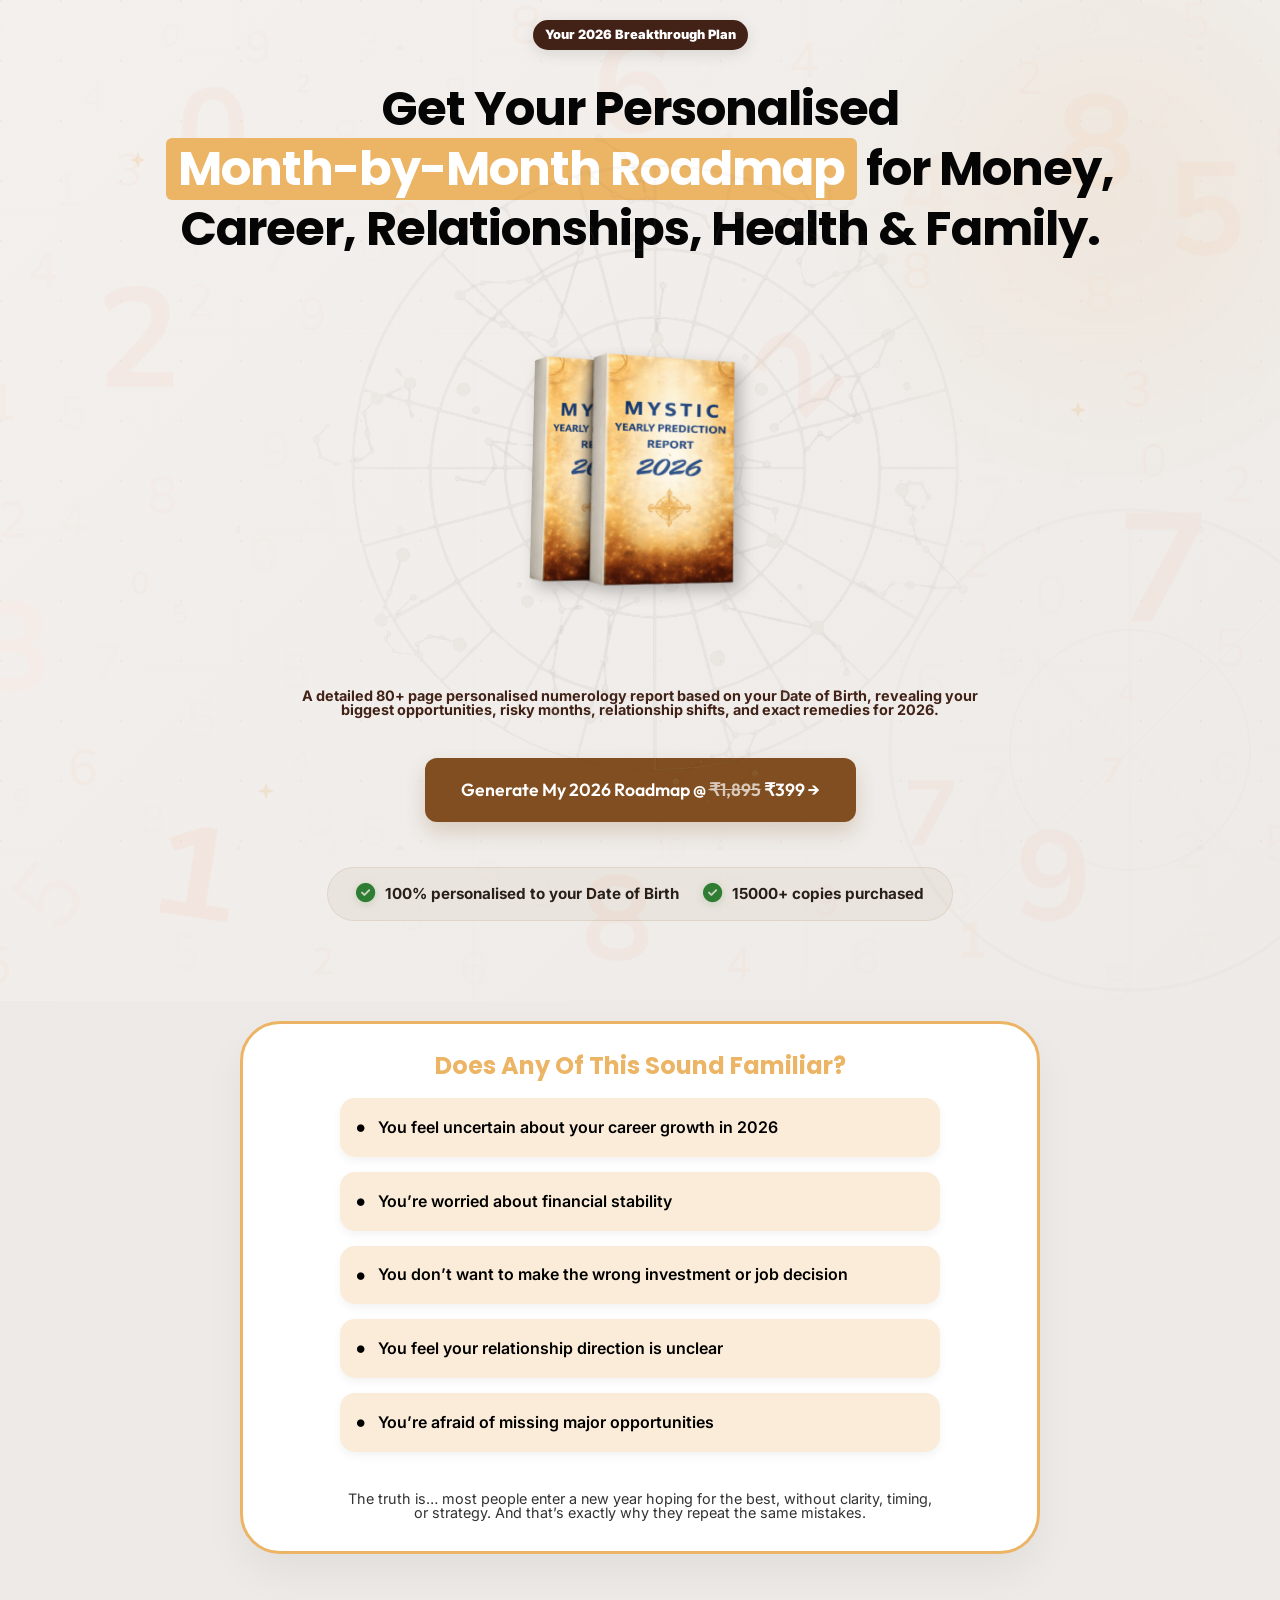
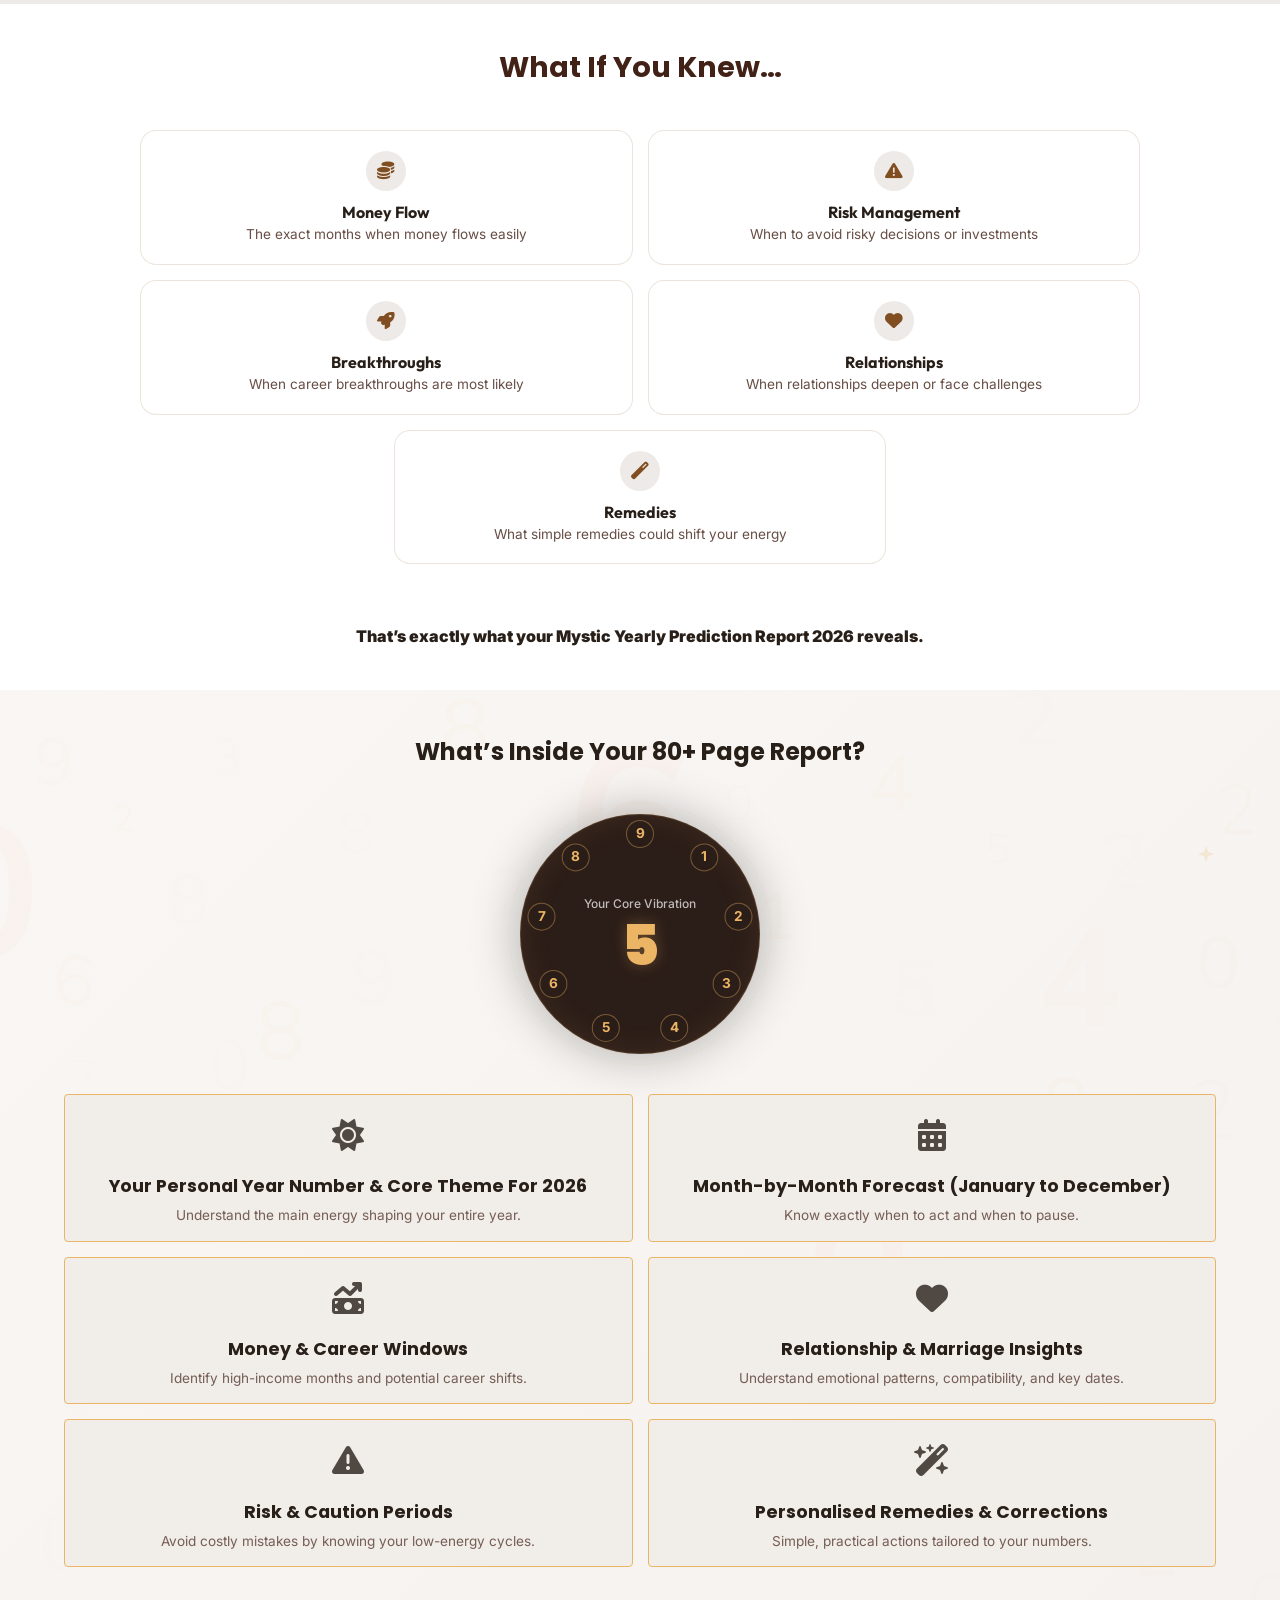
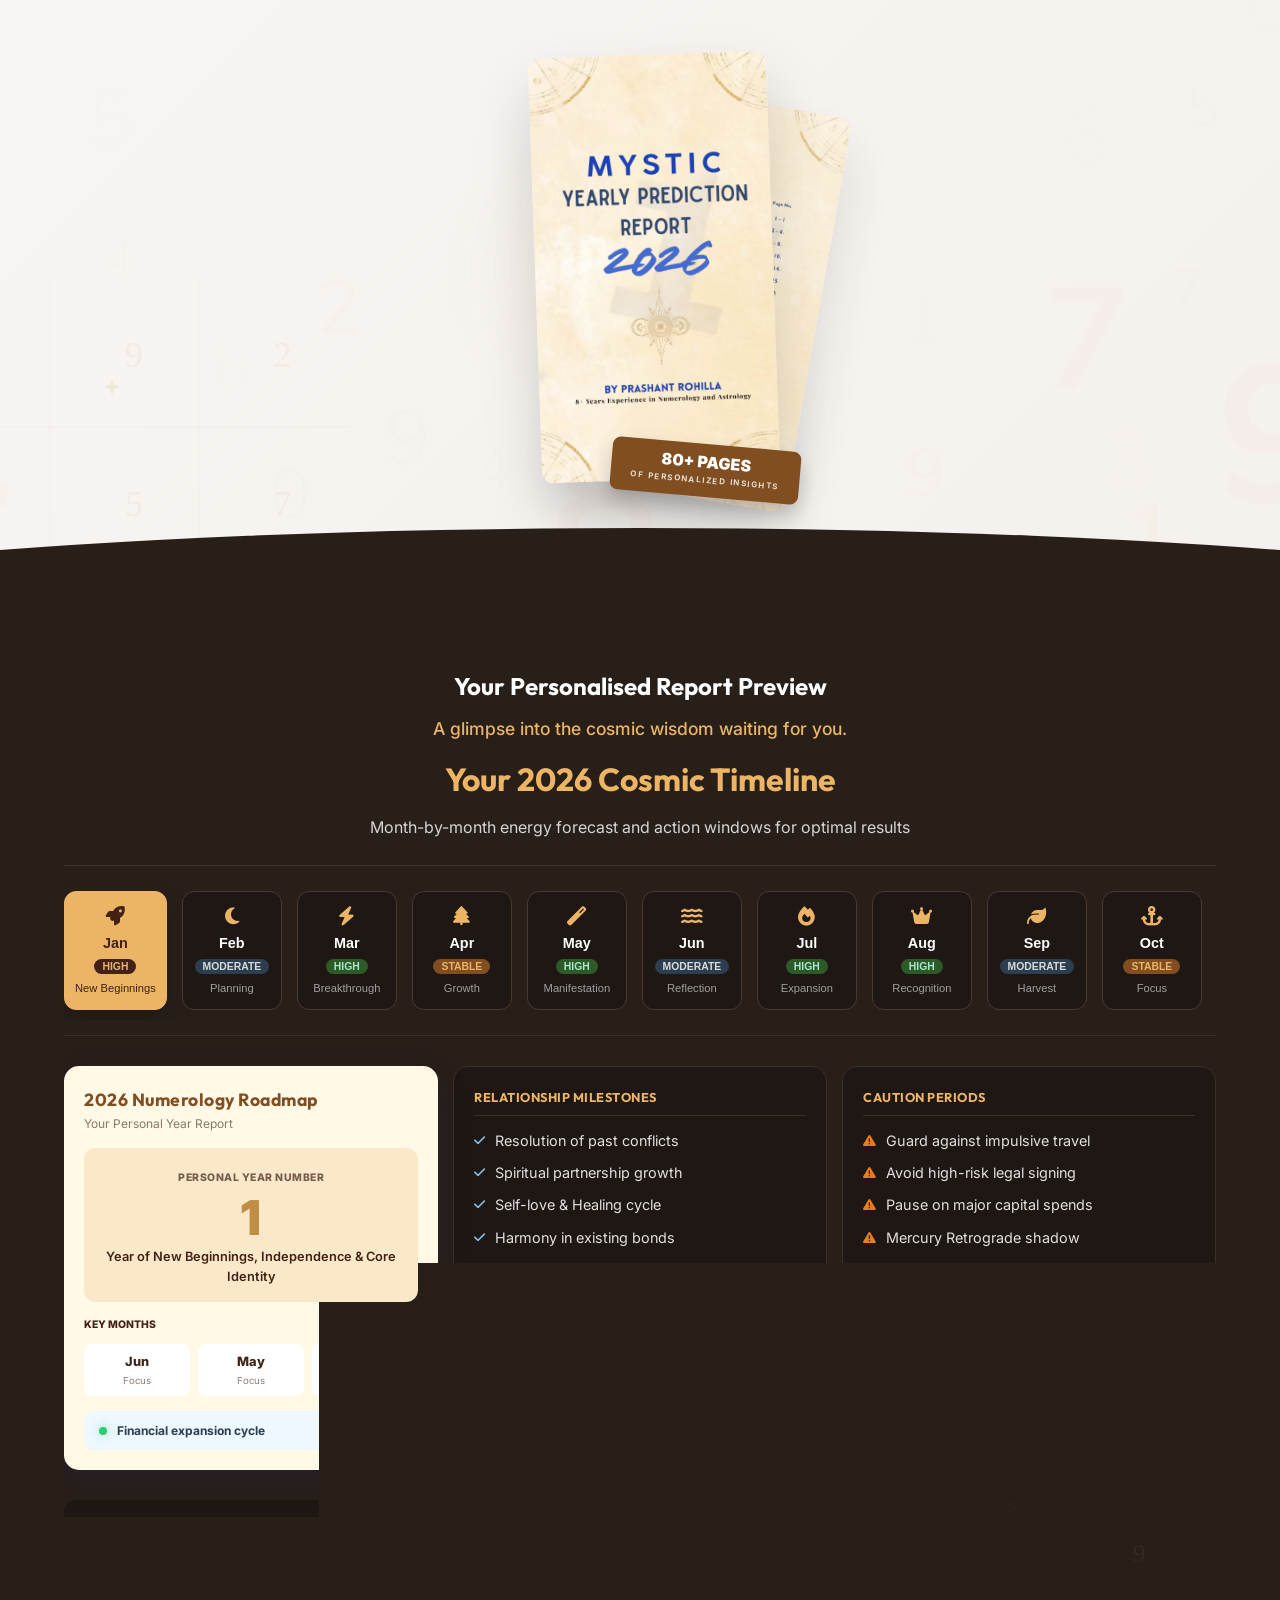
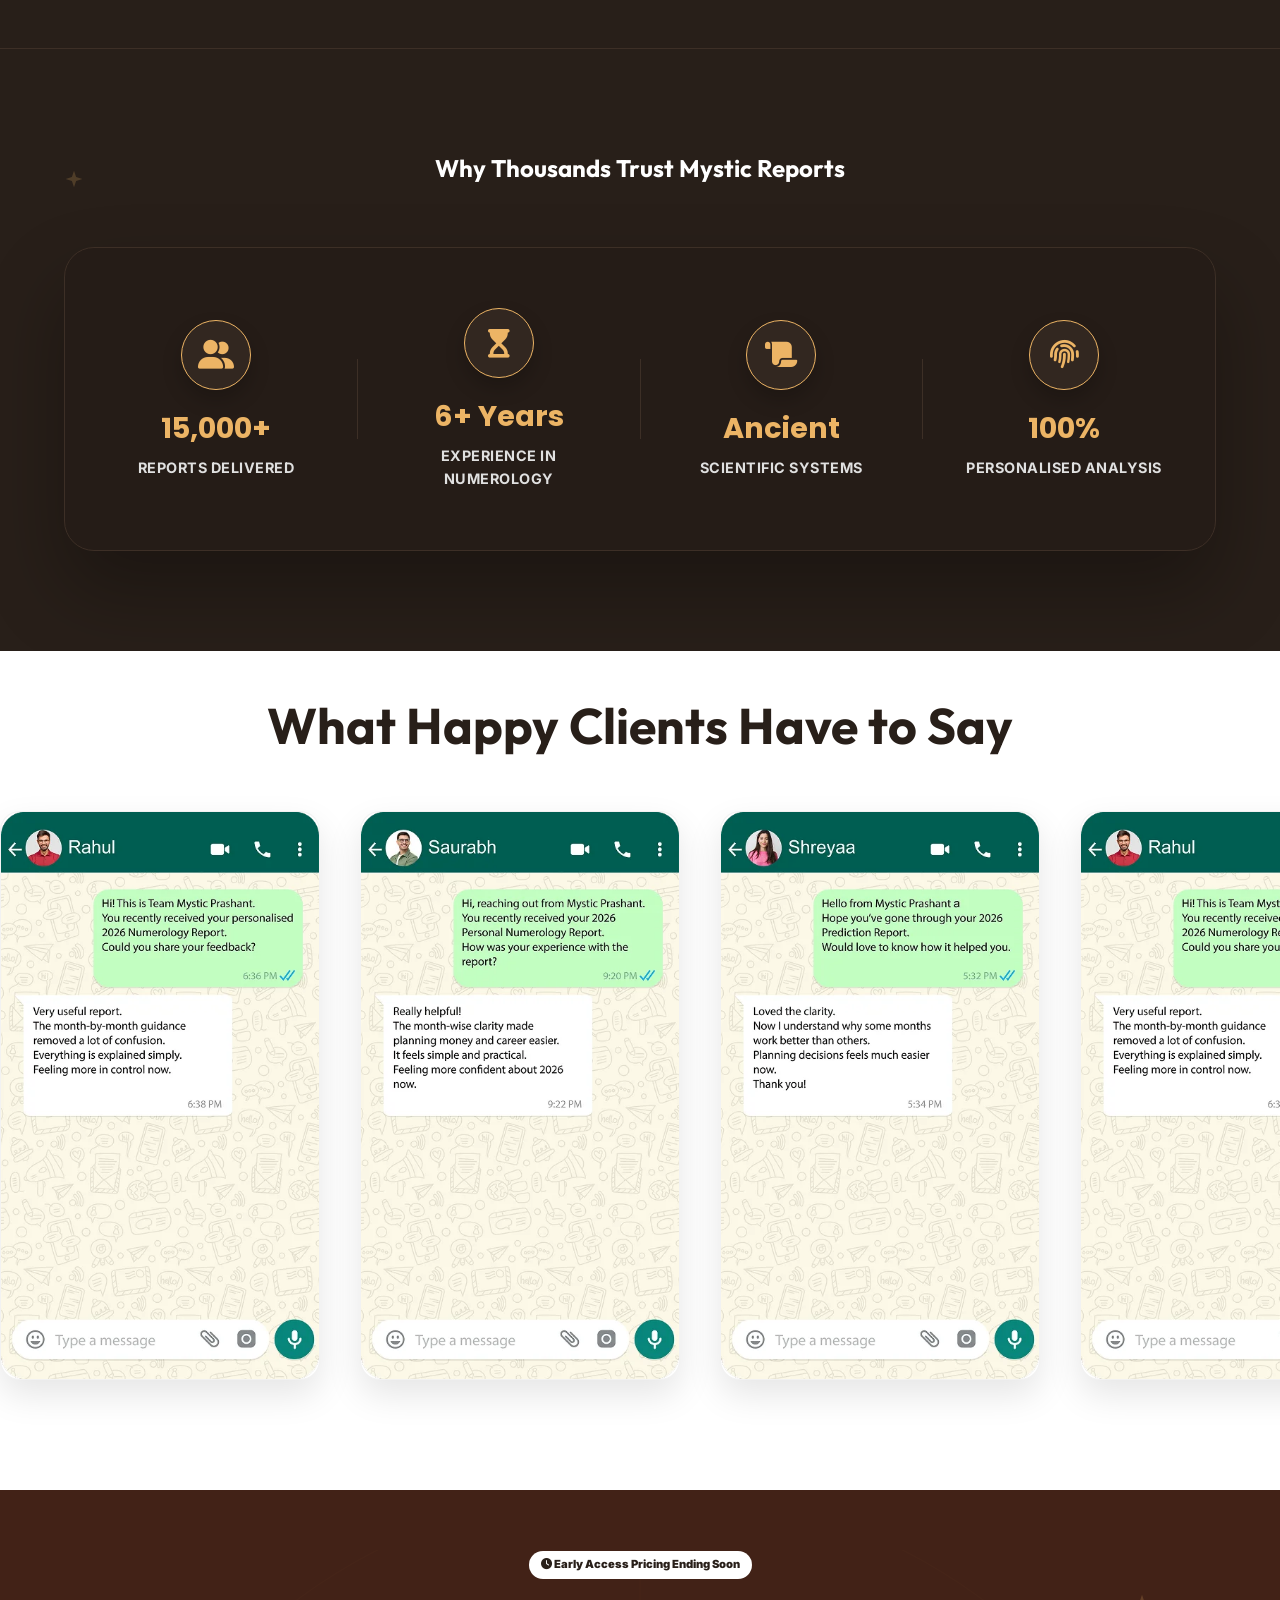
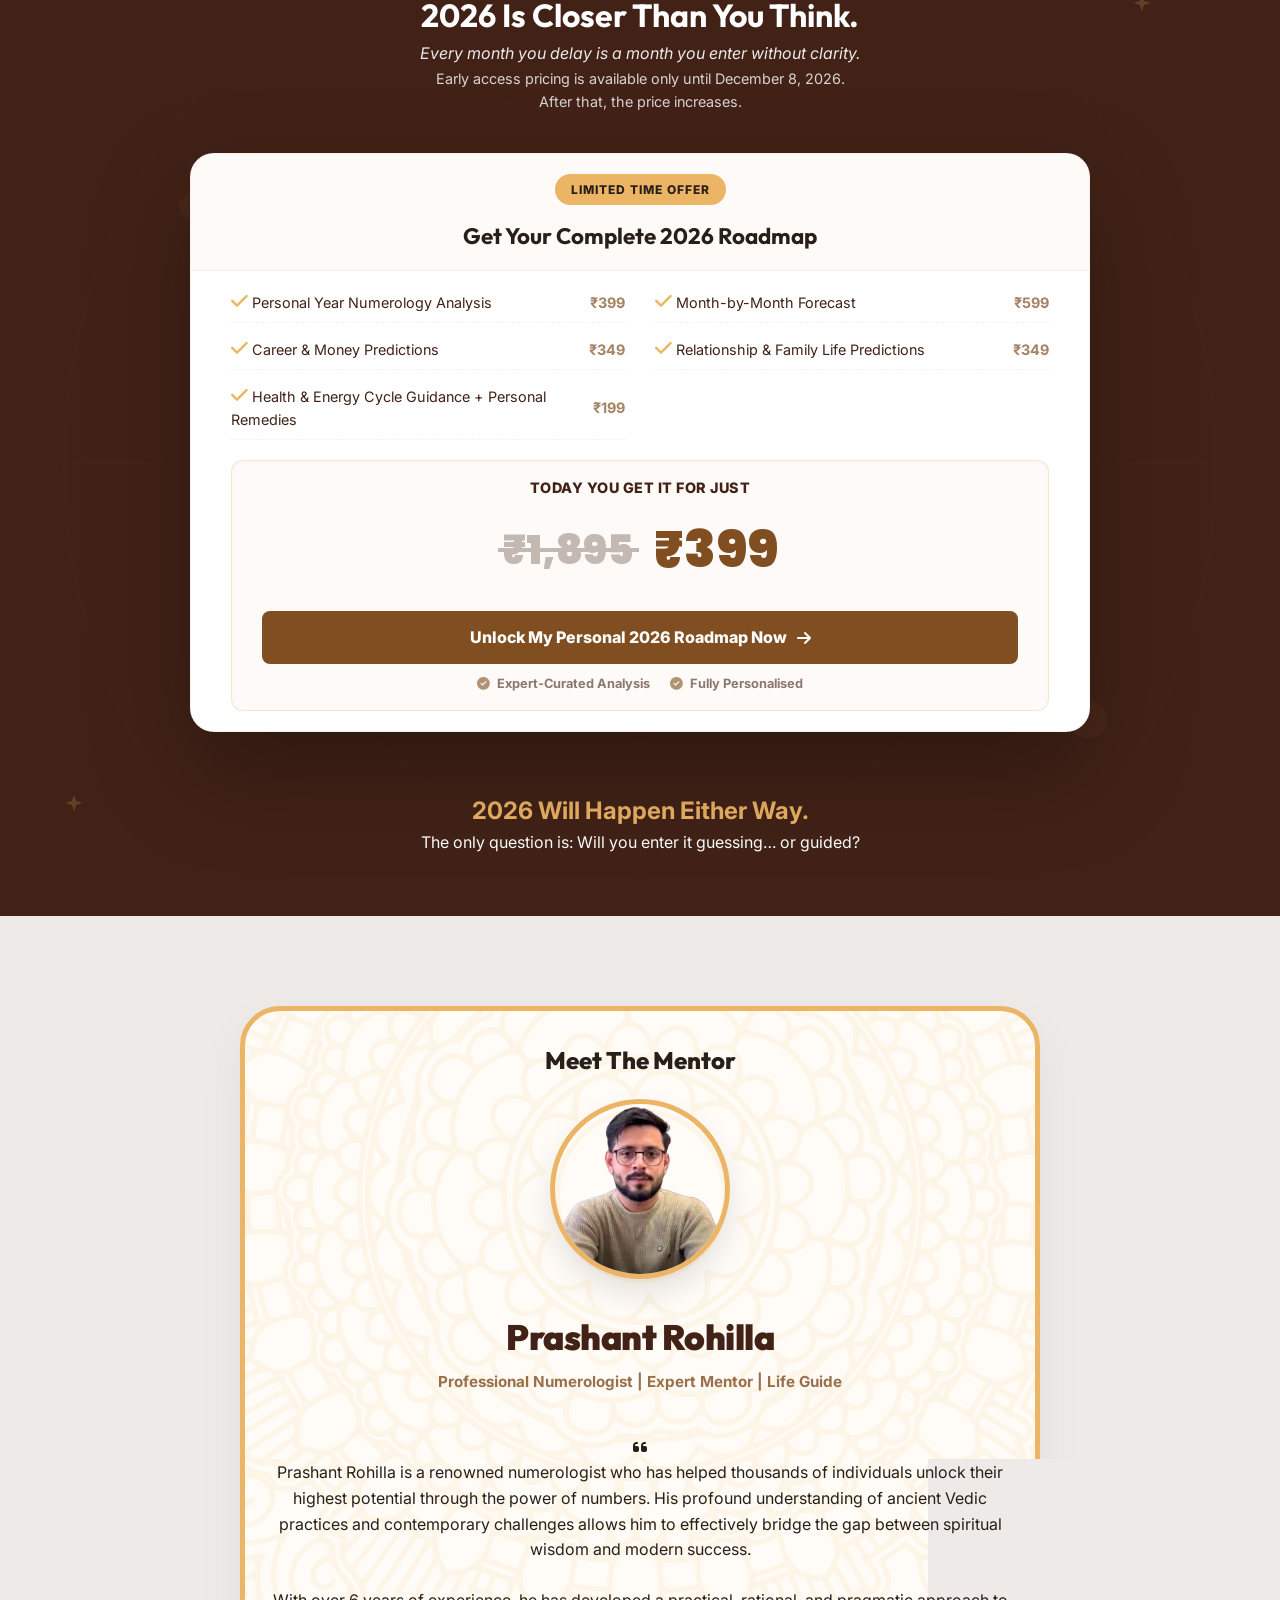
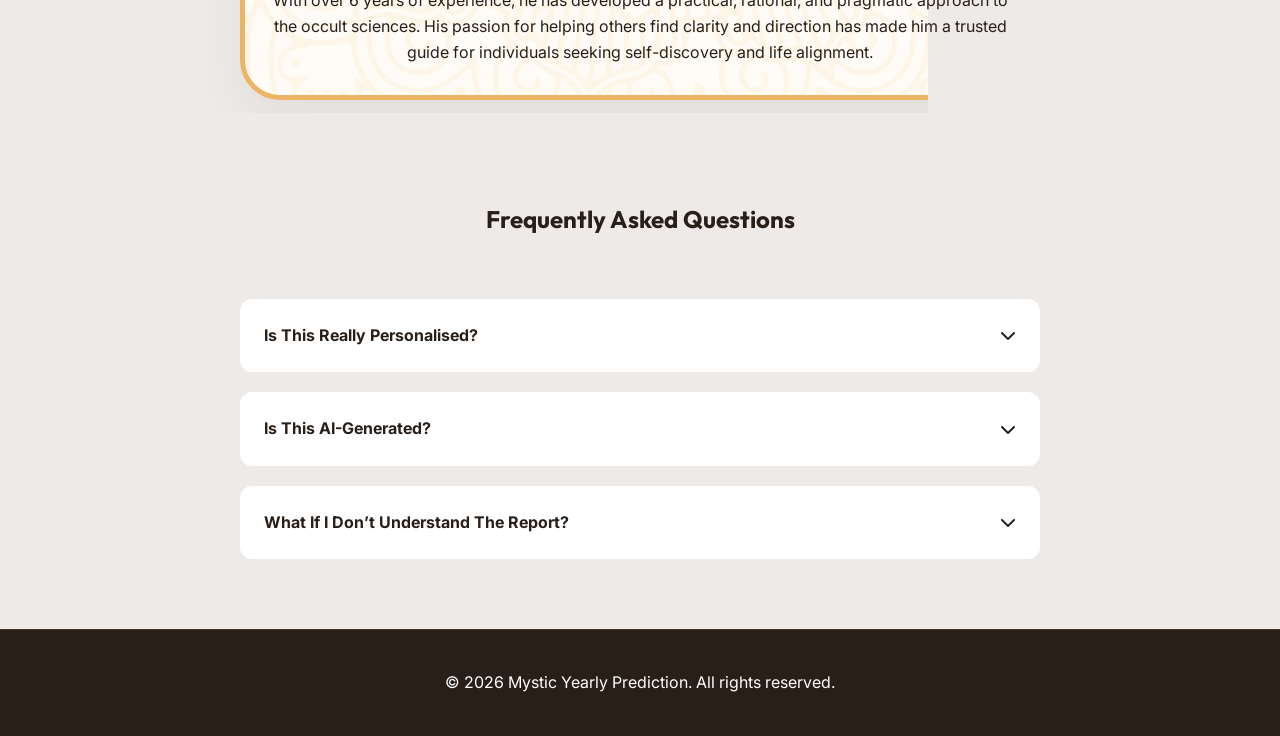
==== index.html @ 789a58c8 "init2" ====
<!DOCTYPE html>
<html lang="en">
<head>
    <meta charset="UTF-8">
    <meta name="viewport" content="width=device-width, initial-scale=1.0">
    <title>2026 Numerology Roadmap | Personalised Breakthrough Plan</title>
    <meta name="description" content="Get your personalized 80+ page 2026 Numerology Roadmap based on your Date of Birth. Discover your biggest opportunities, lucky months, and remedies.">
    
    <!-- Google Fonts -->
    <link rel="preconnect" href="https://fonts.googleapis.com">
    <link rel="preconnect" href="https://fonts.gstatic.com" crossorigin>
    <link href="https://fonts.googleapis.com/css2?family=Inter:wght@400;500;600&family=Outfit:wght@600;700;800&family=Poppins:wght@700&display=swap" rel="stylesheet">
    
    <link rel="stylesheet" href="style.css">
    
    <!-- Font Awesome for icons -->
    <link rel="stylesheet" href="https://cdnjs.cloudflare.com/ajax/libs/font-awesome/6.4.0/css/all.min.css">
    
    <!-- Swiper CSS -->
    <link rel="stylesheet" href="https://cdn.jsdelivr.net/npm/swiper@11/swiper-bundle.min.css" />
</head>
<body>
    <div class="mystic-overlay"></div>
    <div class="cosmic-dust"></div>

    <section class="hero">
        <div class="numerology-grid" style="position: absolute; top: 50%; left: 50%; width: min(1000px, 150vw); aspect-ratio: 1/1; transform: translate(-50%, -50%); opacity: 0.05; z-index: 0; pointer-events: none;"></div>
        <div class="star-sparkle" style="top: 15%; left: 10%;"></div>
        <div class="star-sparkle" style="top: 40%; right: 15%;"></div>
        <div class="star-sparkle" style="bottom: 20%; left: 20%;"></div>
        <img src="assets/celestial-left.png" alt="" class="celestial-bg celestial-left">
        <img src="assets/celestial-right.png" alt="" class="celestial-bg celestial-right">
        <div class="container">
            <span class="tag">Your 2026 Breakthrough Plan</span>
            
            <h1>Get Your Personalised<br><span class="highlight">Month-by-Month Roadmap</span> for Money, Career, Relationships, Health & Family.</h1>
            
            <div class="hero-image reveal">
                <div class="hero-cosmos-bg"></div>
                <img src="assets/hero-report.png" alt="2026 Numerology Roadmap Report Mockup" class="report-mockup">
            </div>

            <p class="subheadline reveal">A detailed 80+ page personalised numerology report based on your Date of Birth, revealing your biggest opportunities, risky months, relationship shifts, and exact remedies for 2026.</p>
            
            <div class="cta-section reveal">
                <a href="#pricing" class="btn">Generate My 2026 Roadmap @ <span style="text-decoration: line-through; opacity: 0.7;">₹1,895</span> ₹399 →</a>
                <div class="cta-checkmarks">
                    <span><i class="fas fa-check-circle"></i> 100% personalised to your Date of Birth</span>
                    <span><i class="fas fa-check-circle"></i> 15000+ copies purchased</span>
                </div>
            </div>
        </div>
    </section>

    <!-- Problem Section -->
    <section class="problem" id="familiar">
        <div class="sacred-geometry-texture" style="top: -100px; left: -100px; opacity: 0.3;"></div>
        <div class="number-drift"></div>
        <div class="container">
            <div class="problem-container reveal">
                <h2>Does Any Of This Sound Familiar?</h2>
                <div class="problem-list">
                    <div class="problem-item">You feel uncertain about your career growth in 2026</div>
                    <div class="problem-item">You’re worried about financial stability</div>
                    <div class="problem-item">You don’t want to make the wrong investment or job decision</div>
                    <div class="problem-item">You feel your relationship direction is unclear</div>
                    <div class="problem-item">You’re afraid of missing major opportunities</div>
                </div>
                <div class="problem-truth">
                    The truth is… most people enter a new year hoping for the best, without clarity, timing, or strategy. And that’s exactly why they repeat the same mistakes.
                </div>
            </div>
        </div>
    </section>

    <!-- Solution Section -->
    <section class="solution">
        <div class="sacred-geometry-texture" style="bottom: -150px; right: -150px; transform: rotate(45deg); opacity: 0.2;"></div>
        <div class="container">
            <h2>What If You Knew…</h2>
            <div class="solution-list">
                <div class="solution-item reveal">
                    <div class="icon"><i class="fas fa-coins"></i></div>
                    <div>
                        <h3>Money Flow</h3>
                        <p>The exact months when money flows easily</p>
                    </div>
                </div>
                <div class="solution-item reveal" style="animation-delay: 0.1s;">
                    <div class="icon"><i class="fas fa-exclamation-triangle"></i></div>
                    <div>
                        <h3>Risk Management</h3>
                        <p>When to avoid risky decisions or investments</p>
                    </div>
                </div>
                <div class="solution-item reveal" style="animation-delay: 0.2s;">
                    <div class="icon"><i class="fas fa-rocket"></i></div>
                    <div>
                        <h3>Breakthroughs</h3>
                        <p>When career breakthroughs are most likely</p>
                    </div>
                </div>
                <div class="solution-item reveal" style="animation-delay: 0.3s;">
                    <div class="icon"><i class="fas fa-heart"></i></div>
                    <div>
                        <h3>Relationships</h3>
                        <p>When relationships deepen or face challenges</p>
                    </div>
                </div>
                <div class="solution-item reveal" style="animation-delay: 0.4s;">
                    <div class="icon"><i class="fas fa-magic"></i></div>
                    <div>
                        <h3>Remedies</h3>
                        <p>What simple remedies could shift your energy</p>
                    </div>
                </div>
            </div>
            <div style="text-align: center; margin-top: 60px;">
                <p style="font-size: 1rem; font-weight: 900;">That’s exactly what your Mystic Yearly Prediction Report 2026 reveals.</p>
            </div>
        </div>
    </section>

    <!-- Inside Section -->
    <section class="inside" id="inside" style="position: relative; overflow: hidden;">
        <div class="numerology-grid" style="bottom: -100px; left: -100px; width: 450px; height: 450px; opacity: 0.5;"></div>
        <div class="star-sparkle" style="top: 10%; right: 5%;"></div>
        <div class="star-sparkle" style="bottom: 15%; left: 8%;"></div>
        <div class="container">
            <h2 class="section-title">What’s Inside Your 80+ Page Report?</h2>
            
            <div class="inside-layout">
                <!-- Vibration Wheel Showcase -->
                <div class="vibration-showcase reveal">
                    <div class="vibration-wheel">
                        <div class="wheel-center">
                            <span class="vibration-label">Your Core Vibration</span>
                            <span class="vibration-number">7</span>
                        </div>
                        <div class="orbit-numbers">
                            <div class="orbit-item" style="--i:1"><span>1</span></div>
                            <div class="orbit-item" style="--i:2"><span>2</span></div>
                            <div class="orbit-item" style="--i:3"><span>3</span></div>
                            <div class="orbit-item" style="--i:4"><span>4</span></div>
                            <div class="orbit-item" style="--i:5"><span>5</span></div>
                            <div class="orbit-item" style="--i:6"><span>6</span></div>
                            <div class="orbit-item" style="--i:7"><span>7</span></div>
                            <div class="orbit-item" style="--i:8"><span>8</span></div>
                            <div class="orbit-item" style="--i:9"><span>9</span></div>
                        </div>
                        <div class="wheel-halo"></div>
                    </div>
                </div>

                <!-- Strategic Content List - Original Content in New UI -->
                <div class="inside-details">
                    <div class="inside-details-grid">
                        <div class="inside-detail-item reveal">
                            <div class="detail-icon"><i class="fas fa-sun"></i></div>
                            <div class="detail-info">
                                <h3>Your Personal Year Number & Core Theme For 2026</h3>
                                <p>Understand the main energy shaping your entire year.</p>
                            </div>
                        </div>
                        <div class="inside-detail-item reveal" style="animation-delay: 0.1s;">
                            <div class="detail-icon"><i class="fas fa-calendar-days"></i></div>
                            <div class="detail-info">
                                <h3>Month-by-Month Forecast (January to December)</h3>
                                <p>Know exactly when to act and when to pause.</p>
                            </div>
                        </div>
                        <div class="inside-detail-item reveal" style="animation-delay: 0.2s;">
                            <div class="detail-icon"><i class="fas fa-money-bill-trend-up"></i></div>
                            <div class="detail-info">
                                <h3>Money & Career Windows</h3>
                                <p>Identify high-income months and potential career shifts.</p>
                            </div>
                        </div>
                        <div class="inside-detail-item reveal" style="animation-delay: 0.3s;">
                            <div class="detail-icon"><i class="fas fa-heart"></i></div>
                            <div class="detail-info">
                                <h3>Relationship & Marriage Insights</h3>
                                <p>Understand emotional patterns, compatibility, and key dates.</p>
                            </div>
                        </div>
                        <div class="inside-detail-item reveal" style="animation-delay: 0.4s;">
                            <div class="detail-icon"><i class="fas fa-triangle-exclamation"></i></div>
                            <div class="detail-info">
                                <h3>Risk & Caution Periods</h3>
                                <p>Avoid costly mistakes by knowing your low-energy cycles.</p>
                            </div>
                        </div>
                        <div class="inside-detail-item reveal" style="animation-delay: 0.4s;">
                            <div class="detail-icon"><i class="fas fa-wand-magic-sparkles"></i></div>
                            <div class="detail-info">
                                <h3>Personalised Remedies & Corrections</h3>
                                <p>Simple, practical actions tailored to your numbers.</p>
                            </div>
                        </div>
                    </div>
                </div>
            </div>
        </div>

          <!-- 3D Book Viewer -->
                <div class="report-mockup-showcase reveal" style="padding-top: 50px;
    padding-bottom: 100px;">
                    <div class="mockup-layers">
                        <img src="assets/report_mockup_1.png" alt="Report Cover" class="mockup-img main-mockup">
                        <img src="assets/report_mockup_2.png" alt="Report Interior" class="mockup-img interior-mockup">
                        <div class="glamour-glow"></div>
                        <div class="mockup-badge">
                            <span class="badge-text">80+ PAGES</span>
                            <span class="badge-sub">OF PERSONALIZED INSIGHTS</span>
                        </div>
                    </div>
                </div>
    </section>
    
    <!-- Report Preview Section -->
    <section class="report-preview" id="preview">
        <div class="preview-bg-wrapper" style="position: absolute; top: 0; left: 0; width: 100%; height: 100%; overflow: hidden; pointer-events: none; z-index: 0;">
            <div class="number-constellation" style="top: 50%; right: -10%; width: 500px; height: 500px; opacity: 0.4;"></div>
        </div>
        <div class="container">
            <div class="preview-header reveal">
                <h2 class="section-title">Your Personalised Report Preview</h2>
                <p class="section-subtitle">A glimpse into the cosmic wisdom waiting for you.</p>
            </div>

            <div class="timeline-container reveal">
                <div class="timeline-header">
                    <h3>Your 2026 Cosmic Timeline</h3>
                    <p>Month-by-month energy forecast and action windows for optimal results</p>
                </div>

                <div class="month-selector-wrapper">
                    <div class="month-selector" id="monthSelector">
                        <button class="month-btn active" data-month="Jan">
                            <i class="fas fa-rocket"></i>
                            <span class="m-name">Jan</span>
                            <span class="m-status high">High</span>
                            <span class="m-desc">New Beginnings</span>
                        </button>
                        <button class="month-btn" data-month="Feb">
                            <i class="fas fa-moon"></i>
                            <span class="m-name">Feb</span>
                            <span class="m-status moderate">Moderate</span>
                            <span class="m-desc">Planning</span>
                        </button>
                        <button class="month-btn" data-month="Mar">
                            <i class="fas fa-bolt"></i>
                            <span class="m-name">Mar</span>
                            <span class="m-status high">High</span>
                            <span class="m-desc">Breakthrough</span>
                        </button>
                        <button class="month-btn" data-month="Apr">
                            <i class="fas fa-tree"></i>
                            <span class="m-name">Apr</span>
                            <span class="m-status stable">Stable</span>
                            <span class="m-desc">Growth</span>
                        </button>
                        <button class="month-btn" data-month="May">
                            <i class="fas fa-magic"></i>
                            <span class="m-name">May</span>
                            <span class="m-status high">High</span>
                            <span class="m-desc">Manifestation</span>
                        </button>
                        <button class="month-btn" data-month="Jun">
                            <i class="fas fa-water"></i>
                            <span class="m-name">Jun</span>
                            <span class="m-status moderate">Moderate</span>
                            <span class="m-desc">Reflection</span>
                        </button>
                        <button class="month-btn" data-month="Jul">
                            <i class="fas fa-fire"></i>
                            <span class="m-name">Jul</span>
                            <span class="m-status high">High</span>
                            <span class="m-desc">Expansion</span>
                        </button>
                        <button class="month-btn" data-month="Aug">
                            <i class="fas fa-crown"></i>
                            <span class="m-name">Aug</span>
                            <span class="m-status high">High</span>
                            <span class="m-desc">Recognition</span>
                        </button>
                        <button class="month-btn" data-month="Sep">
                            <i class="fas fa-leaf"></i>
                            <span class="m-name">Sep</span>
                            <span class="m-status moderate">Moderate</span>
                            <span class="m-desc">Harvest</span>
                        </button>
                        <button class="month-btn" data-month="Oct">
                            <i class="fas fa-anchor"></i>
                            <span class="m-name">Oct</span>
                            <span class="m-status stable">Stable</span>
                            <span class="m-desc">Focus</span>
                        </button>
                        <button class="month-btn" data-month="Nov">
                            <i class="fas fa-star"></i>
                            <span class="m-name">Nov</span>
                            <span class="m-status high">High</span>
                            <span class="m-desc">Connection</span>
                        </button>
                        <button class="month-btn" data-month="Dec">
                            <i class="fas fa-gift"></i>
                            <span class="m-name">Dec</span>
                            <span class="m-status moderate">Moderate</span>
                            <span class="m-desc">Fulfillment</span>
                        </button>
                    </div>
                </div>

                <div class="forecast-content">
                    <div class="forecast-grid">
                        <div class="forecast-card roadmap" id="roadmapCard">
                            <div class="roadmap-header">
                                <h4>2026 Numerology Roadmap</h4>
                                <p>Your Personal Year Report</p>
                            </div>
                            
                            <div class="personal-year-box">
                                <span class="py-label">PERSONAL YEAR NUMBER</span>
                                <div class="py-number" id="pyNumber">9</div>
                                <p class="py-desc" id="pyDesc">Year of Completion, Wisdom & Transformation</p>
                            </div>
                            
                            <div class="key-months-section">
                                <span class="key-label">KEY MONTHS</span>
                                <div class="key-months-grid" id="keyMonthsGrid">
                                    <div class="key-month-pill">
                                        <span class="km-name">Jan</span>
                                        <span class="km-type">Breakthrough</span>
                                    </div>
                                    <div class="key-month-pill">
                                        <span class="km-name">May</span>
                                        <span class="km-type">Growth</span>
                                    </div>
                                    <div class="key-month-pill">
                                        <span class="km-name">Sep</span>
                                        <span class="km-type">Harvest</span>
                                    </div>
                                </div>
                            </div>
                            
                            <div class="energy-status-bar">
                                <span class="status-dot"></span>
                                <span id="energyStatusText">High manifestation energy</span>
                            </div>
                        </div>
                        <div class="forecast-card relationship" id="relationshipCard">
                            <h4>RELATIONSHIP MILESTONES</h4>
                            <ul id="relationshipList">
                                <li><i class="fas fa-check"></i> February (Communication peak)</li>
                                <li><i class="fas fa-check"></i> May-June (Harmony period)</li>
                                <li><i class="fas fa-check"></i> November (Connection deepens)</li>
                                <li><i class="fas fa-check"></i> December (Commitment ready)</li>
                            </ul>
                        </div>
                        <div class="forecast-card caution" id="cautionCard">
                            <h4>CAUTION PERIODS</h4>
                            <ul id="cautionList">
                                <li><i class="fas fa-triangle-exclamation"></i> April (Avoid major risks)</li>
                                <li><i class="fas fa-triangle-exclamation"></i> June (Pause & reflect)</li>
                                <li><i class="fas fa-triangle-exclamation"></i> October (Energy low)</li>
                                <li><i class="fas fa-triangle-exclamation"></i> Mercury Retrogrades (3x in 2026)</li>
                            </ul>
                        </div>
                    </div>

                    <div class="forecast-legend">
                        <p class="legend-title">Understanding Your Energy Forecast</p>
                        <div class="legend-items">
                            <div class="legend-item"><span class="dot high"></span><strong>High Energy:</strong> Take action, launch projects</div>
                            <div class="legend-item"><span class="dot moderate"></span><strong>Moderate Energy:</strong> Plan, prepare, reflect</div>
                            <div class="legend-item"><span class="dot stable"></span><strong>Stable Energy:</strong> Build foundations, consolidate</div>
                            <div class="legend-item"><span class="dot caution"></span><strong>Caution Energy:</strong> Rest, review, avoid risks</div>
                        </div>
                    </div>
                </div>
            </div>
        </div>
    </section>

    <!-- Trust Section -->
    <section class="trust" id="trust" style="position: relative; overflow: hidden;">
        <div class="star-sparkle" style="top: 20%; left: 5%;"></div>
        <div class="star-sparkle" style="bottom: 25%; right: 5%;"></div>
        <div class="container">
            <h2 class="section-title">Why Thousands Trust Mystic Reports</h2>
            
            <div class="trust-grid">
                <div class="trust-item reveal">
                    <div class="trust-icon"><i class="fas fa-user-group"></i></div>
                    <div class="trust-info">
                        <h3>15,000+</h3>
                        <p>Reports Delivered</p>
                    </div>
                </div>
                <div class="stat-divider"></div>
                <div class="trust-item reveal" style="animation-delay: 0.1s;">
                    <div class="trust-icon"><i class="fas fa-hourglass-start"></i></div>
                    <div class="trust-info">
                        <h3>6+ Years</h3>
                        <p>Experience in Numerology</p>
                    </div>
                </div>
                <div class="stat-divider"></div>
                <div class="trust-item reveal" style="animation-delay: 0.2s;">
                    <div class="trust-icon"><i class="fas fa-scroll"></i></div>
                    <div class="trust-info">
                        <h3>Ancient</h3>
                        <p>Scientific Systems</p>
                    </div>
                </div>
                <div class="stat-divider"></div>
                <div class="trust-item reveal" style="animation-delay: 0.3s;">
                    <div class="trust-icon"><i class="fas fa-fingerprint"></i></div>
                    <div class="trust-info">
                        <h3>100%</h3>
                        <p>Personalised Analysis</p>
                    </div>
                </div>
            </div>
        </div>
    </section>

    <!-- Testimonials -->
    <section class="testimonials">
        <div class="number-drift" style="opacity: 0.5;"></div>
        <div class="sacred-geometry-texture" style="top: 50%; left: 50%; transform: translate(-50%, -50%); width: 1000px; height: 1000px; opacity: 0.05;"></div>
        <div class="container">
            <h2 style="text-align: center; margin-bottom: 40px; font-size: 50px;line-height: 1;">What Happy Clients Have to Say</h2>
        </div>
        
        <div class="whatsapp-carousel">
            <div class="whatsapp-track">
                <div class="whatsapp-card">
                    <img src="assets/rahul_testi.webp" alt="Rahul Testimonial">
                </div>
                <div class="whatsapp-card">
                    <img src="assets/saurabh_test.webp" alt="Saurabh Testimonial">
                </div>
                <div class="whatsapp-card">
                    <img src="assets/shreya_tesi.webp" alt="Shreya Testimonial">
                </div>
                <!-- Duplicate for seamless scroll -->
                <div class="whatsapp-card">
                    <img src="assets/rahul_testi.webp" alt="Rahul Testimonial">
                </div>
                <div class="whatsapp-card">
                    <img src="assets/saurabh_test.webp" alt="Saurabh Testimonial">
                </div>
                <div class="whatsapp-card">
                    <img src="assets/shreya_tesi.webp" alt="Shreya Testimonial">
                </div>
                <!-- One more set for wider screens -->
                <div class="whatsapp-card">
                    <img src="assets/rahul_testi.webp" alt="Rahul Testimonial">
                </div>
                <div class="whatsapp-card">
                    <img src="assets/saurabh_test.webp" alt="Saurabh Testimonial">
                </div>
                <div class="whatsapp-card">
                    <img src="assets/shreya_tesi.webp" alt="Shreya Testimonial">
                </div>
            </div>
        </div>
    </section>

    <!-- Pricing Section -->
    <section class="pricing" id="pricing">
        <div class="celestial-map" style="opacity: 0.4;"></div>
        <div class="star-sparkle" style="top: 10%; right: 10%;"></div>
        <div class="star-sparkle" style="bottom: 10%; left: 5%;"></div>
        <div class="container">
            <div style="text-align: center; margin-bottom: 30px;">
                <span class="tag" style="background: white;"><i class="fas fa-clock"></i> Early Access Pricing Ending Soon</span>
                <h2 style="color: white; font-size: 2rem; line-height: 1;padding-top: 20px;">2026 Is Closer Than You Think.</h2>
                <p style="font-size: 1rem; font-style: italic; opacity: 0.9; margin-top: 10px;">Every month you delay is a month you enter without clarity.</p>
                <p style="font-size: 0.9rem; opacity: 0.8;">Early access pricing is available only until <span class="real-date"></span>.<br>After that, the price increases.</p>
            </div>
            
            <div class="pricing-card reveal">
                <div class="pricing-header">
                    <span class="best-value">LIMITED TIME OFFER</span>
                    <h3>Get Your Complete 2026 Roadmap</h3>
                </div>
                
                <div class="pricing-content">
                    <ul class="benefit-list">
                        <li>
                            <span class="benefit-text"><i class="fas fa-check"></i> Personal Year Numerology Analysis</span>
                            <span class="benefit-price">₹399</span>
                        </li>
                        <li>
                            <span class="benefit-text"><i class="fas fa-check"></i> Month-by-Month Forecast</span>
                            <span class="benefit-price">₹599</span>
                        </li>
                        <li>
                            <span class="benefit-text"><i class="fas fa-check"></i> Career & Money Predictions </span>
                            <span class="benefit-price">₹349</span>
                        </li>
                        <li>
                            <span class="benefit-text"><i class="fas fa-check"></i> Relationship & Family Life Predictions</span>
                            <span class="benefit-price">₹349</span>
                        </li>
                        <li>
                            <span class="benefit-text"><i class="fas fa-check"></i> Health & Energy Cycle Guidance + Personal Remedies</span>
                            <span class="benefit-price">₹199</span>
                        </li>
                    
                    </ul>
                    
                    <div class="price-cta-block">
                        <div class="final-offer-badge">
                            <p class="offer-title">Today You Get It For Just</p>
                            <div class="price-comparison">
                                <span class="old-price">₹1,895</span>
                                <span class="new-price">₹399</span>
                            </div>
                        </div>
                        <a href="#" class="cta-btn pulse">Unlock My Personal 2026 Roadmap Now <i class="fas fa-arrow-right"></i></a>
                        <div class="pricing-trust-badges">
                            <span><i class="fas fa-check-circle"></i> Expert-Curated Analysis</span>
                            <span><i class="fas fa-check-circle"></i> Fully Personalised</span>
                        </div>
                    </div>
                </div>
            </div>
            
            <div style="text-align: center; margin-top: 60px;">
                <p style="font-size: 1.5rem; color: var(--sunlit-clay); font-weight: 700;">2026 Will Happen Either Way.</p>
                <p>The only question is: Will you enter it guessing… or guided?</p>
            </div>
        </div>
    </section>

    <!-- About Section -->
    <section class="about" id="about">
        <div class="container">
            <div class="mentor-card-container reveal">
                <div class="mentor-card-inner">
                    <h2 class="mentor-tagline">Meet The Mentor</h2>
                    
                    <div class="mentor-glamour-aura">
                        <img src="assets/isolation.png" alt="" class="isolation-bg">
                        <div class="mentor-main-portrait">
                            <img src="assets/prashant-portrait.png" alt="Prashant Rohilla">
                        </div>
                    </div>

                    <div class="mentor-details-centered">
                        <h3 class="mentor-name-lg">Prashant Rohilla</h3>
                        <p class="mentor-subs">Professional Numerologist | Expert Mentor | Life Guide</p>
                        <!-- Keeping the Bio Card below for context as requested in previous turn design -->
            <div class="mentor-bio-wrapper reveal" style="margin-top: 40px;">
                <div class="mentor-bio-card">
                    <div class="quote-icon"><i class="fas fa-quote-left"></i></div>
                    <p>Prashant Rohilla is a renowned numerologist who has helped thousands of individuals unlock their highest potential through the power of numbers. His profound understanding of ancient Vedic practices and contemporary challenges allows him to effectively bridge the gap between spiritual wisdom and modern success.</p>
                    <br><p>With over 6 years of experience, he has developed a practical, rational, and pragmatic approach to the occult sciences. His passion for helping others find clarity and direction has made him a trusted guide for individuals seeking self-discovery and life alignment.</p>
                </div>
            </div>
                    </div>
                </div>
            </div>

            
        </div>
    </section>

    <!-- FAQ Section -->
    <section class="faq">
        <div class="container">
            <h2 style="text-align: center; margin-bottom: 60px;">Frequently Asked Questions</h2>
            <div class="faq-list">
                <div class="faq-item reveal">
                    <div class="faq-question">
                        Is This Really Personalised?
                        <i class="fas fa-chevron-down"></i>
                    </div>
                    <div class="faq-answer">
                        Yes. Your entire report is calculated strictly based on your Date of Birth — not on generic horoscope content. Every calculation is unique to you.
                    </div>
                </div>
                <div class="faq-item reveal" style="animation-delay: 0.1s;">
                    <div class="faq-question">
                        Is This AI-Generated?
                        <i class="fas fa-chevron-down"></i>
                    </div>
                    <div class="faq-answer">
                        No. The system uses structured numerology calculations combined with expert interpretation frameworks refined over years of practice by Prashant Rohilla.
                    </div>
                </div>
                <div class="faq-item reveal" style="animation-delay: 0.2s;">
                    <div class="faq-question">
                        What If I Don’t Understand The Report?
                        <i class="fas fa-chevron-down"></i>
                    </div>
                    <div class="faq-answer">
                        The report is written in simple, practical language with clear explanations and remedies. You don't need any prior knowledge of numerology to benefit from it.
                    </div>
                </div>
            </div>
        </div>
    </section>

    <footer style="background: var(--coffee-bean); color: white; padding: 40px 0; text-align: center; border-top: 1px solid rgba(255,255,255,0.1);">
        <div class="container">
            <p>&copy; 2026 Mystic Yearly Prediction. All rights reserved.</p>
        </div>
    </footer>

    <!-- Sticky Mobile CTA -->
    <div class="sticky-mobile-cta">
        <a href="#pricing" class="mobile-cta-btn">Unlock My Personal 2026 Roadmap Now <i class="fas fa-arrow-right"></i></a>
    </div>

    <!-- Libraries -->
    <script src="https://cdnjs.cloudflare.com/ajax/libs/pdf.js/2.16.105/pdf.min.js"></script>
    
    <script src="script.js"></script>
</body>
</html>
---- style.css ----
:root {
    --parchment: #EDEAE7;
    --saddle-brown: #804E20;
    --espresso: #422217;
    --coffee-bean: #281F19;
    --sunlit-clay: #ECB465;
    --pitch-black: #0B0402;
    
    --text-primary: var(--coffee-bean);
    --text-secondary: var(--espresso);
    --accent: var(--sunlit-clay);
    
    --font-heading: 'Outfit', sans-serif;
    --font-body: 'Inter', sans-serif;
    
    --section-spacing: 100px;
    --container-width: 1200px;
}

* {
    margin: 0;
    padding: 0;
    box-sizing: border-box;
    -webkit-font-smoothing: antialiased;
}

body {
    background-color: var(--parchment);
    color: var(--text-primary);
    font-family: var(--font-body);
    line-height: 1.6;
    overflow-x: hidden;
}

h1, h2, h3, h4 {
    font-family: var(--font-heading);
    color: var(--coffee-bean);
    font-weight: 700;
}

.container {
    max-width: var(--container-width);
    margin: 0 auto;
    padding: 0 24px;
    position: relative;
    z-index: 2;
}

/* Base Styles */
section {
    padding: var(--section-spacing) 0;
}

.btn {
    display: inline-block;
    padding: 18px 36px;
    background: var(--saddle-brown);
    color: white;
    text-decoration: none;
    border-radius: 12px;
    font-family: var(--font-heading);
    font-weight: 600;
    font-size: 1.1rem;
    transition: all 0.3s cubic-bezier(0.4, 0, 0.2, 1);
    border: none;
    cursor: pointer;
    text-align: center;
    box-shadow: 0 10px 20px rgba(128, 78, 32, 0.2);
}

.btn:hover {
    transform: translateY(-3px);
    background: var(--espresso);
    box-shadow: 0 15px 30px rgba(66, 34, 23, 0.3);
}

.tag {
    display: inline-block;
    padding: 5px 12px;
    background: var(--sunlit-clay);
    color: var(--coffee-bean);
    border-radius: 50px;
    font-size: 0.7rem;
    font-weight: 900;
}

/* Animations */
@keyframes pulse {
    0% { transform: scale(1); box-shadow: 0 0 0 0 rgba(128, 78, 32, 0.4); }
    70% { transform: scale(1.02); box-shadow: 0 0 0 15px rgba(128, 78, 32, 0); }
    100% { transform: scale(1); box-shadow: 0 0 0 0 rgba(128, 78, 32, 0); }
}

.pulse {
    animation: pulse 2s infinite;
}

@keyframes fadeInUp {
    from {
        opacity: 0;
        transform: translateY(20px);
    }
    to {
        opacity: 1;
        transform: translateY(0);
    }
}

.reveal {
    animation: fadeInUp 0.8s ease forwards;
}

/* Cosmic Decorative Elements */
:root {
    --cosmic-size-lg: 800px;
    --cosmic-size-md: 500px;
    --cosmic-size-sm: 300px;
}

.celestial-wheel, .numerology-grid, .number-constellation, .mandala-pattern {
    position: absolute;
    pointer-events: none;
    z-index: 0;
    background-size: contain;
    background-repeat: no-repeat;
    background-position: center;
}


.star-sparkle {
    position: absolute;
    width: 20px;
    height: 20px;
    background-image: url("data:image/svg+xml,%3Csvg xmlns='http://www.w3.org/2000/svg' viewBox='0 0 24 24'%3E%3Cpath fill='%23ECB465' d='M12 2L14.5 9.5L22 12L14.5 14.5L12 22L9.5 14.5L2 12L9.5 9.5L12 2Z' /%3E%3C/svg%3E");
    background-size: contain;
    background-repeat: no-repeat;
    pointer-events: none;
    z-index: 0;
    opacity: 0.2;
    animation: twinkle 4s ease-in-out infinite;
}

/* Numerology Grid (Lo Shu Style) */
.numerology-grid {
    width: min(var(--cosmic-size-md), 60vw);
    aspect-ratio: 1/1;
    background-image: url("data:image/svg+xml,%3Csvg xmlns='http://www.w3.org/2000/svg' viewBox='0 0 100 100'%3E%3Cpath d='M33.3 0 L33.3 100 M66.6 0 L66.6 100 M0 33.3 L100 33.3 M0 66.6 L100 66.6' stroke='%23804E20' stroke-opacity='0.08' stroke-width='0.2'/%3E%3Ctext x='16' y='20' font-family='serif' font-size='8' fill='%23804E20' fill-opacity='0.1'%3E4%3C/text%3E%3Ctext x='50' y='20' font-family='serif' font-size='8' fill='%23804E20' fill-opacity='0.1'%3E9%3C/text%3E%3Ctext x='83' y='20' font-family='serif' font-size='8' fill='%23804E20' fill-opacity='0.1'%3E2%3C/text%3E%3Ctext x='16' y='53' font-family='serif' font-size='8' fill='%23804E20' fill-opacity='0.1'%3E3%3C/text%3E%3Ctext x='50' y='53' font-family='serif' font-size='8' fill='%23804E20' fill-opacity='0.1'%3E5%3C/text%3E%3Ctext x='83' y='53' font-family='serif' font-size='8' fill='%23804E20' fill-opacity='0.1'%3E7%3C/text%3E%3Ctext x='16' y='86' font-family='serif' font-size='8' fill='%23804E20' fill-opacity='0.1'%3E8%3C/text%3E%3Ctext x='50' y='86' font-family='serif' font-size='8' fill='%23804E20' fill-opacity='0.1'%3E1%3C/text%3E%3Ctext x='83' y='86' font-family='serif' font-size='8' fill='%23804E20' fill-opacity='0.1'%3E6%3C/text%3E%3C/svg%3E");
}

/* Number Constellation */
.number-constellation {
    width: min(var(--cosmic-size-md), 70vw);
    aspect-ratio: 1/1;
    background-image: url("data:image/svg+xml,%3Csvg xmlns='http://www.w3.org/2000/svg' viewBox='0 0 100 100'%3E%3Ctext x='10' y='20' font-size='4' fill='%23ECB465' fill-opacity='0.15'%3E1%3C/text%3E%3Ctext x='80' y='15' font-size='3' fill='%23ECB465' fill-opacity='0.12'%3E7%3C/text%3E%3Ctext x='45' y='85' font-size='5' fill='%23ECB465' fill-opacity='0.18'%3E9%3C/text%3E%3Ctext x='70' y='60' font-size='2' fill='%23ECB465' fill-opacity='0.1'%3E3%3C/text%3E%3Ctext x='20' y='75' font-size='3' fill='%23ECB465' fill-opacity='0.12'%3E5%3C/text%3E%3Ccircle cx='11' cy='18' r='0.5' fill='%23ECB465' fill-opacity='0.1'/%3E%3Ccircle cx='81' cy='13' r='0.5' fill='%23ECB465' fill-opacity='0.1'/%3E%3Cpath d='M11 18 L45 85 M45 85 L81 13' stroke='%23ECB465' stroke-opacity='0.05' stroke-width='0.1'/%3E%3C/svg%3E");
    animation: float 20s ease-in-out infinite;
}


/* Celestial Map (Planetary lines) */
.celestial-map {
    position: absolute;
    width: 100%;
    height: 100%;
    background-image: url("data:image/svg+xml,%3Csvg xmlns='http://www.w3.org/2000/svg' viewBox='0 0 100 100'%3E%3Ccircle cx='50' cy='50' r='45' stroke='%23ECB465' stroke-opacity='0.05' stroke-width='0.1' fill='none'/%3E%3Ccircle cx='50' cy='50' r='30' stroke='%23ECB465' stroke-opacity='0.03' stroke-width='0.1' fill='none'/%3E%3Cpath d='M50 5 L50 95 M5 50 L95 50' stroke='%23ECB465' stroke-opacity='0.05' stroke-width='0.1'/%3E%3Ccircle cx='15' cy='30' r='1' fill='%23ECB465' fill-opacity='0.1'/%3E%3Ccircle cx='85' cy='70' r='1.5' fill='%23ECB465' fill-opacity='0.1'/%3E%3C/svg%3E");
    background-size: cover;
    background-position: center;
    pointer-events: none;
    z-index: 0;
}

/* Cosmic Dust Particles */
.cosmic-dust {
    position: fixed;
    inset: 0;
    background-image: radial-gradient(circle at 1px 1px, rgba(128, 78, 32, 0.08) 1px, transparent 0);
    background-size: 60px 60px;
    pointer-events: none;
    z-index: 1;
    opacity: 0.5;
}

/* New: Sacred Geometry Texture */
.sacred-geometry-texture {
    position: absolute;
    width: 600px;
    height: 600px;
    background-image: url("data:image/svg+xml,%3Csvg xmlns='http://www.w3.org/2000/svg' viewBox='0 0 100 100'%3E%3Cpath d='M50 10 A40 40 0 1 0 90 50 A40 40 0 1 0 50 10' fill='none' stroke='%23804E20' stroke-opacity='0.4' stroke-width='0.5'/%3E%3Ccircle cx='50' cy='50' r='20' stroke='%23804E20' stroke-opacity='0.3' stroke-width='0.3' fill='none'/%3E%3Cpath d='M50 10 L50 90 M10 50 L90 50 M21.7 21.7 L78.3 78.3 M78.3 21.7 L21.7 78.3' stroke='%23804E20' stroke-opacity='0.2' stroke-width='0.2'/%3E%3C/svg%3E");
    background-size: contain;
    background-repeat: no-repeat;
    pointer-events: none;
    z-index: -1;
    display: block;
}

/* New: Floating Number Pattern */
.number-drift {
    position: absolute;
    inset: 0;
    min-height: 100%;
    background-image: url("data:image/svg+xml,%3Csvg xmlns='http://www.w3.org/2000/svg' width='200' height='200' viewBox='0 0 200 200'%3E%3Ctext x='20' y='30' font-family='serif' font-size='16' fill='%23804E20' fill-opacity='0.15'%3E3%3C/text%3E%3Ctext x='150' y='40' font-family='serif' font-size='14' fill='%23804E20' fill-opacity='0.1'%3E7%3C/text%3E%3Ctext x='80' y='120' font-family='serif' font-size='18' fill='%23804E20' fill-opacity='0.2'%3E1%3C/text%3E%3Ctext x='40' y='170' font-family='serif' font-size='12' fill='%23804E20' fill-opacity='0.1'%3E9%3C/text%3E%3Ctext x='170' y='160' font-family='serif' font-size='14' fill='%23804E20' fill-opacity='0.15'%3E5%3C/text%3E%3C/svg%3E");
    pointer-events: none;
    z-index: -1;
    display: block;
}

@keyframes rotateSlow {
    from { transform: rotate(0deg); }
    to { transform: rotate(360deg); }
}

@keyframes rotateSlowCenter {
    from { transform: translate(-50%, -50%) rotate(0deg); }
    to { transform: translate(-50%, -50%) rotate(360deg); }
}

@keyframes rotateBack {
    from { transform: rotate(360deg); }
    to { transform: rotate(0deg); }
}

@keyframes twinkle {
    0%, 100% { transform: scale(1); opacity: 0.1; }
    50% { transform: scale(1.1); opacity: 0.25; }
}

@keyframes float {
    0%, 100% { transform: translateY(0) translateX(0); }
    50% { transform: translateY(-20px) translateX(10px); }
}

@media (max-width: 768px) {
    .hero-cosmos-bg {
        width: 160%;
        opacity: 0.1;
    }
}

/* Hero Section */
.hero {
    min-height: 100vh;
    padding: 20px 0 80px;
    background: linear-gradient(135deg, rgba(245, 242, 239, 0.7) 0%, rgba(237, 234, 231, 0.7) 100%), url('assets/numer.png') no-repeat center center;
    background-size: cover;
    position: relative;
    overflow: hidden;
}

.celestial-bg {
    position: absolute;
    top: 50%;
    transform: translateY(-50%);
    width: 400px;
    height: auto;
    opacity: 0.3;
    z-index: 0;
    pointer-events: none;
}

.celestial-left {
    left: -50px;
}

.celestial-right {
    right: -50px;
}

.hero::before {
    content: '';
    position: absolute;
    top: -10%;
    right: -10%;
    width: 600px;
    height: 600px;
    background: radial-gradient(circle, rgba(236, 180, 101, 0.1) 0%, transparent 70%);
    z-index: 0;
}

.hero .container {
    display: flex;
    flex-direction: column;
    align-items: center;
    text-align: center;
    position: relative;
    z-index: 1;
}

.hero .tag {
    background: var(--espresso);
    color: white;
    border-radius: 50px;
    font-weight: 900;
    font-size: 0.8rem;
    margin-bottom: 30px;
    box-shadow: 0 4px 15px rgba(0, 0, 0, 0.1);
}

.hero h1 {
    font-family: 'Poppins', sans-serif;
    font-style: normal;
    font-weight: 700;
    font-size: 48px;
    line-height: 58px; /* ~120% */
    text-align: center;
    color: #050505;
    margin-bottom: 30px;
    max-width: 950px;
    letter-spacing: -0.02em;
}

.highlight {
    background: var(--sunlit-clay);
    color: white;
    padding: 2px 12px;
    border-radius: 6px;
    display: inline-block;
}

.hero-image {
    perspective: 1000px;
    margin-bottom: 40px;
    width: 100%;
    max-width: 650px;
    z-index: 1;
    position: relative;
    display: flex;
    justify-content: center;
    align-items: center;
}

.hero-cosmos-bg {
    position: absolute;
    width: 170%; /* Slightly larger for better framing of the stack */
    aspect-ratio: 1/1;
    background-image: url('assets/cosmos.svg');
    background-size: contain;
    background-repeat: no-repeat;
    background-position: center;
    opacity: 0.1; /* Very subtle watermark */
    z-index: -1;
    animation: rotateSlowCenter 300s linear infinite;
    top: 50%;
    left: 50%;
    transform: translate(-50%, -50%);
    pointer-events: none;
    -webkit-mask-image: radial-gradient(circle at center, black 35%, transparent 80%);
    mask-image: radial-gradient(circle at center, black 35%, transparent 80%);
    filter: sepia(1) saturate(0.5) brightness(0.8); /* Warm, engraved feel */
}

.hero-image {
    perspective: 1000px;
    margin-bottom: 40px;
    width: 100%;
    max-width: 650px;
    z-index: 1;
    position: relative;
    display: flex;
    justify-content: center;
    align-items: center;
}

.hero-cosmos-bg {
    position: absolute;
    width: 140%; /* Adjusted for single image framing */
    aspect-ratio: 1/1;
    background-image: url('assets/cosmos.svg');
    background-size: contain;
    background-repeat: no-repeat;
    background-position: center;
    opacity: 0.12; 
    z-index: -1;
    animation: rotateSlowCenter 300s linear infinite;
    top: 50%;
    left: 50%;
    transform: translate(-50%, -50%);
    pointer-events: none;
    -webkit-mask-image: radial-gradient(circle at center, black 35%, transparent 80%);
    mask-image: radial-gradient(circle at center, black 35%, transparent 80%);
    filter: sepia(1) saturate(0.5) brightness(0.8);
}

.report-mockup {
    width: 100%;
    height: auto;
    position: relative;
    z-index: 2;
    transition: transform 0.5s ease;
}

.hero .subheadline {
    font-size: 0.9rem;
    color: var(--espresso);
    margin-bottom: 40px;
    max-width: 700px;
    font-weight: bold;
    line-height: 1;
}

.cta-section {
    display: flex;
    flex-direction: column;
    align-items: center;
    gap: 20px;
}

.cta-checkmarks {
    display: flex;
    justify-content: center;
    flex-wrap: wrap;
    gap: 24px;
    margin-top: 25px;
    padding: 14px 28px;
    background: rgba(128, 78, 32, 0.05);
    border-radius: 50px;
    border: 1px solid rgba(128, 78, 32, 0.1);
    transition: all 0.3s ease;
}

.cta-checkmarks:hover {
    transform: translateY(-2px);
}

.cta-checkmarks span {
    display: flex;
    align-items: center;
    gap: 10px;
    font-size: 0.95rem;
    color: var(--coffee-bean);
    font-weight: 700;
}

.cta-checkmarks i {
    color: #2e7d32;
    font-size: 1.2rem;
    filter: drop-shadow(0 2px 4px rgba(46, 125, 50, 0.2));
}

@media (max-width: 768px) {
    .cta-checkmarks {
        flex-direction: column;
        align-items: center;
        gap: 12px;
        background: transparent;
        border: none;
        padding: 0;
    }
    
    .cta-checkmarks span {
        font-size: 0.85rem;
    }
}

.report-mockup {
    width: 100%;
    max-width: 300px;
    transform: rotateY(-10deg) rotateX(5deg);
    transition: transform 0.5s ease;
}

.report-mockup:hover {
    transform: rotateY(0deg) rotateX(0deg);
}

.cta-group {
    margin-bottom: 24px;
}

.cta-meta {
    margin-top: 16px;
    display: flex;
    flex-direction: column;
    gap: 8px;
    font-size: 0.95rem;
    color: var(--espresso);
}

.cta-meta span {
    display: flex;
    align-items: center;
    gap: 8px;
}

.cta-meta span::before {
    content: '✔';
    color: var(--saddle-brown);
}

.scarcity {
    color: #d32f2f;
    font-weight: 700;
    margin-top: 12px;
    font-size: 0.9rem;
}

/* Problem Section */
.problem {
    background-color: var(--parchment);
    color: var(--coffee-bean);
    padding-top: 20px;
    padding-bottom: 50px;
    position: relative;
    overflow: hidden;
}

.problem-container {
    max-width: 800px;
    margin: 0 auto;
    background: white;
    border: 3px solid var(--sunlit-clay);
    border-radius: 40px;
    padding: 30px 20px;
    box-shadow: 0 20px 40px rgba(0,0,0,0.05);
}

.problem h2 {
    color: var(--sunlit-clay);
    text-align: center;
    font-size: 1.5rem;
    line-height: 1;
    margin-bottom: 20px;
    font-family: 'Poppins', sans-serif;
}

.problem-list {
    display: flex;
    flex-direction: column;
    gap: 15px;
    margin-bottom: 40px;
    max-width: 600px;
    margin-left: auto;
    margin-right: auto;
}

.problem-item {
    line-height: 1.2;
    background: rgba(236, 180, 101, 0.25);
    padding: 15px 15px;
    border-radius: 15px;
    display: flex;
    align-items: center;
    gap: 12px;
    font-weight: 600;
    color: #000;
    box-shadow: 0 4px 10px rgba(0, 0, 0, 0.05);
    transition: transform 0.3s ease;
    text-align: left;
}

.problem-item::before {
    content: '•';
    color: #000;
    font-size: 1.5rem;
}

.problem-item:hover {
    transform: translateX(10px);
    background: rgba(236, 180, 101, 0.35);
}

.problem-truth {
    text-align: center;
    max-width: 600px;
    margin: 0 auto;
    line-height: 1;
    font-size: 0.9rem;
    color: #333;
}

/* Solution Section */
.solution {
    background-color: white;
    padding-top: 50px;
}

.solution {
    background-color: #fff;
    padding: 40px 0;
}

.solution h2 {
    text-align: center;
    font-size: 1.8rem;
    margin-bottom: 40px;
    font-family: 'Poppins', sans-serif;
    color: var(--espresso);
}

.solution-list {
    display: grid;
    grid-template-columns: repeat(2, 1fr);
    gap: 15px;
    max-width: 1000px;
    margin: 0 auto;
}

.solution-item {
    display: flex;
    flex-direction: column;
    align-items: center;
    text-align: center;
    gap: 12px;
    padding: 20px 15px;
    background: white;
    border: 1px solid rgba(128, 78, 32, 0.15);
    border-radius: 16px;
    transition: all 0.3s ease;
}

.solution-item:last-child:nth-child(odd) {
    grid-column: 1 / span 2;
    justify-self: center;
    width: calc(50% - 7.5px); /* Match the width of a single column item minus half the gap */
}

@media (max-width: 640px) {
    .solution-item:last-child:nth-child(odd) {
        width: 100%;
    }
}

.solution-item:hover {
    border-color: var(--sunlit-clay);
    transform: translateY(-5px);
    box-shadow: 0 10px 20px rgba(0,0,0,0.05);
}

.icon {
    flex-shrink: 0;
    width: 40px;
    height: 40px;
    background: var(--parchment);
    border-radius: 50%;
    display: flex;
    align-items: center;
    justify-content: center;
    color: var(--saddle-brown);
    font-size: 1.1rem;
}

.solution-item h3 {
    font-size: 1rem;
    margin-bottom: 4px;
    color: var(--coffee-bean);
    font-weight: 700;
    line-height: 1.2;
}

.solution-item p {
    font-size: 0.85rem;
    color: var(--espresso);
    line-height: 1.3;
    opacity: 0.8;
}

@media (max-width: 480px) {
    .solution-list {
        gap: 10px;
    }
    
    .solution-item {
        padding: 15px 10px;
    }
    
    .solution-item h3 {
        font-size: 0.9rem;
    }
    
    .solution-item p {
        font-size: 0.75rem;
    }
}


/* Inside Section */
.inside {
    background: linear-gradient(135deg, rgba(251, 249, 247, 0.8) 0%, rgba(245, 242, 239, 0.8) 100%), url('assets/numer.png') no-repeat center center;
    background-size: cover;
    position: relative;
    overflow: hidden;
    padding-top: 50px;
    padding-bottom: 10px;
}

.inside h2.section-title {
    text-align: center;
    font-size: 1.5rem;
    line-height: 1;
    font-family: 'Poppins', sans-serif;
    color: var(--coffee-bean);
}

.inside-layout {
    display: grid;
    gap: 40px; /* Reduced from 80px */
    align-items: center; /* Centered for better vertical balance */
        padding-top: 50px;

}

/* Vibration Wheel Styles */
.vibration-showcase {
    display: flex;
    justify-content: center;
    align-items: center;
}

.vibration-wheel {
    position: relative;
    width: 240px; /* Reduced from 320px */
    height: 240px; /* Reduced from 320px */
    background: #2b1d18; /* Deep espresso variant */
    border-radius: 50%;
    display: flex;
    justify-content: center;
    align-items: center;
    box-shadow: 0 0 50px rgba(0,0,0,0.3), inset 0 0 30px rgba(236, 180, 101, 0.1);
    border: 1px solid rgba(236, 180, 101, 0.2);
}

.wheel-center {
    position: relative;
    z-index: 10;
    text-align: center;
}

.vibration-label {
    display: block;
    font-size: 0.75rem; /* Scaled down */
    color: #fff;
    opacity: 0.7;
    margin-bottom: 5px;
    font-weight: 500;
}

.vibration-number {
    display: block;
    font-size: 3.5rem; /* Reduced from 4.5rem */
    font-weight: 900;
    color: var(--sunlit-clay);
    line-height: 1;
    font-family: 'Poppins', sans-serif;
    text-shadow: 0 0 15px rgba(236, 180, 101, 0.3);
}

.orbit-numbers {
    position: absolute;
    width: 100%;
    height: 100%;
    animation: rotateWheel 40s linear infinite;
}

.orbit-item {
    position: absolute;
    top: 50%;
    left: 50%;
    width: 30px; /* Reduced from 40px */
    height: 30px;
    margin-top: -15px; /* Half of width */
    margin-left: -15px;
    display: flex;
    justify-content: center;
    align-items: center;
    /* Formula: R * cos/sin(angle) */
    /* Angle = (index - 1) * 360 / 9 */
    transform: rotate(calc(var(--i) * 40deg)) translateY(-100px) rotate(calc(var(--i) * -40deg));
}

.orbit-item span {
    width: 28px; /* Reduced from 34px */
    height: 28px;
    border-radius: 50%;
    border: 1px solid rgba(236, 180, 101, 0.4);
    display: flex;
    justify-content: center;
    align-items: center;
    color: var(--sunlit-clay);
    font-weight: 700;
    font-size: 0.85rem;
    background: rgba(43, 29, 24, 0.8);
    transition: all 0.3s ease;
}

.orbit-item:hover span {
    background: var(--sunlit-clay);
    color: #fff;
    transform: scale(1.1);
}

.wheel-halo {
    position: absolute;
    width: 110%;
    height: 110%;
    border: 1px dashed rgba(236, 180, 101, 0.15);
    border-radius: 50%;
    animation: pulseHalo 4s ease-in-out infinite;
}

@keyframes rotateWheel {
    from { transform: rotate(0deg); }
    to { transform: rotate(360deg); }
}

@keyframes pulseHalo {
    0%, 100% { transform: scale(1); opacity: 0.2; }
    50% { transform: scale(1.05); opacity: 0.5; }
}

@media (max-width: 640px) {
    .vibration-wheel {
        width: 280px;
        height: 280px;
    }
    .vibration-number {
        font-size: 3.8rem;
    }
    .orbit-item {
        transform: rotate(calc(var(--i) * 40deg)) translateY(-115px) rotate(calc(var(--i) * -40deg));
    }
    .orbit-item span {
        width: 30px;
        height: 30px;
        font-size: 0.9rem;
    }
}

@media (max-width: 480px) {
    .vibration-wheel {
        width: 240px;
        height: 240px;
    }
    .vibration-number {
        font-size: 3.2rem;
    }
    .orbit-item {
        transform: rotate(calc(var(--i) * 40deg)) translateY(-95px) rotate(calc(var(--i) * -40deg));
    }
    .orbit-item span {
        width: 26px;
        height: 26px;
        font-size: 0.8rem;
    }
}

/* Detail Items Styles Redux */
.book-container {
    display: flex;
    flex-direction: column;
    align-items: center;
    gap: 30px;
}

/* Premium Mockup Showcase Redesign */
.report-mockup-showcase {
    width: 100%;
    position: relative;
    display: flex;
    justify-content: center;
    align-items: center;
}

.mockup-layers {
    position: relative;
    width: 100%;
    max-width: 280px; /* Scaled down for height reduction */
    height: 500px; /* Reduced from 620px */
}

.mockup-img {
    position: absolute;
    width: 100%;
    height: 100%;
    object-fit: cover; /* Ensures 9:16 images fill the frame */
    border-radius: 12px;
    box-shadow: 0 30px 60px rgba(0,0,0,0.15);
    transition: transform 0.6s cubic-bezier(0.2, 1, 0.3, 1);
}

.main-mockup {
    width: 85%;
    height: 85%;
    z-index: 3;
    top: 50%;
    left: 55%;
    transform: translate(-50%, -50%) rotate(-2deg);
}

.interior-mockup {
    width: 80%;
    height: 80%;
    z-index: 2;
    top: 48%;
    left: 42%;
    transform: translate(-10%, -40%) rotate(10deg);
    opacity: 0.8;
}

.report-mockup-showcase:hover .main-mockup {
    transform: translate(-50%, -55%) rotate(-1deg);
}

.report-mockup-showcase:hover .interior-mockup {
    transform: translate(-25%, -45%) rotate(8deg);
}

.glamour-glow {
    position: absolute;
    top: 50%;
    left: 50%;
    transform: translate(-50%, -50%);
    width: 300px;
    height: 300px;
    background: radial-gradient(circle, rgba(236, 180, 101, 0.15) 0%, transparent 70%);
    z-index: 1;
    filter: blur(40px);
}

.mockup-badge {
    position: absolute;
    bottom: 20px;
    right: -20px;
    background: var(--saddle-brown);
    color: white;
    padding: 10px 20px;
    border-radius: 8px;
    display: flex;
    flex-direction: column;
    align-items: center;
    z-index: 10;
    transform: rotate(5deg);
    box-shadow: 0 10px 20px rgba(0,0,0,0.2);
}

.badge-text {
    font-size: 1rem;
    font-weight: 900;
    line-height: 1;
}

.badge-sub {
    font-size: 0.5rem;
    letter-spacing: 1.5px;
    font-weight: 700;
    margin-top: 4px;
    opacity: 0.8;
}

@media (max-width: 640px) {
    .mockup-layers {
        height: 380px; /* Reduced from 450px */
        max-width: 215px;
    }
    
    .mockup-badge {
        right: -10px;
        bottom: 20px;
        transform: rotate(0) scale(0.85);
    }
}


/* Detail Items Redesigned as Cards */
.inside-details-grid {
    display: grid;
    grid-template-columns: repeat(2, 1fr);
    gap: 15px;
}

.inside-detail-item {
    display: flex;
    flex-direction: column;
    align-items: center;
    justify-content: flex-start;
    text-align: center;
    padding: 15px 15px; /* Reduced padding */
    background: #f1ede9; /* Light parchment/cream */
    border: 1px solid var(--sunlit-clay); /* Gold/Brown border */
    border-radius: 4px;
    transition: all 0.3s ease;
}




.detail-icon {
    font-size: 2rem;
    color: var(--coffee-bean);
    margin-bottom: 15px;
    opacity: 0.8;
}

.detail-info h3 {
    font-size: 1.1rem;
    color: var(--coffee-bean);
    margin-bottom: 8px;
    font-weight: 700;
    line-height: 1.2;
    font-family: 'Poppins', sans-serif;
}

.detail-info p {
    font-size: 0.85rem;
    color: var(--espresso);
    opacity: 0.7;
    line-height: 1.5;
    margin: 0;
}

@media (max-width: 1024px) {
    .inside-layout {
        grid-template-columns: 1fr;
        gap: 60px;
    }
    
    .vibration-showcase {
        order: -1;
    }
}

@media (max-width: 640px) {
    .inside-details-grid {
        grid-template-columns: repeat(2, 1fr);
        gap: 10px;
    }



    .inside-detail-item {
        padding: 15px 10px;
        align-items: center;
        text-align: center;
    }

    .detail-icon {
        font-size: 1.5rem;
        margin-bottom: 10px;
    }

    .detail-info h3 {
        font-size: 0.85rem;
        line-height: 1.3;
    }

    .detail-info p {
        font-size: 0.75rem;
        line-height: 1.2;
        margin-top: 5px;
        opacity: 0.6;
    }
}

/* Report Preview Section */
.report-preview {
    position: relative;
    background-color: var(--coffee-bean);
    padding-top: 40px;
    padding-bottom: 10px;
    color: white;
    z-index: 5;
}

/* Celestial Curve Divider - The 'Premium' Transition */
.report-preview::before {
    content: '';
    position: absolute;
    top: -99px; /* Seamless fit */
    left: 0;
    width: 100%;
    height: 100px;
    background-color: var(--coffee-bean);
    clip-path: ellipse(80% 100% at 50% 100%);
    pointer-events: none;
}

.preview-header {
    text-align: center;
    margin-bottom: 10px;
}

.preview-header .section-title {
    color: white;
}

.preview-header .section-subtitle {
    color: var(--sunlit-clay); /* Switched to sunlit-clay for visibility */
    font-size: 1.1rem;
    margin-top: 10px;
    font-weight: 500;
}

.timeline-container {
    padding: 0;
    position: relative;
    overflow: hidden;
}

.timeline-header {
    text-align: center;
    margin-bottom: 25px;
}

.timeline-header h3 {
    color: var(--sunlit-clay);
    font-size: 2rem;
    margin-bottom: 10px;
}

.timeline-header p {
    color: #d5d5d5; /* Solid light grey instead of opacity */
    font-size: 1rem;
}

/* Month Selector */
.month-selector-wrapper {
    position: relative;
    margin-bottom: 30px;
    border-top: 1px solid #3d2f26;
    border-bottom: 1px solid #3d2f26;
    padding: 15px 0;
}

.month-selector {
    display: flex;
    gap: 15px;
    overflow-x: auto;
    padding: 10px 0;
    white-space: nowrap;
    -webkit-overflow-scrolling: touch;
    scrollbar-width: none; /* Firefox */
    -ms-overflow-style: none; /* IE 10+ */
    cursor: grab;
    user-select: none;
}

.month-selector.dragging {
    cursor: grabbing;
}

.month-selector::-webkit-scrollbar {
    display: none; /* Chrome/Safari */
}

.month-btn {
    flex: 0 0 100px;
    background: #1e1713; /* Solid dark brown */
    border: 1px solid #4a3a30;
    border-radius: 12px;
    padding: 15px 10px;
    display: flex;
    flex-direction: column;
    align-items: center;
    gap: 8px;
    cursor: pointer;
    transition: all 0.3s cubic-bezier(0.4, 0, 0.2, 1);
    color: white;
}

.month-btn i {
    font-size: 1.2rem;
    color: var(--sunlit-clay);
}

.month-btn .m-name {
    font-weight: 700;
    font-size: 0.9rem;
}

.month-btn .m-status {
    font-size: 0.65rem;
    text-transform: uppercase;
    font-weight: 800;
    padding: 2px 8px;
    border-radius: 20px;
}

.month-btn .m-status.high { background: #2d5a27; color: #a8e6cf; }
.month-btn .m-status.moderate { background: #2c3e50; color: #d5dbdb; }
.month-btn .m-status.stable { background: var(--saddle-brown); color: var(--sunlit-clay); }

.month-btn .m-desc {
    font-size: 0.7rem;
    color: #a0a0a0; /* Solid grey */
    white-space: nowrap;
}

.month-btn:hover {
    background: #3d2f26; /* Solid lighter brown */
    transform: translateY(-5px);
}

.month-btn.active {
    background: var(--sunlit-clay);
    border-color: var(--sunlit-clay);
    box-shadow: 0 10px 25px rgba(0, 0, 0, 0.2); /* Shadow is fine, but color is solid */
}

.month-btn.active i, 
.month-btn.active .m-name,
.month-btn.active .m-desc {
    color: var(--espresso);
}

.month-btn.active .m-status {
    background: var(--espresso);
    color: var(--sunlit-clay);
}

/* Forecast content */
.forecast-grid {
    display: grid;
    grid-template-columns: repeat(3, 1fr);
    gap: 15px;
    margin-bottom: 30px;
}

.forecast-card {
    background: #1e1713;
    border: 1px solid #3d2f26;
    border-radius: 15px;
    padding: 20px;
    transition: all 0.5s ease;
}

.forecast-card h4 {
    color: var(--sunlit-clay);
    font-size: 0.8rem;
    letter-spacing: 0.5px;
    margin-bottom: 15px;
    border-bottom: 1px solid #3d2f26;
    padding-bottom: 8px;
}

.forecast-card ul {
    list-style: none;
    padding: 0;
}

.forecast-card ul li {
    font-size: 0.9rem;
    margin-bottom: 12px;
    display: flex;
    gap: 10px;
    line-height: 1.4;
    color: #e0e0e0; /* Solid light grey */
}

.forecast-card ul li i {
    font-size: 0.8rem;
    margin-top: 4px;
}

.forecast-card.roadmap {
    background: #fff9e6;
    border: none;
    color: #422217;
    display: flex;
    flex-direction: column;
    gap: 15px;
    box-shadow: 0 10px 30px rgba(26, 35, 126, 0.15); /* Blue-ish glow */
    position: relative;
    overflow: hidden;
}

.roadmap-header h4 {
    margin: 0;
    color: #804e20;
    font-size: 1.1rem;
    border: none;
    padding-bottom: 0;
}

.roadmap-header p {
    font-size: 0.75rem;
    opacity: 0.6;
    margin: 0;
}

.personal-year-box {
    background: #fae8c8;
    padding: 15px;
    border-radius: 12px;
    text-align: center;
}

.py-label {
    font-size: 0.65rem;
    font-weight: 800;
    letter-spacing: 0.5px;
    opacity: 0.7;
}

.py-number {
    font-size: 3rem;
    font-weight: 900;
    color: #c18d45;
    line-height: 1;
    margin: 5px 0;
}

.py-desc {
    font-size: 0.8rem;
    font-weight: 600;
    margin: 0;
}

.key-label {
    font-size: 0.65rem;
    font-weight: 800;
    margin-bottom: 10px;
    display: block;
}

.key-months-grid {
    display: flex;
    gap: 8px;
}

.key-month-pill {
    flex: 1;
    background: white;
    padding: 8px;
    border-radius: 8px;
    text-align: center;
}

.km-name {
    display: block;
    font-weight: 800;
    font-size: 0.8rem;
}

.km-type {
    display: block;
    font-size: 0.6rem;
    opacity: 0.6;
}

.energy-status-bar {
    background: #eef8ff;
    padding: 10px 15px;
    border-radius: 10px;
    display: flex;
    align-items: center;
    gap: 10px;
    font-size: 0.75rem;
    font-weight: 700;
    color: #2c3e50;
    margin-top: auto;
}

.status-dot {
    width: 8px;
    height: 8px;
    background: #2ecc71;
    border-radius: 50%;
    box-shadow: 0 0 10px rgba(46, 204, 113, 0.5);
}

.forecast-card.opportunity ul li i { color: #82e0aa; }
.forecast-card.relationship ul li i { color: #85c1e9; }
.forecast-card.caution ul li i { color: #e67e22; }

/* Legend */
.forecast-legend {
    background: #1e1713;
    border-radius: 12px;
    padding: 15px 25px;
}

.legend-title {
    font-weight: 700;
    font-size: 0.95rem;
    margin-bottom: 15px;
    color: var(--sunlit-clay);
}

.legend-items {
    display: flex;
    flex-wrap: wrap;
    gap: 25px;
}

.legend-item {
    display: flex;
    align-items: center;
    gap: 10px;
    font-size: 0.85rem;
}

.legend-item .dot {
    width: 10px;
    height: 10px;
    border-radius: 50%;
}

.legend-item .dot.high { background: #2d5a27; }
.legend-item .dot.moderate { background: #2c3e50; }
.legend-item .dot.stable { background: var(--saddle-brown); }
.legend-item .dot.caution { background: #943126; }

@media (max-width: 1024px) {
    .forecast-grid {
        grid-template-columns: repeat(3, 1fr);
        gap: 15px;
    }
}

@media (max-width: 640px) {
    .timeline-container {
        padding: 40px 0;
        border-radius: 0;
    }
    
    .timeline-header h3 {
        font-size: 1.5rem;
    }
    
    .month-selector-wrapper {
        margin-bottom: 30px;
    }
    
    .forecast-grid {
        display: flex;
        overflow-x: auto;
        gap: 15px;
        scrollbar-width: none;
        -webkit-overflow-scrolling: touch;
        margin: 0 -20px;
        padding: 0 20px 20px;
        cursor: grab;
        user-select: none;
    }

    .forecast-grid.dragging {
        cursor: grabbing;
    }

    .forecast-grid::-webkit-scrollbar {
        display: none;
    }

    .forecast-card {
        flex: 0 0 280px;
    }

    .legend-items {
        flex-direction: column;
        gap: 10px;
    }
}

/* Trust Section */
.trust {
    padding: 100px 0;
    background: var(--coffee-bean);
    position: relative;
    border-top: 1px solid #3d2f26; /* Subtle divider from preview section */
}

.trust .section-title {
    margin-bottom: 60px;
    text-align: center;
    color: white; /* Ensure visibility on dark background */
}

.trust-grid {
    display: flex;
    justify-content: space-between;
    align-items: center;
    gap: 30px;
    background: #251c17; /* Solid nearly black brown to match preview */
    padding: 60px 40px;
    border-radius: 30px;
    box-shadow: 0 40px 80px rgba(0,0,0,0.3);
    border: 1px solid #3d2f26;
}

.trust-item {
    flex: 1;
    display: flex;
    flex-direction: column;
    align-items: center;
    text-align: center;
    gap: 15px;
}

.trust-icon {
    width: 70px;
    height: 70px;
    background: #322720; /* Solid button background from preview */
    border-radius: 50%;
    display: flex;
    align-items: center;
    justify-content: center;
    font-size: 1.8rem;
    color: var(--sunlit-clay);
    box-shadow: 0 10px 20px rgba(0,0,0,0.2);
    border: 1px solid var(--sunlit-clay);
    transition: all 0.3s ease;
}

.trust-item:hover .trust-icon {
    background: var(--saddle-brown);
    color: white;
    transform: translateY(-5px);
}

.trust-info h3 {
    font-size: 1.8rem;
    color: var(--sunlit-clay); /* Solid gold */
    margin-bottom: 5px;
    font-family: 'Poppins', sans-serif;
}

.trust-info p {
    font-size: 0.9rem;
    color: #e0e0e0; /* Solid light grey */
    letter-spacing: 0.5px;
    text-transform: uppercase;
    font-weight: 700;
}

.stat-divider {
    width: 1px;
    height: 80px;
    background: #3d2f26; /* Solid dark brown divider */
}

@media (max-width: 1024px) {
    .trust-grid {
        flex-wrap: wrap;
        padding: 30px;
    }
    .stat-divider {
        display: none;
    }
    .trust-item {
        flex: 1 1 40%;
    }
}

@media (max-width: 640px) {
    .trust {
        padding: 60px 0;
    }
    .trust-grid {
        gap: 20px;
        padding: 20px;
    }
    .trust-item {
        flex: 1 1 100%; /* Change to 100% or keep 2 per row? Let's try 2 per row for attraction */
        flex: 1 1 45%;
    }
    .trust-info h3 {
        font-size: 1.4rem;
    }
    .trust-info p {
        font-size: 0.75rem;
    }
}

/* Testimonials */
.testimonials {
    background: white;
    padding-top: 50px;
    padding-bottom: 50px;
    position: relative;
    overflow: hidden;
}

.testimonial-grid {
    display: grid;
    grid-template-columns: repeat(auto-fit, minmax(280px, 1fr));
    gap: 30px;
}

.testimonial-card {
    background: var(--parchment);
    padding: 30px;
    border-radius: 20px;
    position: relative;
}

.testimonial-card p {
    font-style: italic;
    margin-bottom: 20px;
}

.testimonial-author {
    font-weight: 700;
    color: var(--saddle-brown);
}

/* Pricing Section */
.pricing {
    background: var(--espresso);
    color: white;
    padding: 60px 0;
    position: relative;
    overflow: hidden;
}

.sun-cosmos-bg {
    display: none;
}

.mystic-overlay {
    position: fixed;
    inset: 0;
    pointer-events: none;
    z-index: 0;
    opacity: 0.15;
    background-image: url("data:image/svg+xml,%3Csvg xmlns='http://www.w3.org/2000/svg' viewBox='0 0 100 100'%3E%3Cdefs%3E%3Cpattern id='grid' width='40' height='40' patternUnits='userSpaceOnUse'%3E%3Ccircle cx='20' cy='20' r='0.5' fill='%23804E20' opacity='0.5'/%3E%3Cpath d='M20 0 L20 40 M0 20 L40 20' stroke='%23804E20' stroke-width='0.1' opacity='0.2'/%3E%3C/pattern%3E%3C/defs%3E%3Crect width='100%25' height='100%25' fill='url(%23grid)'/%3E%3Cpath d='M50 50 m-40 0 a40 40 0 1 0 80 0 a40 40 0 1 0 -80 0' stroke='%23804E20' stroke-width='0.05' fill='none' opacity='0.1'/%3E%3Cpath d='M50 10 L90 50 L50 90 L10 50 Z' stroke='%23804E20' stroke-width='0.05' fill='none' opacity='0.1'/%3E%3C/svg%3E");
    background-size: 800px 800px;
    background-position: center;
}

/* Minimalistic Pricing Card Redesign */
.pricing-card {
    background: #ffffff;
    color: var(--coffee-bean);
    max-width: 900px;
    margin: 40px auto;
    border-radius: 24px;
    overflow: hidden;
    box-shadow: 0 40px 100px rgba(0,0,0,0.3);
    border: 1px solid rgba(0,0,0,0.05);
}

.pricing-header {
    background: #fdfaf7;
    padding: 20px 30px; /* Even tighter */
    text-align: center;
    border-bottom: 1px solid #eee;
}

.best-value {
    display: inline-block;
    background: var(--sunlit-clay);
    color: var(--coffee-bean);
    padding: 6px 16px;
    border-radius: 50px;
    font-size: 0.75rem;
    font-weight: 800;
    letter-spacing: 1px;
    margin-bottom: 20px;
}

.pricing-header h3 {
    font-size: 1.4rem; /* Balanced punch */
    margin-bottom: 2px;
    line-height: 1;
    color: var(--coffee-bean);
}

.strikethrough {
    text-decoration: line-through;
}

.pricing-content {
    display: flex;
    flex-direction: column;
    padding: 20px 40px; /* Tighter padding */
    gap: 20px;
    align-items: center;
}

.benefit-list {
    list-style: none;
    padding: 0;
    display: grid;
    grid-template-columns: repeat(2, 1fr);
    gap: 15px 30px;
}

.benefit-list li {
    font-size: 0.9rem; /* Slightly smaller for density */
    display: flex;
    align-items: center;
    justify-content: space-between; /* Align price to right */
    gap: 15px;
    color: var(--espresso);
    margin-bottom: 0;
    border-bottom: 1px dashed rgba(0,0,0,0.05); /* Subtle row feel */
    padding-bottom: 8px;
}

.benefit-price {
    font-weight: 700;
    color: var(--saddle-brown);
    opacity: 0.7;
}

.benefit-list li i {
    color: var(--sunlit-clay);
    font-size: 1.2rem;
}

.price-cta-block {
    background: #fdfaf7;
    padding: 15px 30px;
    border-radius: 12px;
    text-align: center;
    border: 1px solid rgba(236, 180, 101, 0.3); /* Softer gold border */
    width: 100%;
    box-shadow: inset 0 2px 4px rgba(0,0,0,0.02); /* Internal depth */
}

/* Custom Strikethrough & Price Style */
.final-offer-badge {
    margin-bottom: 20px;
    text-align: center;
}

.offer-title {
    font-size: 0.9rem;
    font-weight: 800;
    color: var(--espresso);
    letter-spacing: 0.5px;
    margin-bottom: 10px;
    text-transform: uppercase;
}

.price-comparison {
    display: flex;
    align-items: center;
    justify-content: center;
    gap: 20px;
    margin-bottom: 15px;
}

.old-price {
    font-size: 2.5rem; /* Large and clear */
    font-weight: 900;
    color: var(--espresso);
    opacity: 0.3;
    position: relative;
    font-family: 'Poppins', sans-serif;
}

/* The custom horizontal cut through */
.old-price::after {
    content: '';
    position: absolute;
    left: -5px;
    right: -5px;
    top: 50%;
    height: 4px; /* Bold cut */
    background: var(--espresso);
    transform: translateY(-50%);
}

.new-price {
    font-size: 3.2rem;
    font-weight: 900;
    color: var(--saddle-brown);
    font-family: 'Poppins', sans-serif;
}

.offer-subline {
    font-size: 0.85rem;
    font-weight: 700;
    color: var(--espresso);
    opacity: 0.6;
}

.cta-btn {
    display: flex;
    align-items: center;
    justify-content: center;
    gap: 10px;
    background: var(--saddle-brown);
    color: white;
    text-decoration: none;
    padding: 14px 25px; /* More compact height */
    border-radius: 8px;
    font-weight: 800;
    font-size: 1rem;
    transition: all 0.3s ease;
    margin-bottom: 8px; /* Reduced from 15px */
}

.cta-btn:hover {
    background: var(--espresso);
    transform: translateY(-3px);
    box-shadow: 0 10px 20px rgba(0,0,0,0.1);
}

.pricing-trust-badges {
    display: flex;
    justify-content: center;
    gap: 20px;
    margin-top: 10px;
    font-size: 0.8rem;
    font-weight: 700;
    color: var(--espresso);
    opacity: 0.6;
}

.pricing-trust-badges i {
    color: var(--saddle-brown);
    margin-right: 4px;
}

@media (max-width: 640px) {
    .pricing-trust-badges {
        flex-direction: column;
        gap: 8px;
    }
}

@media (max-width: 900px) {
    .pricing-content {
        grid-template-columns: 1fr;
        padding: 40px;
    }
    
    .pricing-header h3 {
        font-size: 1.5rem;
    }
}

@media (max-width: 640px) {
    .pricing-content {
        padding: 30px 20px;
    }
    
    .amount {
        font-size: 3.5rem;
    }
    
    .benefit-list {
        grid-template-columns: 1fr;
        gap: 12px;
    }

    .benefit-list li {
        font-size: 1rem;
    }
}

/* Luxury Mentor Card Redesign */
.mentor-card-container {
    background: #fffcf8; /* Soft parchment white */
    border: 5px solid var(--sunlit-clay); /* Outer frame */
    border-radius: 40px;
    padding: 30px 20px;
    max-width: 800px;
    margin: 40px auto;
    box-shadow: 0 20px 50px rgba(0,0,0,0.05);
    text-align: center;
    position: relative;
    overflow: hidden;
}

.mentor-tagline {
    font-size: 1.5rem;
    margin-bottom: 20px;
    font-weight: 800;
    position: relative;
    z-index: 10;
}

.mentor-glamour-aura {
    position: relative;
    margin: 0 auto 30px;
    display: flex;
    align-items: center;
    justify-content: center;
}

.isolation-bg {
    position: absolute;
    width: 240%;
    height: auto;
    top: 58%;
    left: 50%;
    transform: translate(-50%, -50%);
    z-index: 1;
    opacity: 0.4;
    pointer-events: none;
}

.mentor-main-portrait {
    width: 180px;
    height: 180px;
    border-radius: 50%;
    border: 5px solid var(--sunlit-clay);
    overflow: hidden;
    position: relative;
    z-index: 2;
    box-shadow: 0 15px 30px rgba(0,0,0,0.1);
}

.mentor-main-portrait img {
    width: 110%; /* Slightly zoomed */
    height: 110%;
    object-fit: cover;
    margin-left: -5%;
}

.mentor-details-centered {
    position: relative;
    z-index: 3;
}

.mentor-name-lg {
    font-size: 2.2rem;
    color: var(--espresso);
    margin-bottom: 5px;
    font-weight: 900;
    letter-spacing: -0.5px;
}

.about {
    padding: var(--section-spacing) 0;
    position: relative;
    padding-bottom: 10px;
    padding-top: 50px;
}

.mentor-subs {
    font-size: 0.95rem;
    color: var(--saddle-brown);
    font-weight: 700;
    margin-bottom: 20px;
    opacity: 0.8;
}

.mentor-stat-tags {
    display: flex;
    justify-content: center;
    gap: 15px;
    flex-wrap: wrap;
}

.stat-tag-box {
    background: var(--espresso);
    padding: 12px 20px;
    border-radius: 12px;
    min-width: 140px;
    transition: all 0.3s ease;
    box-shadow: 0 10px 20px rgba(0,0,0,0.05);
}

.stat-tag-box:hover {
    transform: translateY(-5px);
    background: var(--coffee-bean);
}

.tag-val {
    display: block;
    color: white;
    font-weight: 800;
    font-size: 1.1rem;
    margin-bottom: 2px;
}

.tag-lbl {
    display: block;
    color: var(--sunlit-clay);
    font-size: 0.7rem;
    text-transform: uppercase;
    font-weight: 700;
    letter-spacing: 0.5px;
}

@media (max-width: 768px) {
    .mentor-card-container {
        padding: 25px 15px;
        margin: 20px auto;
        border-radius: 20px;
    }
    
    .mentor-tagline {
        font-size: 1.25rem;
        margin-bottom: 15px;
    }

    .mentor-name-lg {
        font-size: 1.6rem;
    }
    
    .mentor-main-portrait {
        width: 120px;
        height: 120px;
    }

    .mentor-subs {
        font-size: 0.85rem;
        margin-bottom: 15px;
    }

    .stat-tag-box {
        min-width: 110px;
        padding: 8px 12px;
    }
}

/* FAQ */
.faq {
    background: var(--parchment);
    padding-top: 50px;
    padding-bottom: 50px;
}

.faq-list {
    max-width: 800px;
    margin: 0 auto;
}

.faq-item {
    background: white;
    margin-bottom: 20px;
    border-radius: 12px;
    overflow: hidden;
}

.faq-question {
    padding: 24px;
    cursor: pointer;
    display: flex;
    justify-content: space-between;
    align-items: center;
    font-weight: 700;
}

.faq-answer {
    padding: 0 24px 24px;
    color: var(--espresso);
}

/* Responsive */
@media (max-width: 1024px) {
    .celestial-bg {
        width: 150px;
        opacity: 0.15;
    }
    .celestial-left { left: -30px; }
    .celestial-right { right: -30px; }
    .hero h1 {
        font-size: 22px;
        line-height: 30px;
    }
    .hero .container {
        grid-template-columns: 1fr;
    }
    .inside-content, .about-content {
        grid-template-columns: 1fr;
    }
}

@media (max-width: 768px) {
    .hero-content h1 {
        font-size: 2.5rem;
    }
    .section-spacing {
        padding: 60px 0;
    }
}

/* WhatsApp Testimonials Carousel */
.whatsapp-testimonials {
    padding: 80px 0;
    background: var(--parchment);
    overflow: hidden;
}

.whatsapp-carousel {
    display: flex;
    overflow: hidden;
    padding: 20px 0 60px;
    position: relative;
    width: 100%;
}

.whatsapp-track {
    display: flex;
    gap: 40px;
    animation: marquee 40s linear infinite;
    width: max-content;
}

.whatsapp-track:hover {
    animation-play-state: paused;
}

.whatsapp-card {
    flex: 0 0 320px;
    background: white;
    border-radius: 20px;
    box-shadow: 0 15px 35px rgba(0,0,0,0.1);
    border: 1px solid rgba(0,0,0,0.05);
    overflow: hidden;
    transition: transform 0.3s ease;
}

.whatsapp-card:hover {
    transform: translateY(-10px);
}

.whatsapp-card img {
    width: 100%;
    height: auto;
    display: block;
}

@keyframes marquee {
    0% { transform: translateX(0); }
    100% { transform: translateX(calc(-320px * 3 - 40px * 3)); }
}

@media (max-width: 768px) {
    .whatsapp-card {
        flex: 0 0 280px;
    }
    @keyframes marquee {
        0% { transform: translateX(0); }
        100% { transform: translateX(calc(-280px * 3 - 40px * 3)); }
    }
}

/* Sticky Mobile CTA Styles */
.sticky-mobile-cta {
    display: none;
    position: fixed;
    bottom: 0;
    left: 0;
    width: 100%;
    background: rgba(40, 31, 25, 0.95);
    backdrop-filter: blur(10px);
    padding: 15px 20px;
    z-index: 1000;
    box-shadow: 0 -5px 20px rgba(0,0,0,0.3);
    border-top: 1px solid rgba(236, 180, 101, 0.2);
    transition: all 0.5s cubic-bezier(0.175, 0.885, 0.32, 1.275);
    transform: translateY(100%);
    opacity: 0;
    pointer-events: none;
}

.sticky-mobile-cta.visible {
    transform: translateY(0);
    opacity: 1;
    pointer-events: all;
}

.mobile-cta-btn {
    display: flex;
    justify-content: center;
    align-items: center;
    gap: 10px;
    width: 100%;
    padding: 16px;
    background: var(--saddle-brown);
    color: white;
    text-decoration: none;
    border-radius: 12px;
    font-family: var(--font-heading);
    font-weight: 700;
    font-size: 1rem;
    text-align: center;
    box-shadow: 0 4px 15px rgba(128, 78, 32, 0.3);
    animation: pulse 2s infinite;
}

@media (max-width: 768px) {
    .sticky-mobile-cta {
        display: block;
    }
    
    /* Add padding to body to prevent content from being hidden behind sticky bar */
    body {
        padding-bottom: 80px;
    }
}
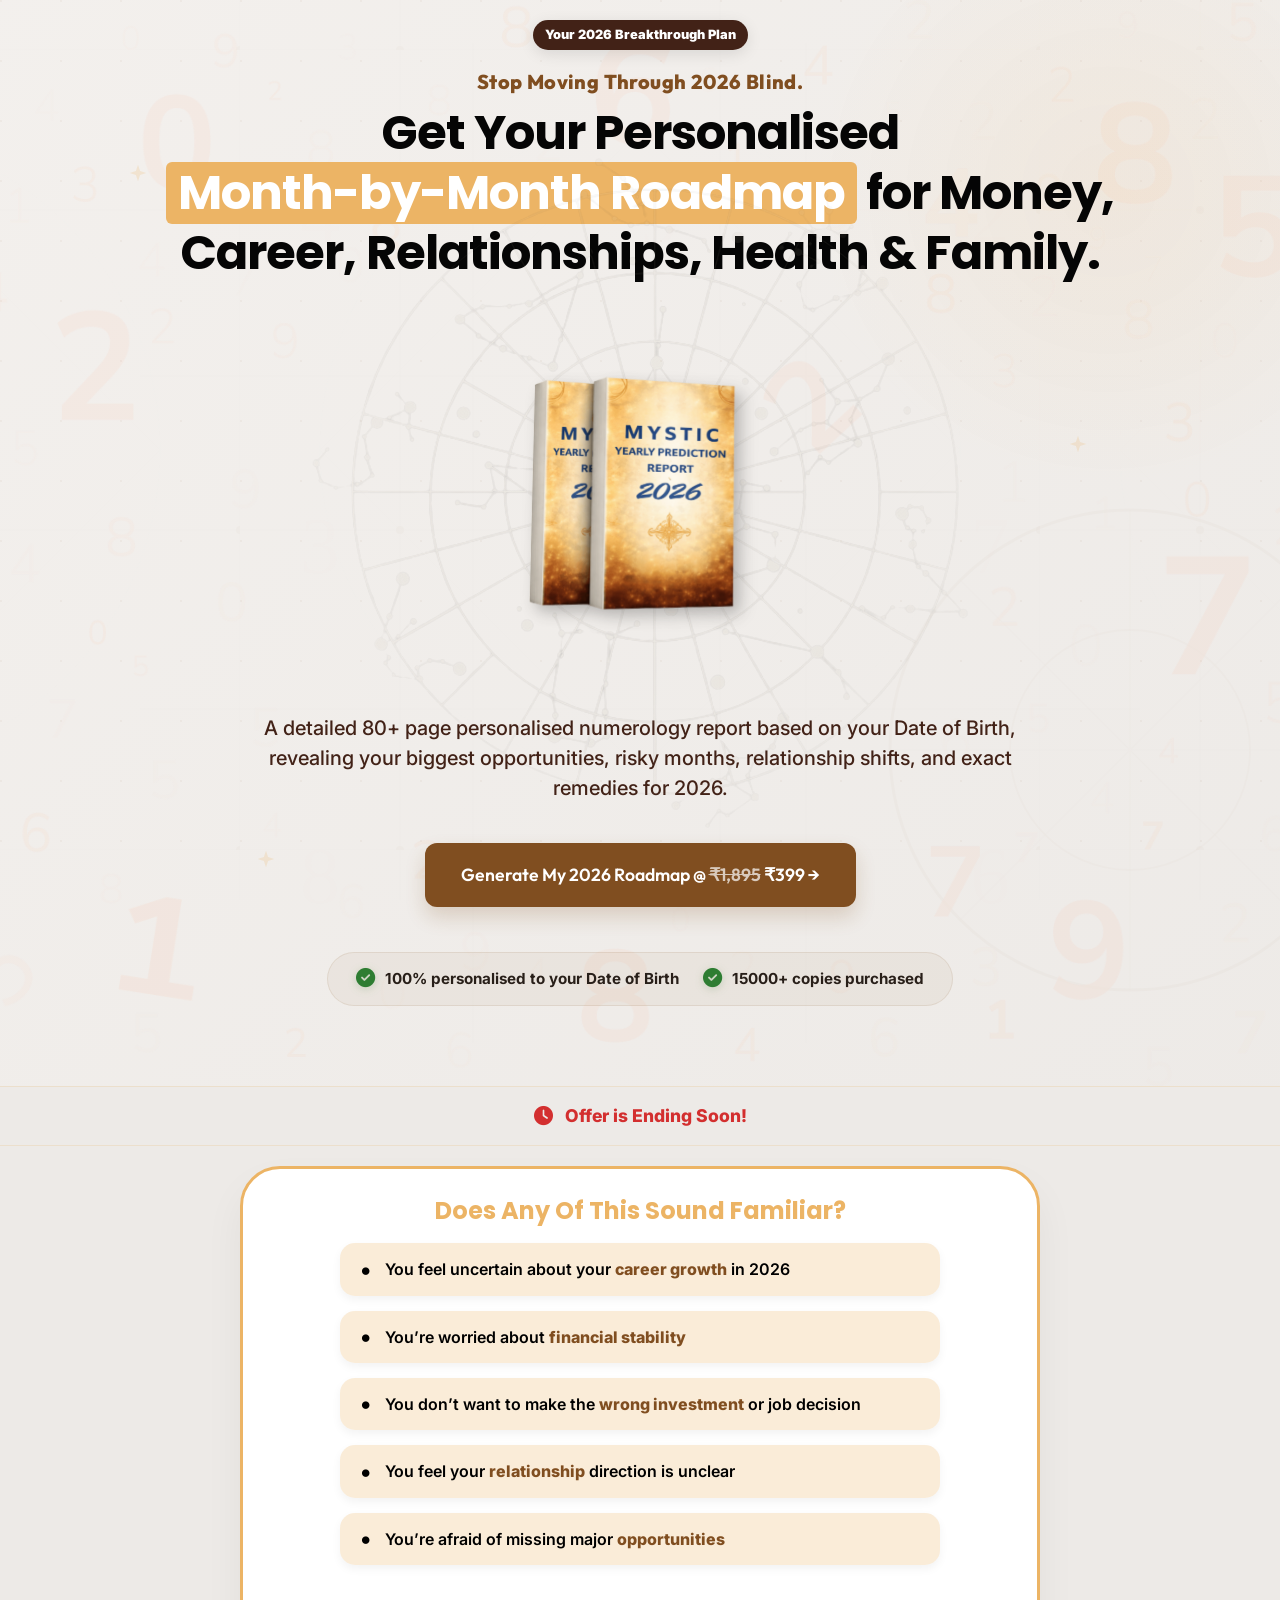
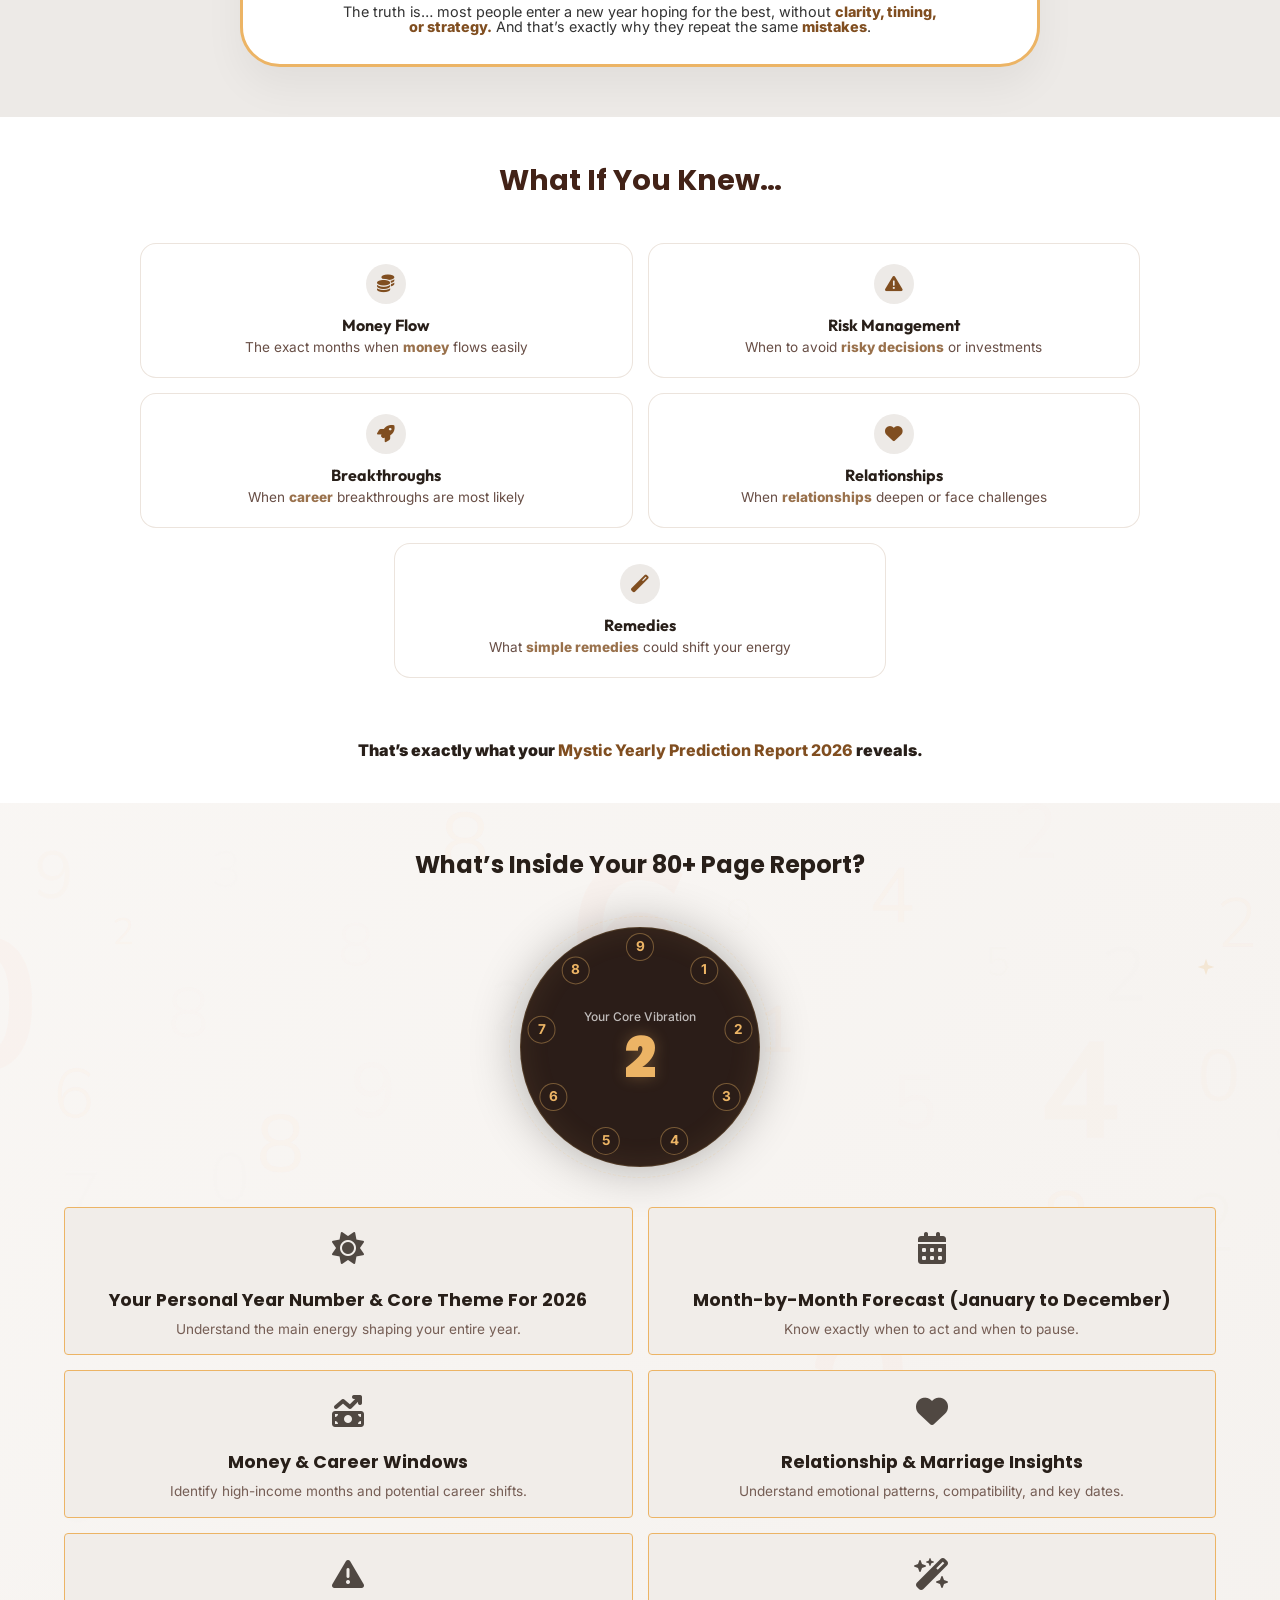
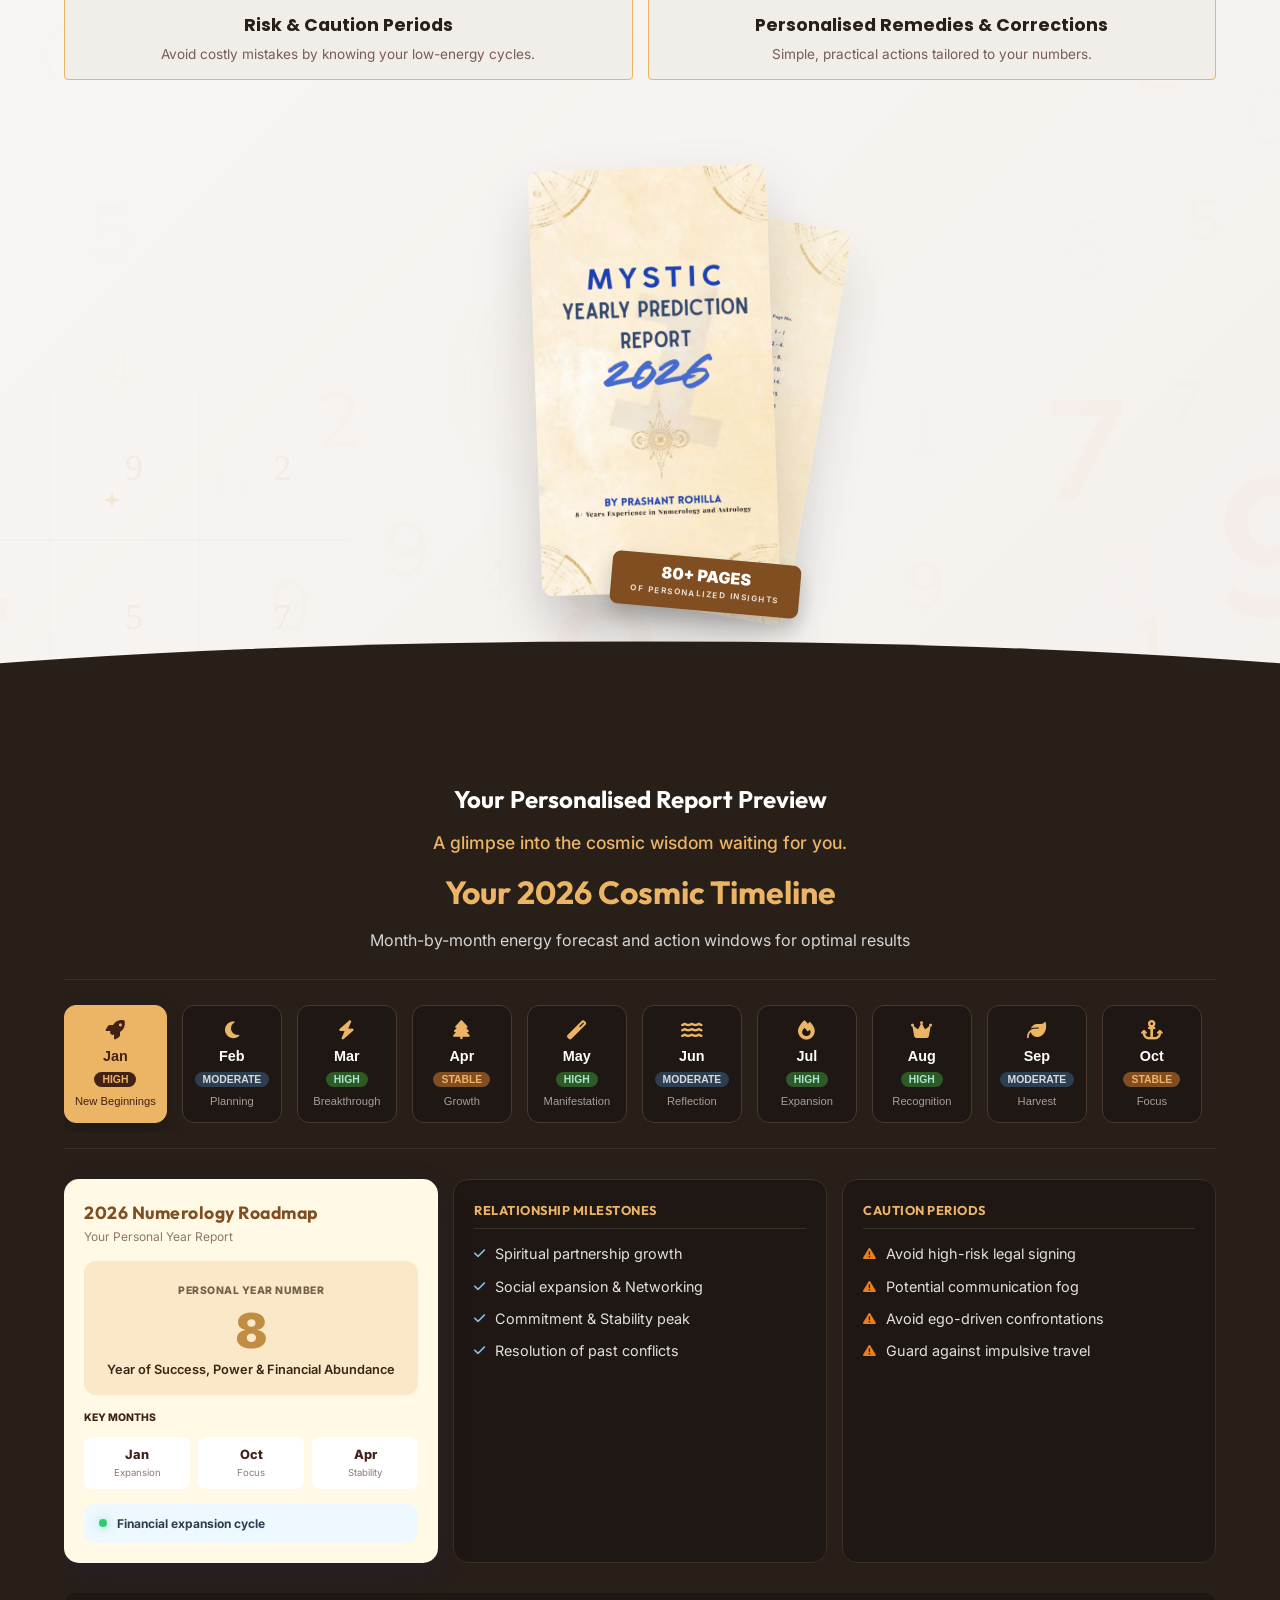
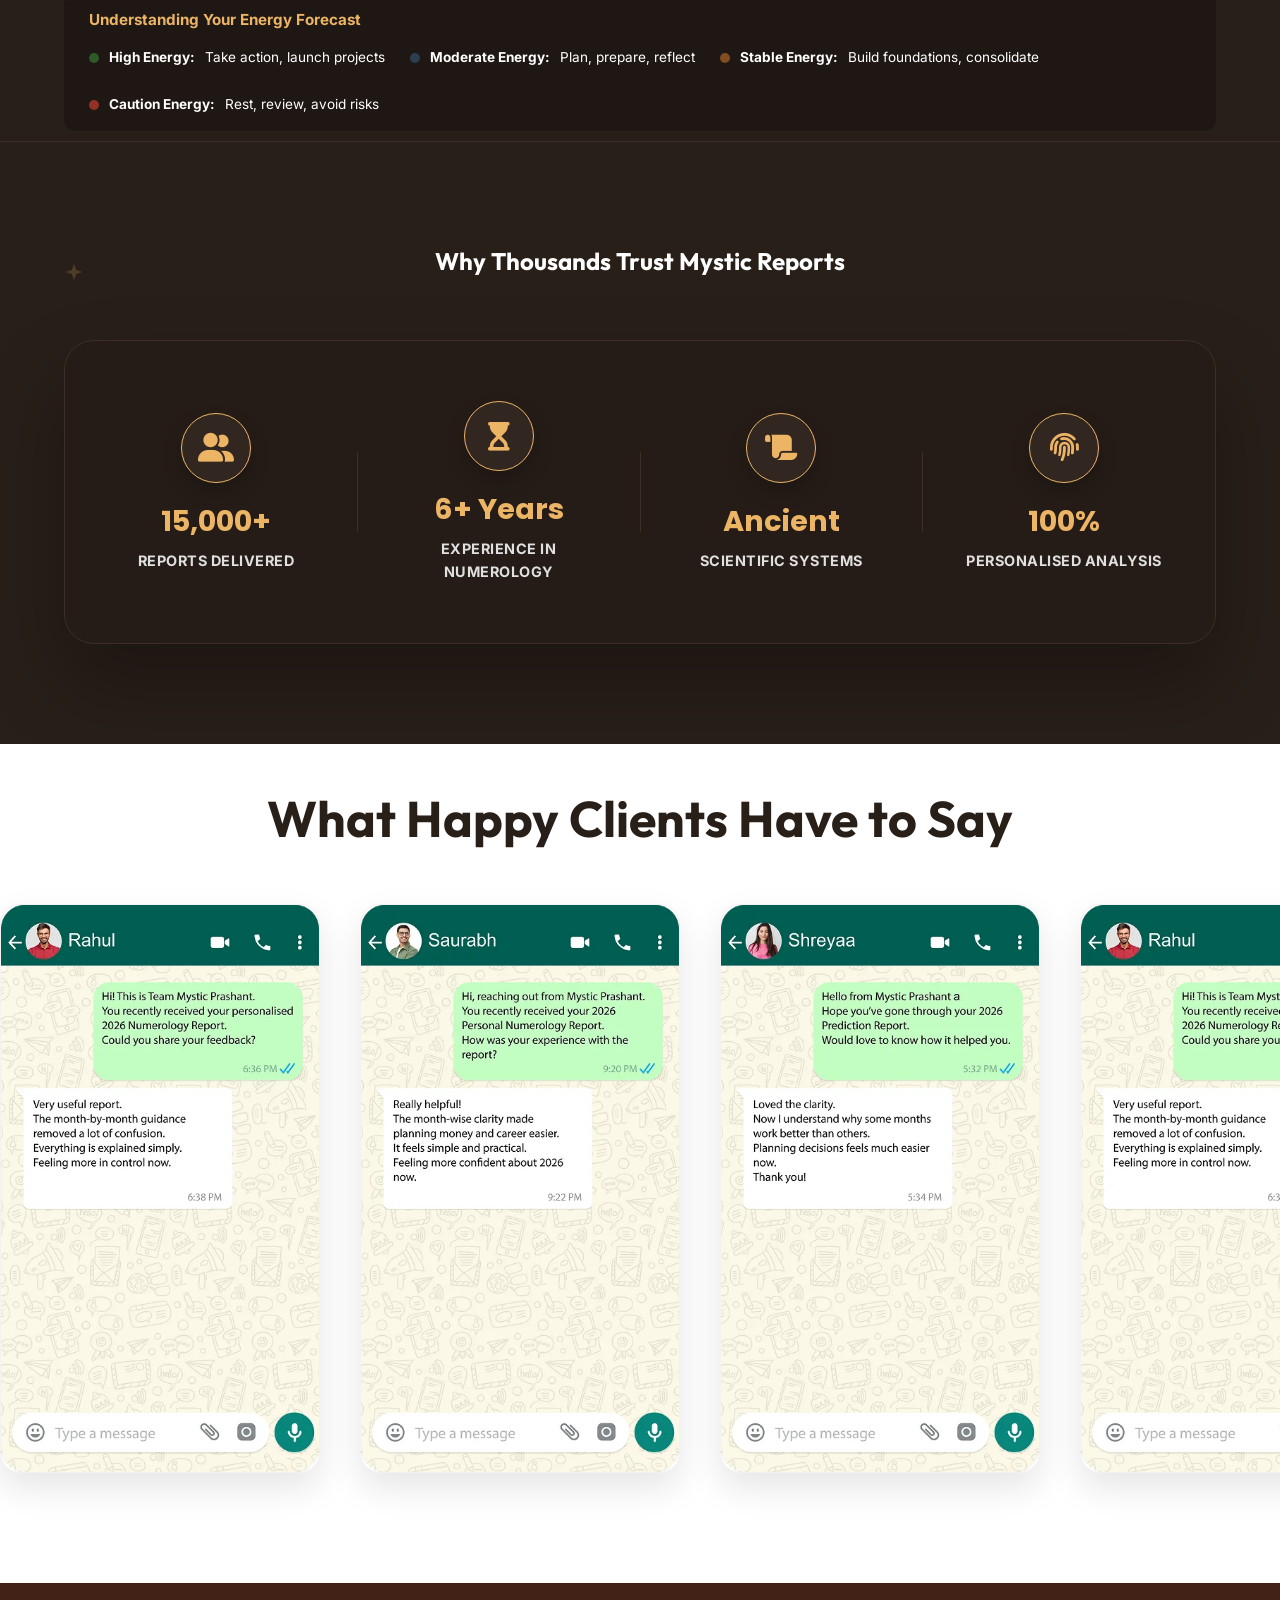
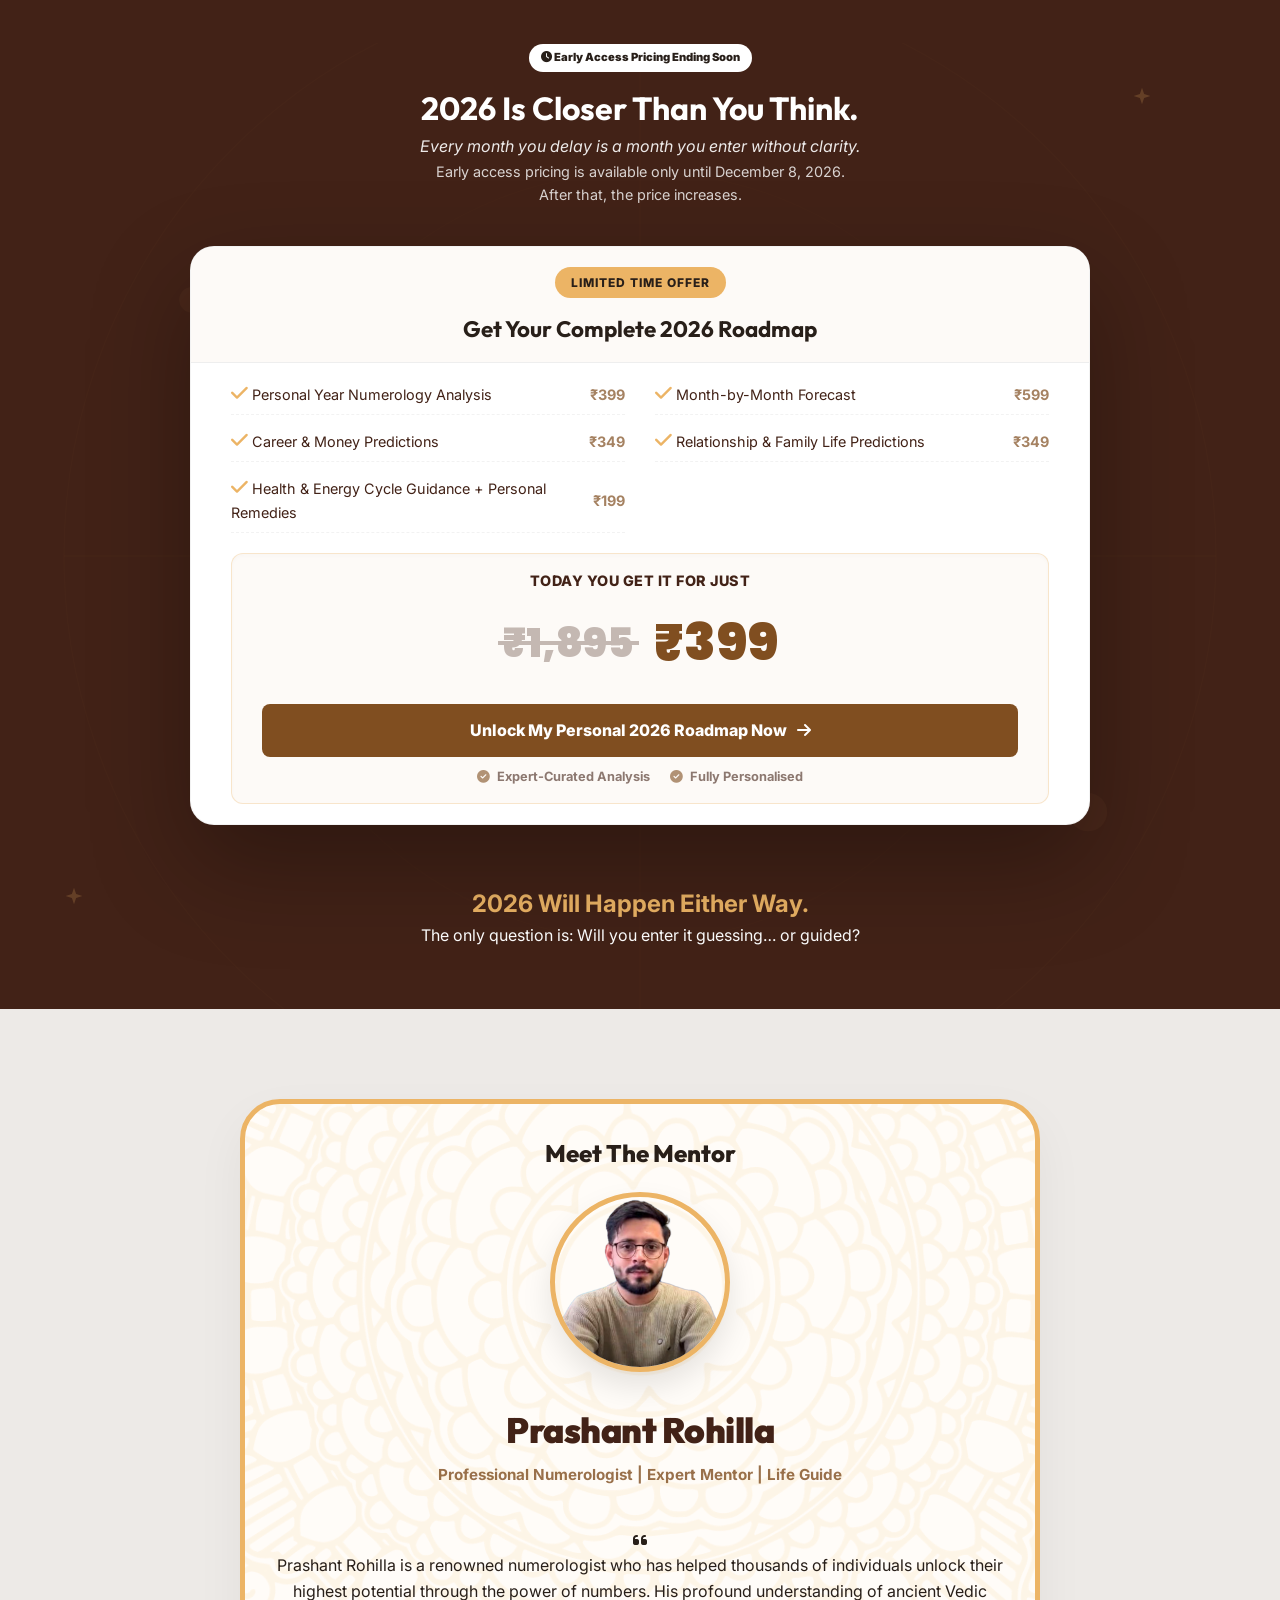
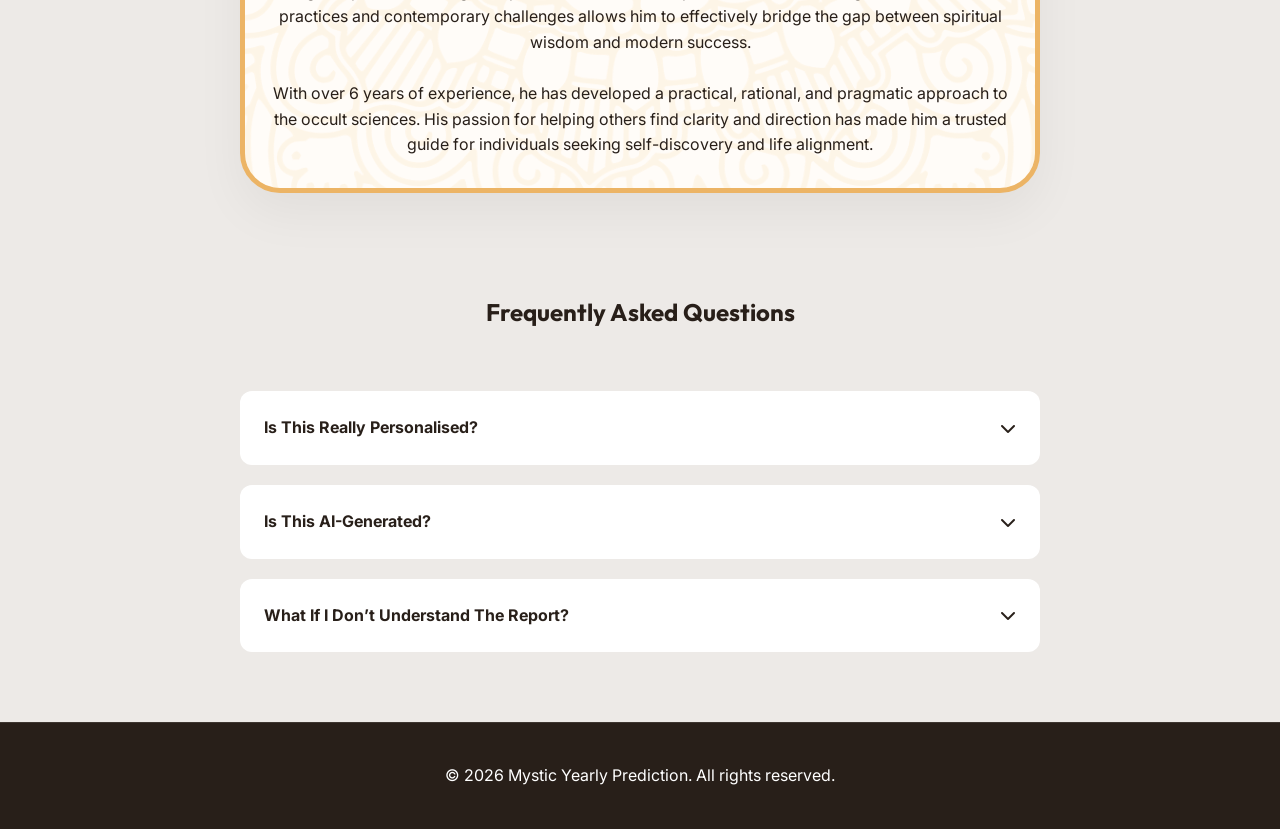
==== commit df3b8c1a: "fixed till report" ====
--- a/index.html
+++ b/index.html
@@ -33,6 +33,8 @@
         <div class="container">
             <span class="tag">Your 2026 Breakthrough Plan</span>
             
+            <p class="hero-attention-grabber reveal">Stop Moving Through 2026 Blind.</p>
+
             <h1>Get Your Personalised<br><span class="highlight">Month-by-Month Roadmap</span> for Money, Career, Relationships, Health & Family.</h1>
             
             <div class="hero-image reveal">
@@ -52,6 +54,15 @@
         </div>
     </section>
 
+    <div class="urgency-widget reveal">
+        <div class="container">
+            <div class="urgency-content">
+                <i class="fas fa-clock"></i>
+                <span>Offer is Ending Soon!</span>
+            </div>
+        </div>
+    </div>
+
     <!-- Problem Section -->
     <section class="problem" id="familiar">
         <div class="sacred-geometry-texture" style="top: -100px; left: -100px; opacity: 0.3;"></div>
@@ -60,14 +71,14 @@
             <div class="problem-container reveal">
                 <h2>Does Any Of This Sound Familiar?</h2>
                 <div class="problem-list">
-                    <div class="problem-item">You feel uncertain about your career growth in 2026</div>
-                    <div class="problem-item">You’re worried about financial stability</div>
-                    <div class="problem-item">You don’t want to make the wrong investment or job decision</div>
-                    <div class="problem-item">You feel your relationship direction is unclear</div>
-                    <div class="problem-item">You’re afraid of missing major opportunities</div>
+                    <div class="problem-item">You feel uncertain about your <strong class="text-highlight">career growth</strong> in 2026</div>
+                    <div class="problem-item">You’re worried about <strong class="text-highlight">financial stability</strong></div>
+                    <div class="problem-item">You don’t want to make the <strong class="text-highlight">wrong investment</strong> or job decision</div>
+                    <div class="problem-item">You feel your <strong class="text-highlight">relationship</strong> direction is unclear</div>
+                    <div class="problem-item">You’re afraid of missing major <strong class="text-highlight">opportunities</strong></div>
                 </div>
                 <div class="problem-truth">
-                    The truth is… most people enter a new year hoping for the best, without clarity, timing, or strategy. And that’s exactly why they repeat the same mistakes.
+                    The truth is… most people enter a new year hoping for the best, without <strong class="text-highlight">clarity, timing, or strategy.</strong> And that’s exactly why they repeat the same <strong class="text-highlight">mistakes</strong>.
                 </div>
             </div>
         </div>
@@ -83,40 +94,40 @@
                     <div class="icon"><i class="fas fa-coins"></i></div>
                     <div>
                         <h3>Money Flow</h3>
-                        <p>The exact months when money flows easily</p>
+                        <p>The exact months when <strong class="text-highlight">money</strong> flows easily</p>
                     </div>
                 </div>
                 <div class="solution-item reveal" style="animation-delay: 0.1s;">
                     <div class="icon"><i class="fas fa-exclamation-triangle"></i></div>
                     <div>
                         <h3>Risk Management</h3>
-                        <p>When to avoid risky decisions or investments</p>
+                        <p>When to avoid <strong class="text-highlight">risky decisions</strong> or investments</p>
                     </div>
                 </div>
                 <div class="solution-item reveal" style="animation-delay: 0.2s;">
                     <div class="icon"><i class="fas fa-rocket"></i></div>
                     <div>
                         <h3>Breakthroughs</h3>
-                        <p>When career breakthroughs are most likely</p>
+                        <p>When <strong class="text-highlight">career</strong> breakthroughs are most likely</p>
                     </div>
                 </div>
                 <div class="solution-item reveal" style="animation-delay: 0.3s;">
                     <div class="icon"><i class="fas fa-heart"></i></div>
                     <div>
                         <h3>Relationships</h3>
-                        <p>When relationships deepen or face challenges</p>
+                        <p>When <strong class="text-highlight">relationships</strong> deepen or face challenges</p>
                     </div>
                 </div>
                 <div class="solution-item reveal" style="animation-delay: 0.4s;">
                     <div class="icon"><i class="fas fa-magic"></i></div>
                     <div>
                         <h3>Remedies</h3>
-                        <p>What simple remedies could shift your energy</p>
+                        <p>What <strong class="text-highlight">simple remedies</strong> could shift your energy</p>
                     </div>
                 </div>
             </div>
             <div style="text-align: center; margin-top: 60px;">
-                <p style="font-size: 1rem; font-weight: 900;">That’s exactly what your Mystic Yearly Prediction Report 2026 reveals.</p>
+                <p style="font-size: 1rem; font-weight: 900;">That’s exactly what your <strong class="text-highlight">Mystic Yearly Prediction Report 2026</strong> reveals.</p>
             </div>
         </div>
     </section>
--- a/style.css
+++ b/style.css
@@ -290,8 +290,18 @@
     border-radius: 50px;
     font-weight: 900;
     font-size: 0.8rem;
-    margin-bottom: 30px;
+    margin-bottom: 20px;
     box-shadow: 0 4px 15px rgba(0, 0, 0, 0.1);
+}
+
+.hero-attention-grabber {
+    font-family: var(--font-heading);
+    color: var(--saddle-brown);
+    font-weight: 800;
+    font-size: 1.25rem;
+    margin-bottom: 10px;
+    letter-spacing: 0.02em;
+    line-height: 1.2;
 }
 
 .hero h1 {
@@ -388,12 +398,19 @@
 }
 
 .hero .subheadline {
-    font-size: 0.9rem;
+    font-size: 1.25rem; /* Increased from 0.9rem for desktop */
     color: var(--espresso);
     margin-bottom: 40px;
-    max-width: 700px;
-    font-weight: bold;
-    line-height: 1;
+    max-width: 800px; /* Slightly wider for better text flow with larger font */
+    font-weight: 500;
+    line-height: 1.5; /* Better readability for longer text */
+}
+
+@media (max-width: 768px) {
+    .hero .subheadline {
+        font-size: 0.9rem; /* Keep original size for mobile */
+        line-height: 1.4;
+    }
 }
 
 .cta-section {
@@ -492,6 +509,43 @@
     font-size: 0.9rem;
 }
 
+/* Urgency Widget */
+.urgency-widget {
+    padding: 15px 0;
+    border-top: 1px solid rgba(236, 180, 101, 0.2);
+    border-bottom: 1px solid rgba(236, 180, 101, 0.2);
+    position: relative;
+    z-index: 5;
+}
+
+.urgency-content {
+    display: flex;
+    align-items: center;
+    justify-content: center;
+    gap: 12px;
+    color: #d32f2f;
+    font-weight: 800;
+    font-size: 1.1rem;
+    text-align: center;
+    animation: flash 2s infinite;
+}
+
+.urgency-content i {
+    font-size: 1.2rem;
+}
+
+@keyframes flash {
+    0%, 100% { opacity: 1; }
+    50% { opacity: 0.7; }
+}
+
+@media (max-width: 768px) {
+    .urgency-content {
+        font-size: 0.9rem;
+        padding: 0 10px;
+    }
+}
+
 /* Problem Section */
 .problem {
     background-color: var(--parchment);
@@ -532,24 +586,26 @@
 }
 
 .problem-item {
-    line-height: 1.2;
+    line-height: 1.4;
     background: rgba(236, 180, 101, 0.25);
-    padding: 15px 15px;
+    padding: 15px 20px 15px 45px;
     border-radius: 15px;
-    display: flex;
-    align-items: center;
-    gap: 12px;
     font-weight: 600;
     color: #000;
     box-shadow: 0 4px 10px rgba(0, 0, 0, 0.05);
     transition: transform 0.3s ease;
     text-align: left;
+    position: relative;
 }
 
 .problem-item::before {
     content: '•';
     color: #000;
     font-size: 1.5rem;
+    position: absolute;
+    left: 20px;
+    top: 50%;
+    transform: translateY(-50%);
 }
 
 .problem-item:hover {
@@ -564,6 +620,11 @@
     line-height: 1;
     font-size: 0.9rem;
     color: #333;
+}
+
+.text-highlight {
+    color: var(--saddle-brown);
+    font-weight: 800;
 }
 
 /* Solution Section */
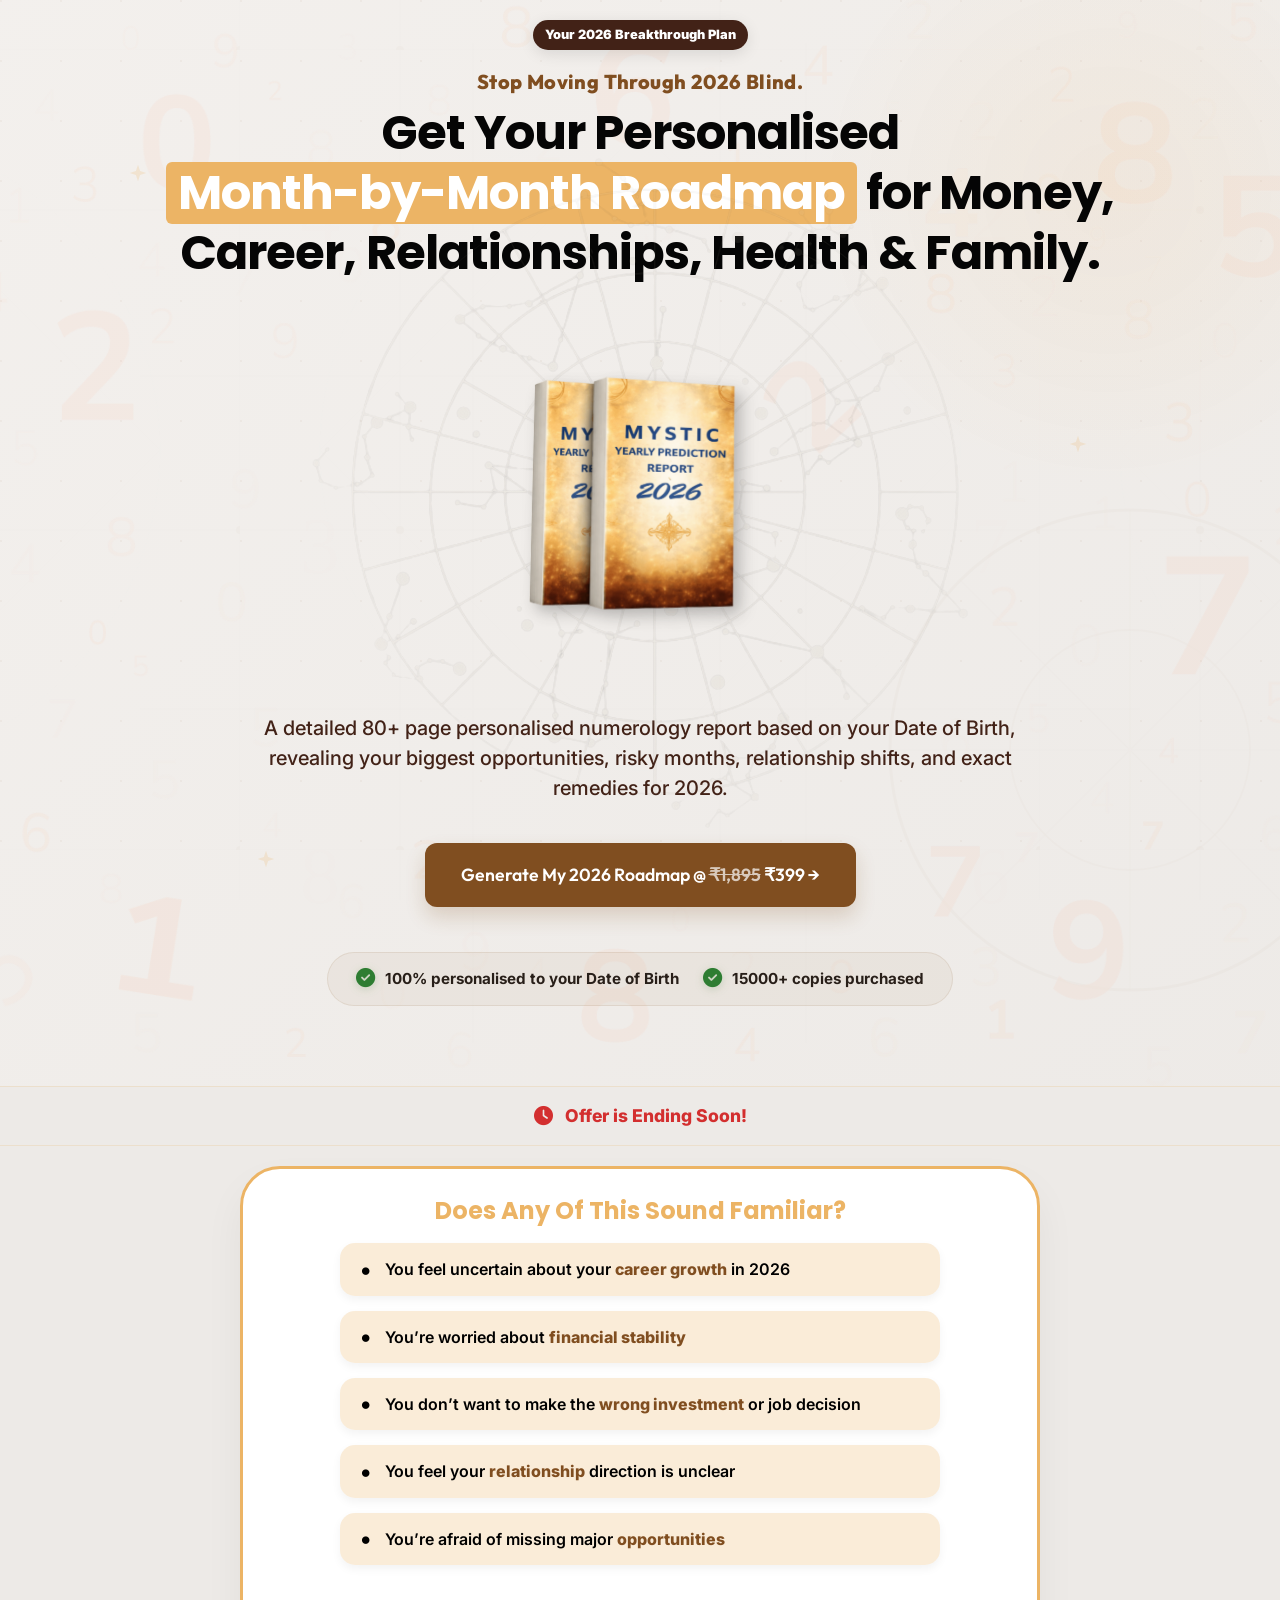
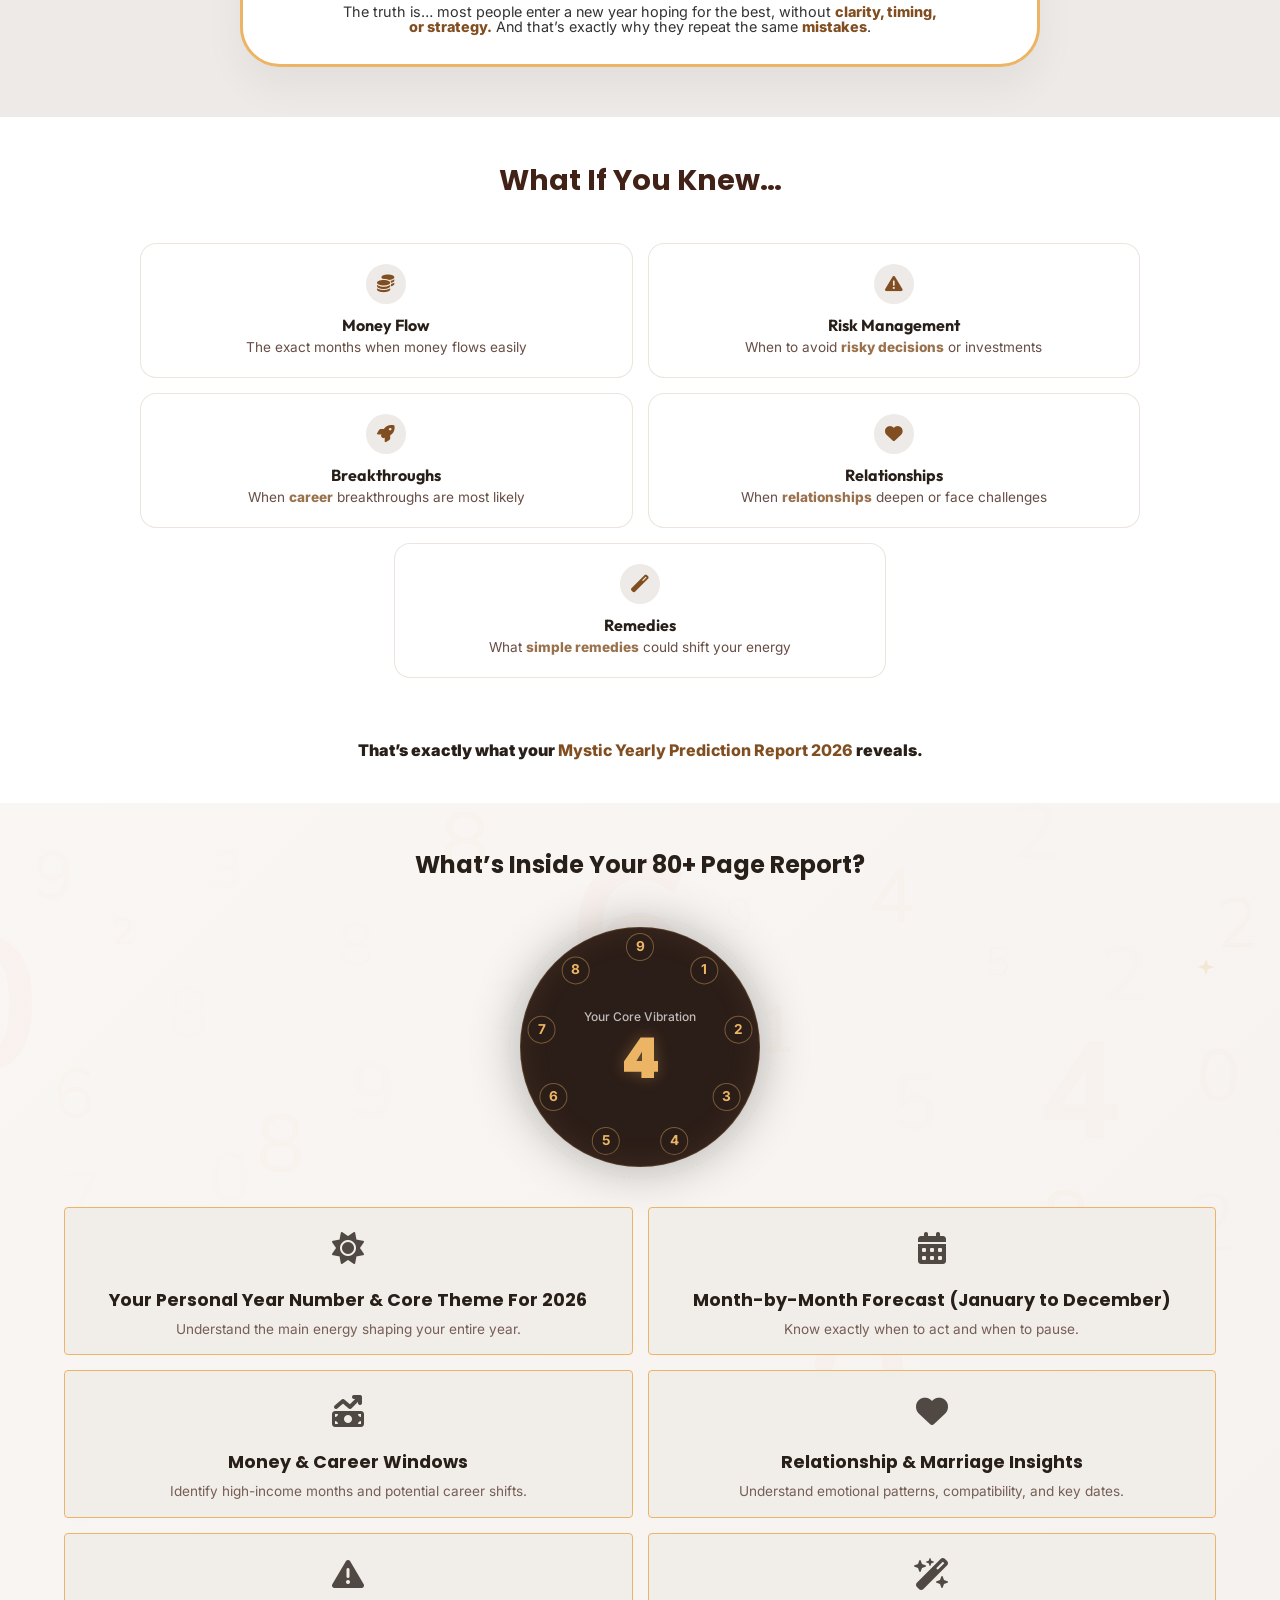
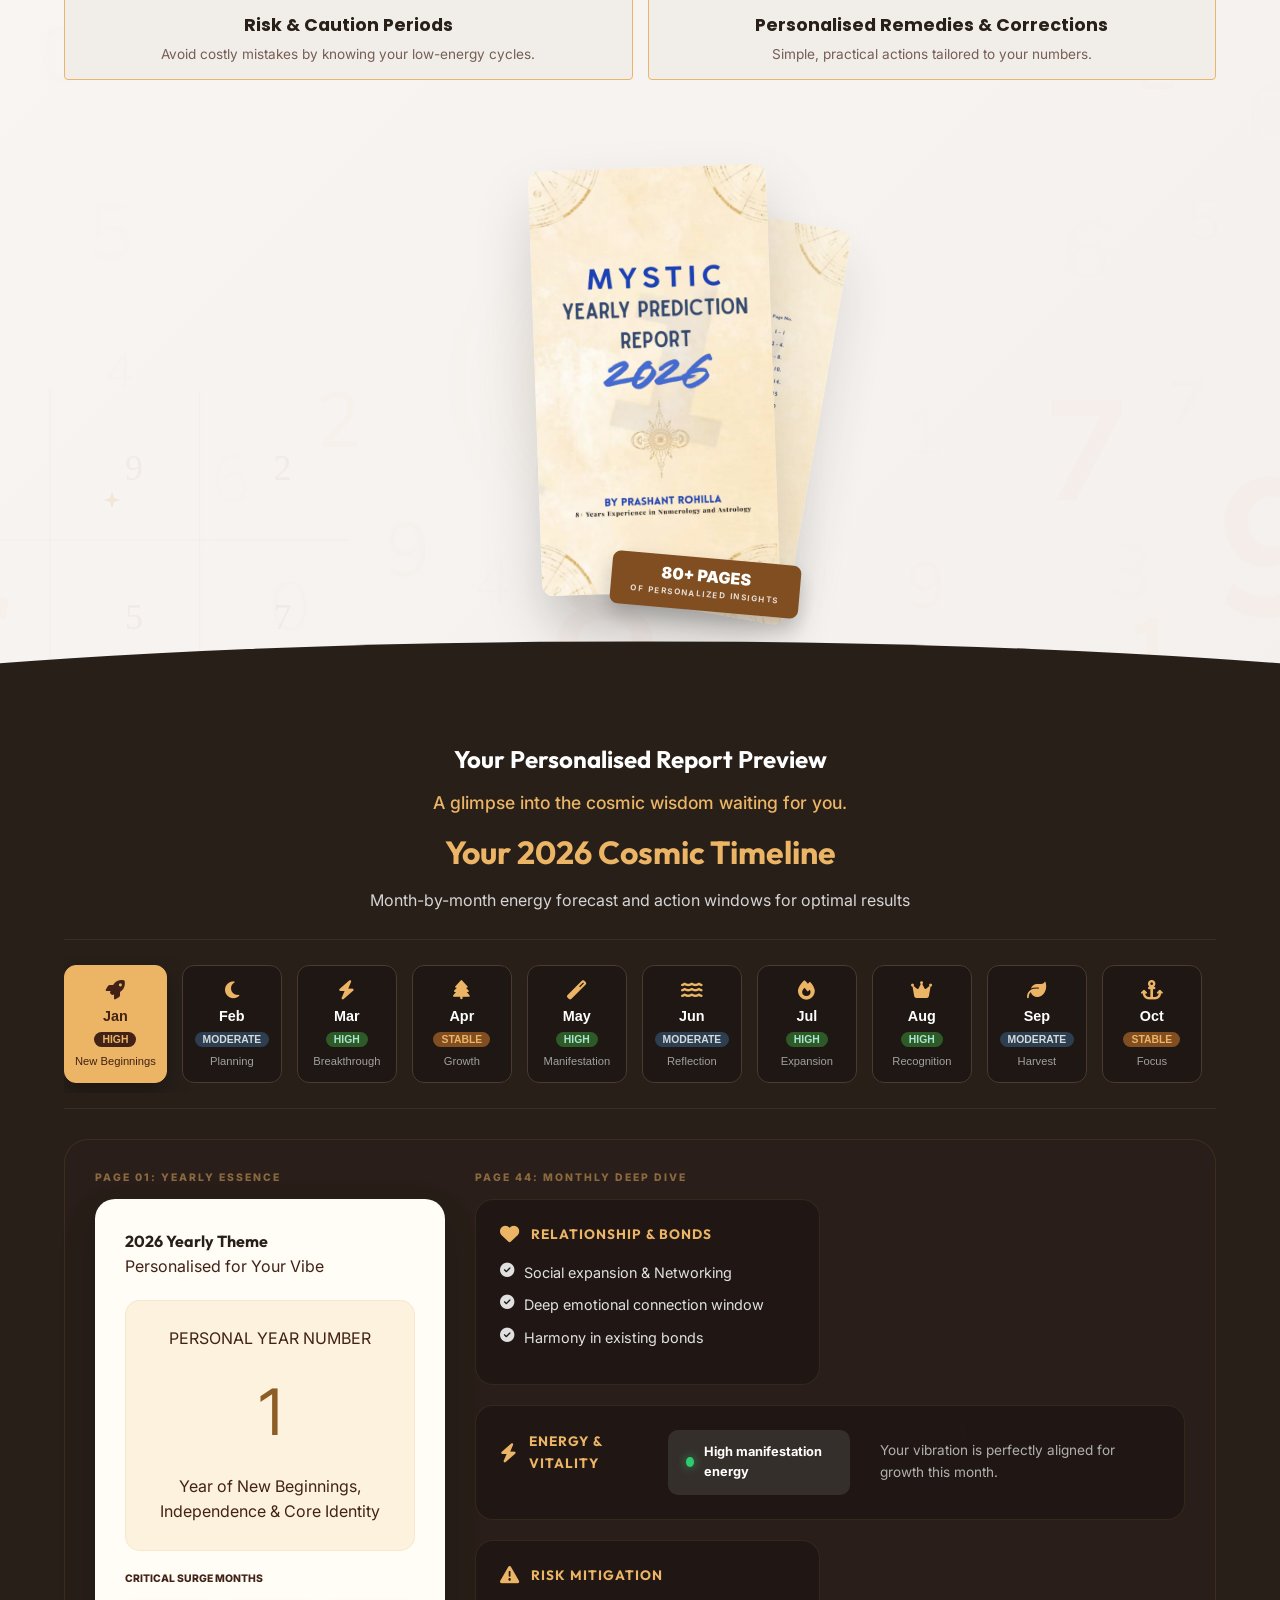
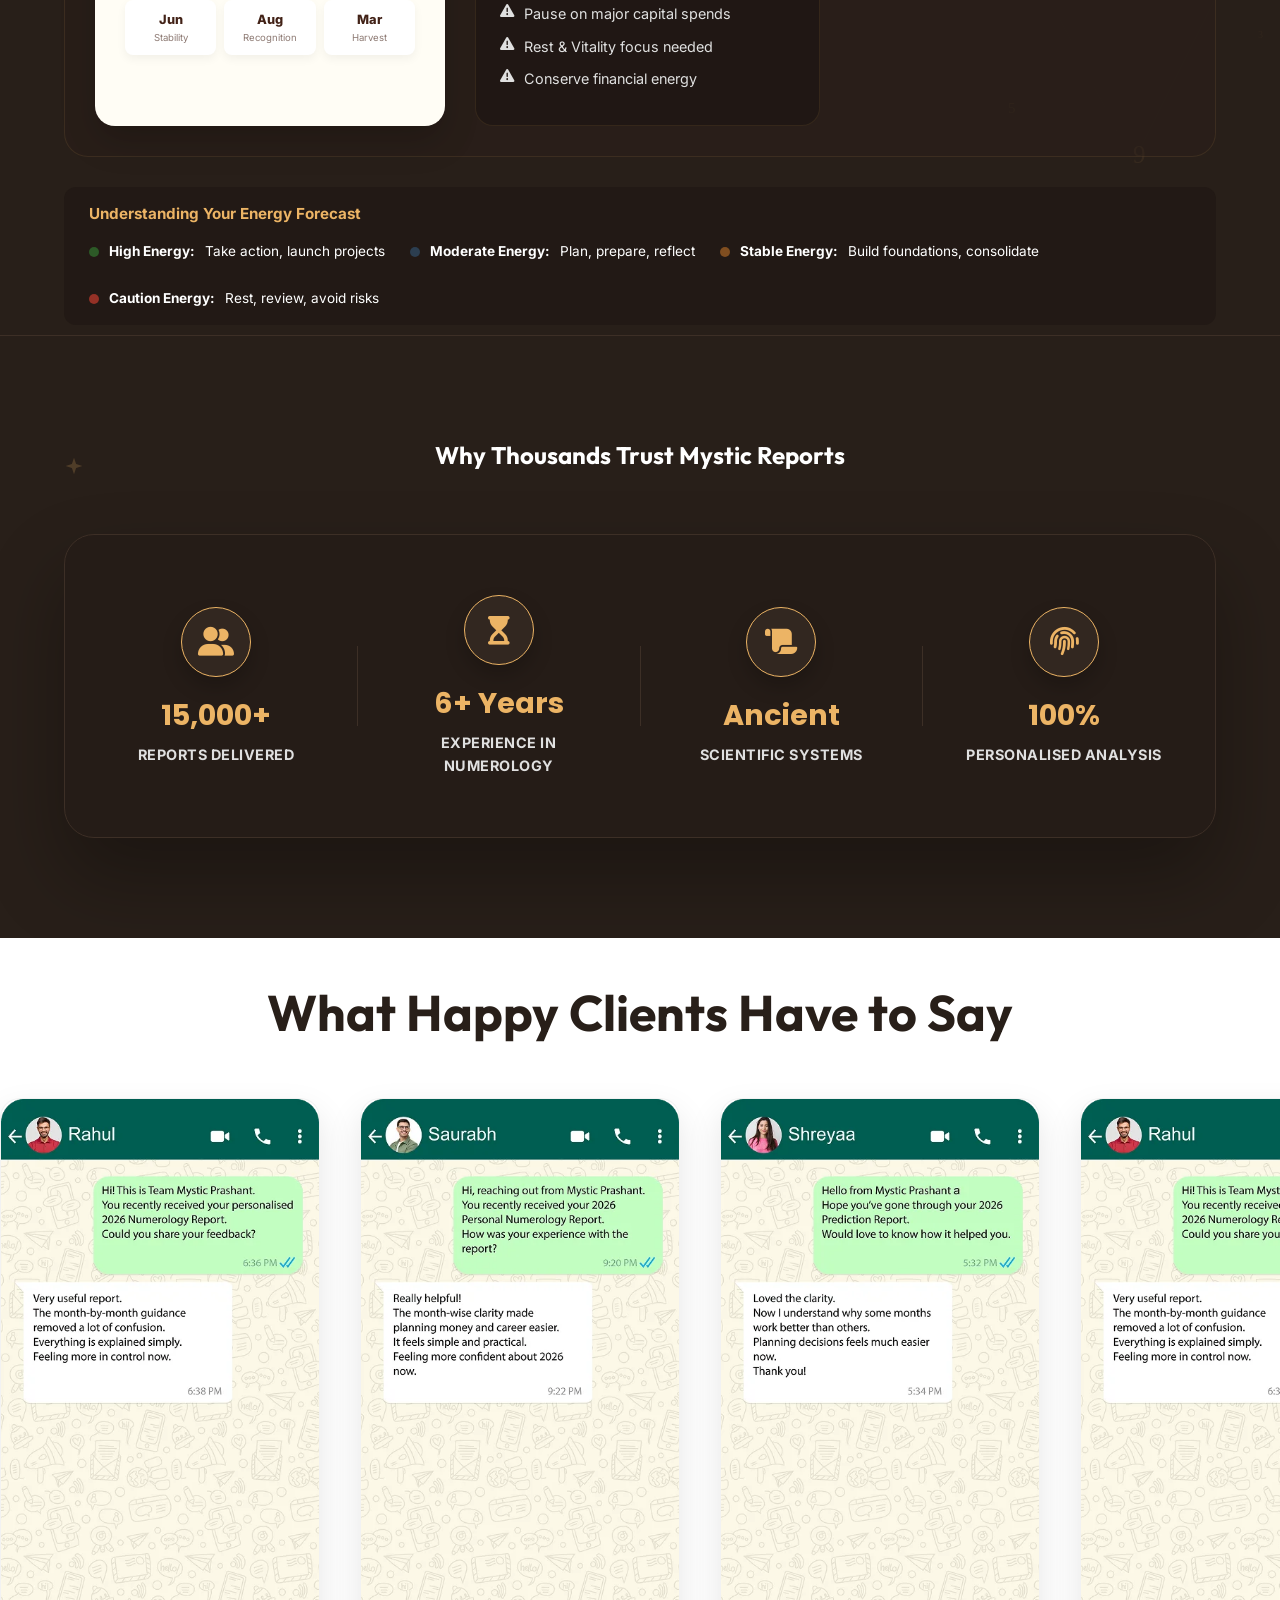
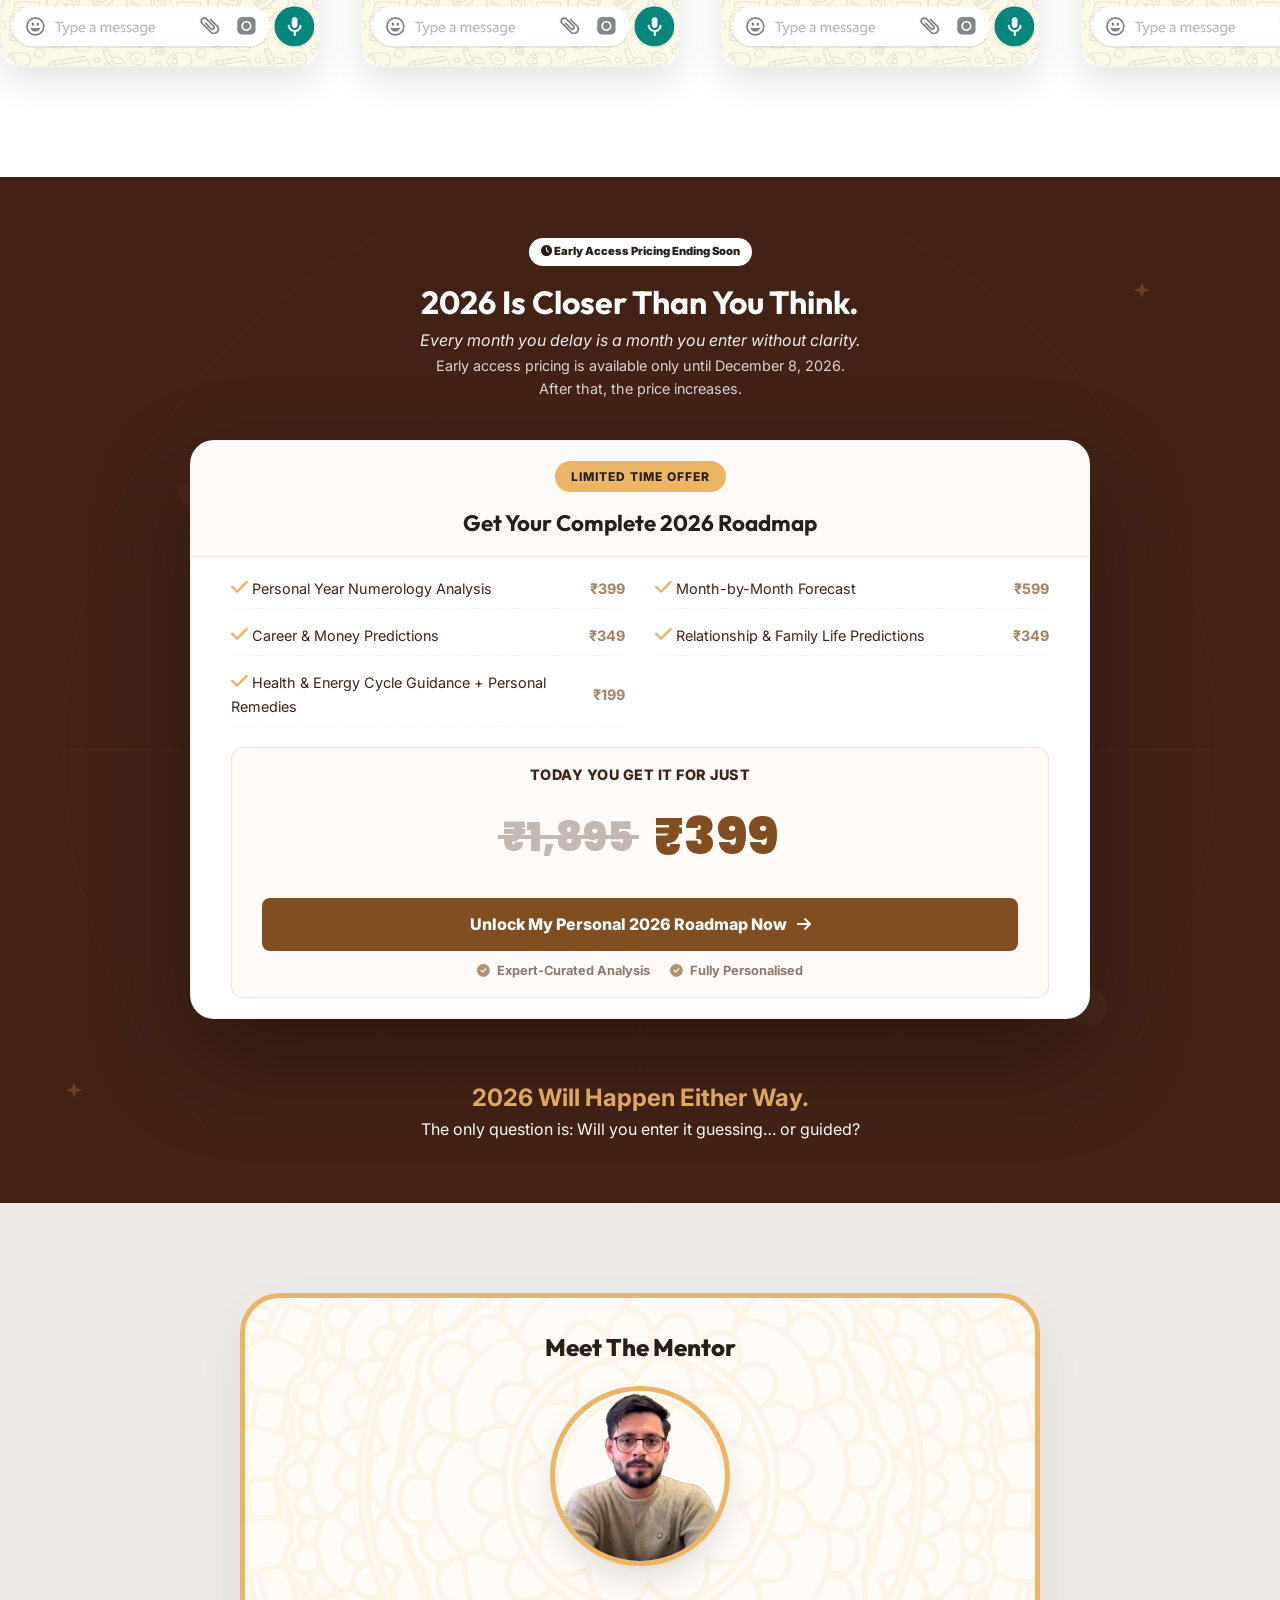
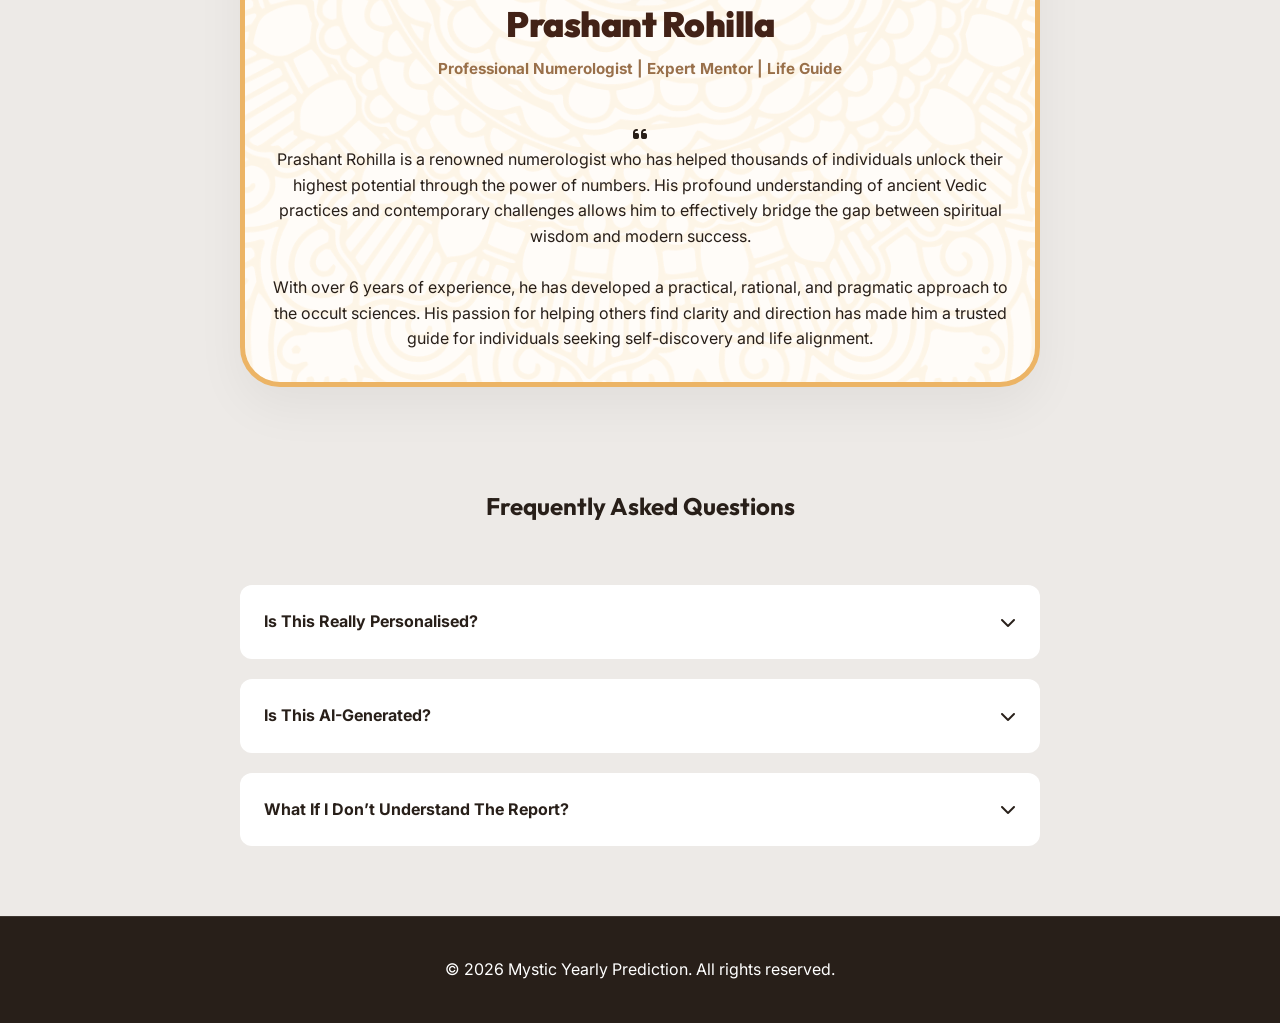
==== commit 8e94cac7: "changes" ====
--- a/index.html
+++ b/index.html
@@ -94,7 +94,7 @@
                     <div class="icon"><i class="fas fa-coins"></i></div>
                     <div>
                         <h3>Money Flow</h3>
-                        <p>The exact months when <strong class="text-highlight">money</strong> flows easily</p>
+                        <p>The exact months when <strong class="text-highlight"></strong>money</strong> flows easily</p>
                     </div>
                 </div>
                 <div class="solution-item reveal" style="animation-delay: 0.1s;">
@@ -322,62 +322,80 @@
                     </div>
                 </div>
 
-                <div class="forecast-content">
-                    <div class="forecast-grid">
-                        <div class="forecast-card roadmap" id="roadmapCard">
+                <div class="forecast-dashboard reveal">
+                    <!-- Left Sidebar: Yearly Summary -->
+                    <div class="dashboard-sidebar">
+                        <div class="report-page-marker">PAGE 01: YEARLY ESSENCE</div>
+                        <div class="sidebar-card roadmap" id="roadmapCard">
                             <div class="roadmap-header">
-                                <h4>2026 Numerology Roadmap</h4>
-                                <p>Your Personal Year Report</p>
+                                <h4>2026 Yearly Theme</h4>
+                                <p>Personalised for Your Vibe</p>
                             </div>
                             
                             <div class="personal-year-box">
                                 <span class="py-label">PERSONAL YEAR NUMBER</span>
                                 <div class="py-number" id="pyNumber">9</div>
-                                <p class="py-desc" id="pyDesc">Year of Completion, Wisdom & Transformation</p>
-                            </div>
-                            
+                                <p class="py-desc" id="pyDesc">Year of Completion & Wisdom</p>
+                            </div>
+
                             <div class="key-months-section">
-                                <span class="key-label">KEY MONTHS</span>
+                                <span class="key-label">CRITICAL SURGE MONTHS</span>
                                 <div class="key-months-grid" id="keyMonthsGrid">
                                     <div class="key-month-pill">
                                         <span class="km-name">Jan</span>
-                                        <span class="km-type">Breakthrough</span>
+                                        <span class="km-type">Launch</span>
                                     </div>
                                     <div class="key-month-pill">
                                         <span class="km-name">May</span>
-                                        <span class="km-type">Growth</span>
+                                        <span class="km-type">Surge</span>
                                     </div>
                                     <div class="key-month-pill">
                                         <span class="km-name">Sep</span>
-                                        <span class="km-type">Harvest</span>
+                                        <span class="km-type">Result</span>
                                     </div>
                                 </div>
                             </div>
-                            
-                            <div class="energy-status-bar">
-                                <span class="status-dot"></span>
-                                <span id="energyStatusText">High manifestation energy</span>
-                            </div>
-                        </div>
-                        <div class="forecast-card relationship" id="relationshipCard">
-                            <h4>RELATIONSHIP MILESTONES</h4>
-                            <ul id="relationshipList">
-                                <li><i class="fas fa-check"></i> February (Communication peak)</li>
-                                <li><i class="fas fa-check"></i> May-June (Harmony period)</li>
-                                <li><i class="fas fa-check"></i> November (Connection deepens)</li>
-                                <li><i class="fas fa-check"></i> December (Commitment ready)</li>
-                            </ul>
-                        </div>
-                        <div class="forecast-card caution" id="cautionCard">
-                            <h4>CAUTION PERIODS</h4>
-                            <ul id="cautionList">
-                                <li><i class="fas fa-triangle-exclamation"></i> April (Avoid major risks)</li>
-                                <li><i class="fas fa-triangle-exclamation"></i> June (Pause & reflect)</li>
-                                <li><i class="fas fa-triangle-exclamation"></i> October (Energy low)</li>
-                                <li><i class="fas fa-triangle-exclamation"></i> Mercury Retrogrades (3x in 2026)</li>
-                            </ul>
-                        </div>
-                    </div>
+                        </div>
+                    </div>
+
+                    <!-- Right Main: Monthly Specifics -->
+                    <div class="dashboard-main">
+                        <div class="report-page-marker">PAGE 44: MONTHLY DEEP DIVE</div>
+                        <div class="forecast-grid">
+                            <div class="forecast-card relationship" id="relationshipCard">
+                                <div class="card-title-row">
+                                    <i class="fas fa-heart"></i>
+                                    <h4>RELATIONSHIP & BONDS</h4>
+                                </div>
+                                <ul id="relationshipList">
+                                    <li><i class="fas fa-circle-check"></i> Emotional peak in mid-month</li>
+                                    <li><i class="fas fa-circle-check"></i> High stability for family bonds</li>
+                                </ul>
+                            </div>
+                            <div class="forecast-card energy" id="energyCard">
+                                <div class="card-title-row">
+                                    <i class="fas fa-bolt"></i>
+                                    <h4>ENERGY & VITALITY</h4>
+                                </div>
+                                <div class="energy-status-bar">
+                                    <span class="status-dot"></span>
+                                    <span id="energyStatusText">High manifestation energy</span>
+                                </div>
+                                <p class="energy-insight">Your vibration is perfectly aligned for growth this month.</p>
+                            </div>
+                            <div class="forecast-card caution" id="cautionCard">
+                                <div class="card-title-row">
+                                    <i class="fas fa-triangle-exclamation"></i>
+                                    <h4>RISK MITIGATION</h4>
+                                </div>
+                                <ul id="cautionList">
+                                    <li><i class="fas fa-triangle-exclamation"></i> Avoid major capital spends</li>
+                                    <li><i class="fas fa-triangle-exclamation"></i> Pause on legal signings</li>
+                                </ul>
+                            </div>
+                        </div>
+                    </div>
+                </div>
 
                     <div class="forecast-legend">
                         <p class="legend-title">Understanding Your Energy Forecast</p>
--- a/style.css
+++ b/style.css
@@ -1113,7 +1113,7 @@
 .report-preview {
     position: relative;
     background-color: var(--coffee-bean);
-    padding-top: 40px;
+    padding-top: 0px;
     padding-bottom: 10px;
     color: white;
     z-index: 5;
@@ -1151,7 +1151,7 @@
 .timeline-container {
     padding: 0;
     position: relative;
-    overflow: hidden;
+    z-index: 2;
 }
 
 .timeline-header {
@@ -1166,7 +1166,7 @@
 }
 
 .timeline-header p {
-    color: #d5d5d5; /* Solid light grey instead of opacity */
+    color: #d5d5d5;
     font-size: 1rem;
 }
 
@@ -1174,8 +1174,8 @@
 .month-selector-wrapper {
     position: relative;
     margin-bottom: 30px;
-    border-top: 1px solid #3d2f26;
-    border-bottom: 1px solid #3d2f26;
+    border-top: 1px solid rgba(236, 180, 101, 0.1);
+    border-bottom: 1px solid rgba(236, 180, 101, 0.1);
     padding: 15px 0;
 }
 
@@ -1186,23 +1186,18 @@
     padding: 10px 0;
     white-space: nowrap;
     -webkit-overflow-scrolling: touch;
-    scrollbar-width: none; /* Firefox */
-    -ms-overflow-style: none; /* IE 10+ */
+    scrollbar-width: none;
     cursor: grab;
     user-select: none;
 }
 
-.month-selector.dragging {
-    cursor: grabbing;
-}
-
 .month-selector::-webkit-scrollbar {
-    display: none; /* Chrome/Safari */
+    display: none;
 }
 
 .month-btn {
     flex: 0 0 100px;
-    background: #1e1713; /* Solid dark brown */
+    background: #1e1713;
     border: 1px solid #4a3a30;
     border-radius: 12px;
     padding: 15px 10px;
@@ -1239,19 +1234,18 @@
 
 .month-btn .m-desc {
     font-size: 0.7rem;
-    color: #a0a0a0; /* Solid grey */
-    white-space: nowrap;
+    color: #a0a0a0;
 }
 
 .month-btn:hover {
-    background: #3d2f26; /* Solid lighter brown */
+    background: #3d2f26;
     transform: translateY(-5px);
 }
 
 .month-btn.active {
     background: var(--sunlit-clay);
     border-color: var(--sunlit-clay);
-    box-shadow: 0 10px 25px rgba(0, 0, 0, 0.2); /* Shadow is fine, but color is solid */
+    box-shadow: 0 10px 25px rgba(0, 0, 0, 0.3);
 }
 
 .month-btn.active i, 
@@ -1265,29 +1259,97 @@
     color: var(--sunlit-clay);
 }
 
-/* Forecast content */
+/* Intelligent Forecast Dashboard */
+.forecast-dashboard {
+    display: grid;
+    grid-template-columns: 350px 1fr;
+    gap: 30px;
+    background: rgba(43, 31, 25, 0.4);
+    padding: 30px;
+    border-radius: 24px;
+    border: 1px solid rgba(236, 180, 101, 0.1);
+    backdrop-filter: blur(10px);
+    margin-bottom: 30px;
+}
+
+.report-page-marker {
+    font-size: 0.65rem;
+    font-weight: 800;
+    color: var(--sunlit-clay);
+    opacity: 0.5;
+    letter-spacing: 2px;
+    margin-bottom: 12px;
+}
+
+.dashboard-sidebar {
+    display: flex;
+    flex-direction: column;
+}
+
+.sidebar-card.roadmap {
+    background: #fffdf5;
+    color: var(--espresso);
+    padding: 30px;
+    border-radius: 20px;
+    height: 100%;
+    box-shadow: 0 15px 35px rgba(0,0,0,0.2);
+}
+
+.dashboard-main {
+    display: flex;
+    flex-direction: column;
+}
+
 .forecast-grid {
     display: grid;
-    grid-template-columns: repeat(3, 1fr);
-    gap: 15px;
-    margin-bottom: 30px;
+    grid-template-columns: repeat(2, 1fr);
+    grid-template-rows: auto auto;
+    gap: 20px;
 }
 
 .forecast-card {
-    background: #1e1713;
-    border: 1px solid #3d2f26;
-    border-radius: 15px;
-    padding: 20px;
-    transition: all 0.5s ease;
-}
-
-.forecast-card h4 {
+    background: rgba(30, 23, 19, 0.8);
+    border: 1px solid rgba(236, 180, 101, 0.1);
+    border-radius: 18px;
+    padding: 24px;
+    transition: all 0.4s cubic-bezier(0.175, 0.885, 0.32, 1.275);
+}
+
+.forecast-card.energy {
+    grid-column: 1 / -1;
+    display: flex;
+    align-items: center;
+    justify-content: space-between;
+    gap: 30px;
+}
+
+.card-title-row {
+    display: flex;
+    align-items: center;
+    gap: 12px;
+    margin-bottom: 18px;
+}
+
+.card-title-row i {
     color: var(--sunlit-clay);
-    font-size: 0.8rem;
-    letter-spacing: 0.5px;
-    margin-bottom: 15px;
-    border-bottom: 1px solid #3d2f26;
-    padding-bottom: 8px;
+    font-size: 1.2rem;
+}
+
+.card-title-row h4 {
+    margin: 0;
+    border: none;
+    padding: 0;
+    font-size: 0.85rem;
+    letter-spacing: 1px;
+    text-transform: uppercase;
+    color: var(--sunlit-clay);
+}
+
+.energy-insight {
+    font-size: 0.85rem;
+    color: #b0b0b0;
+    max-width: 300px;
+    margin: 0;
 }
 
 .forecast-card ul {
@@ -1301,73 +1363,35 @@
     display: flex;
     gap: 10px;
     line-height: 1.4;
-    color: #e0e0e0; /* Solid light grey */
-}
-
-.forecast-card ul li i {
-    font-size: 0.8rem;
-    margin-top: 4px;
-}
-
-.forecast-card.roadmap {
-    background: #fff9e6;
-    border: none;
-    color: #422217;
-    display: flex;
-    flex-direction: column;
-    gap: 15px;
-    box-shadow: 0 10px 30px rgba(26, 35, 126, 0.15); /* Blue-ish glow */
-    position: relative;
-    overflow: hidden;
-}
-
-.roadmap-header h4 {
-    margin: 0;
-    color: #804e20;
-    font-size: 1.1rem;
-    border: none;
-    padding-bottom: 0;
-}
-
-.roadmap-header p {
-    font-size: 0.75rem;
-    opacity: 0.6;
-    margin: 0;
+    color: #e0e0e0;
 }
 
 .personal-year-box {
-    background: #fae8c8;
-    padding: 15px;
-    border-radius: 12px;
+    background: #fdf2de;
+    padding: 25px;
+    border-radius: 15px;
+    margin: 20px 0;
     text-align: center;
-}
-
-.py-label {
-    font-size: 0.65rem;
-    font-weight: 800;
-    letter-spacing: 0.5px;
-    opacity: 0.7;
+    border: 1px solid rgba(193, 141, 69, 0.1);
 }
 
 .py-number {
-    font-size: 3rem;
-    font-weight: 900;
-    color: #c18d45;
-    line-height: 1;
-    margin: 5px 0;
-}
-
-.py-desc {
-    font-size: 0.8rem;
-    font-weight: 600;
-    margin: 0;
+    font-size: 4rem;
+    color: #8c5d25;
+    margin: 10px 0;
+}
+
+.key-month-pill {
+    background: white;
+    box-shadow: 0 4px 10px rgba(0,0,0,0.05);
 }
 
 .key-label {
     font-size: 0.65rem;
     font-weight: 800;
-    margin-bottom: 10px;
+    margin-bottom: 12px;
     display: block;
+    color: var(--espresso);
 }
 
 .key-months-grid {
@@ -1375,56 +1399,32 @@
     gap: 8px;
 }
 
-.key-month-pill {
-    flex: 1;
-    background: white;
-    padding: 8px;
-    border-radius: 8px;
-    text-align: center;
-}
-
-.km-name {
-    display: block;
-    font-weight: 800;
+.energy-status-bar {
+    background: rgba(238, 248, 255, 0.1);
+    padding: 12px 18px;
+    border-radius: 10px;
+    display: flex;
+    align-items: center;
+    gap: 10px;
     font-size: 0.8rem;
-}
-
-.km-type {
-    display: block;
-    font-size: 0.6rem;
-    opacity: 0.6;
-}
-
-.energy-status-bar {
-    background: #eef8ff;
-    padding: 10px 15px;
-    border-radius: 10px;
-    display: flex;
-    align-items: center;
-    gap: 10px;
-    font-size: 0.75rem;
     font-weight: 700;
-    color: #2c3e50;
-    margin-top: auto;
+    color: white;
 }
 
 .status-dot {
-    width: 8px;
-    height: 8px;
+    width: 10px;
+    height: 10px;
     background: #2ecc71;
     border-radius: 50%;
-    box-shadow: 0 0 10px rgba(46, 204, 113, 0.5);
-}
-
-.forecast-card.opportunity ul li i { color: #82e0aa; }
-.forecast-card.relationship ul li i { color: #85c1e9; }
-.forecast-card.caution ul li i { color: #e67e22; }
+    box-shadow: 0 0 10px rgba(46, 204, 113, 0.6);
+}
 
 /* Legend */
 .forecast-legend {
-    background: #1e1713;
+    background: rgba(30, 23, 19, 0.6);
     border-radius: 12px;
     padding: 15px 25px;
+    margin-top: 20px;
 }
 
 .legend-title {
@@ -1447,6 +1447,10 @@
     font-size: 0.85rem;
 }
 
+.legend-item strong {
+    white-space: nowrap; /* Keep 'Stable Energy:' in one line */
+}
+
 .legend-item .dot {
     width: 10px;
     height: 10px;
@@ -1459,53 +1463,93 @@
 .legend-item .dot.caution { background: #943126; }
 
 @media (max-width: 1024px) {
+    .forecast-dashboard {
+        grid-template-columns: 1fr;
+        padding: 20px;
+    }
+
     .forecast-grid {
-        grid-template-columns: repeat(3, 1fr);
+        grid-template-columns: repeat(2, 1fr);
+        gap: 20px;
+    }
+}
+
+@media (max-width: 768px) {
+    .month-selector {
+        flex-wrap: wrap;
+        justify-content: center;
+        gap: 8px;
+    }
+
+    .month-btn {
+        flex: 0 0 calc(33.33% - 8px); /* 3 per row for better text fit */
+        padding: 15px 5px;
+        min-width: 80px;
+    }
+
+    .month-btn i {
+        font-size: 1.1rem;
+    }
+
+    .month-btn .m-name {
+        font-size: 0.85rem;
+    }
+
+    .month-btn .m-status {
+        font-size: 0.55rem;
+        padding: 1px 6px;
+        margin: 2px 0;
+    }
+
+    .month-btn .m-desc {
+        font-size: 0.65rem;
+        opacity: 0.8;
+        display: block;
+        white-space: normal; /* Allow wrap if needed */
+        text-align: center;
+    }
+
+    .forecast-grid {
+        display: grid;
+        grid-template-columns: 1fr;
         gap: 15px;
-    }
-}
-
-@media (max-width: 640px) {
-    .timeline-container {
-        padding: 40px 0;
-        border-radius: 0;
+        margin: 0;
+        padding: 0;
+    }
+
+    .forecast-card.energy {
+        flex-direction: column;
+        align-items: center;
+        text-align: center;
+        gap: 15px;
+    }
+
+    .energy-insight {
+        max-width: 100%;
+    }
+
+    .report-page-marker {
+        text-align: center;
     }
     
-    .timeline-header h3 {
-        font-size: 1.5rem;
-    }
-    
-    .month-selector-wrapper {
-        margin-bottom: 30px;
-    }
-    
-    .forecast-grid {
-        display: flex;
-        overflow-x: auto;
-        gap: 15px;
-        scrollbar-width: none;
-        -webkit-overflow-scrolling: touch;
-        margin: 0 -20px;
-        padding: 0 20px 20px;
-        cursor: grab;
-        user-select: none;
-    }
-
-    .forecast-grid.dragging {
-        cursor: grabbing;
-    }
-
-    .forecast-grid::-webkit-scrollbar {
-        display: none;
-    }
-
-    .forecast-card {
-        flex: 0 0 280px;
+    .sidebar-card.roadmap {
+        padding: 20px;
+    }
+
+    .py-number {
+        font-size: 3rem;
     }
 
     .legend-items {
         flex-direction: column;
-        gap: 10px;
+        align-items: flex-start;
+        gap: 12px;
+    }
+}
+
+@media (max-width: 480px) {
+    .month-btn {
+        flex: 0 0 calc(33.33% - 8px); /* 3 per row on very small screens */
     }
 }
 
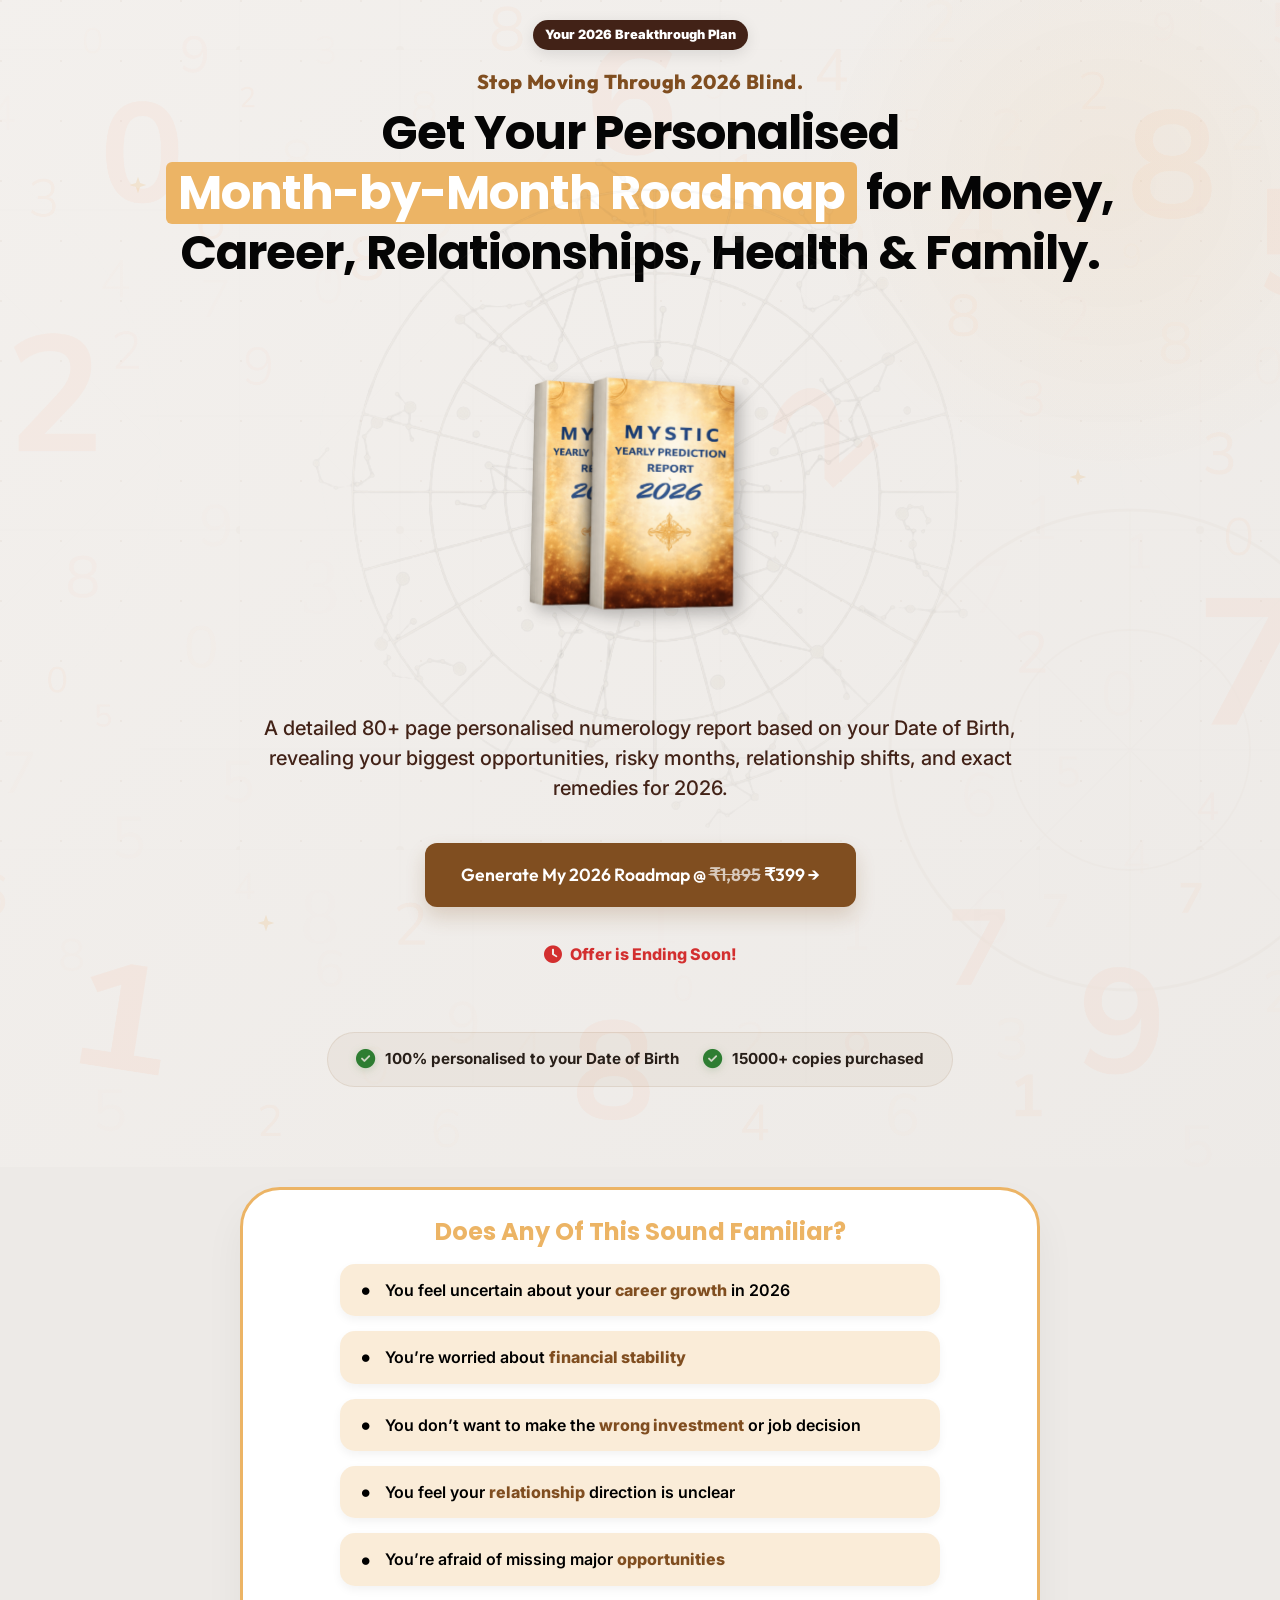
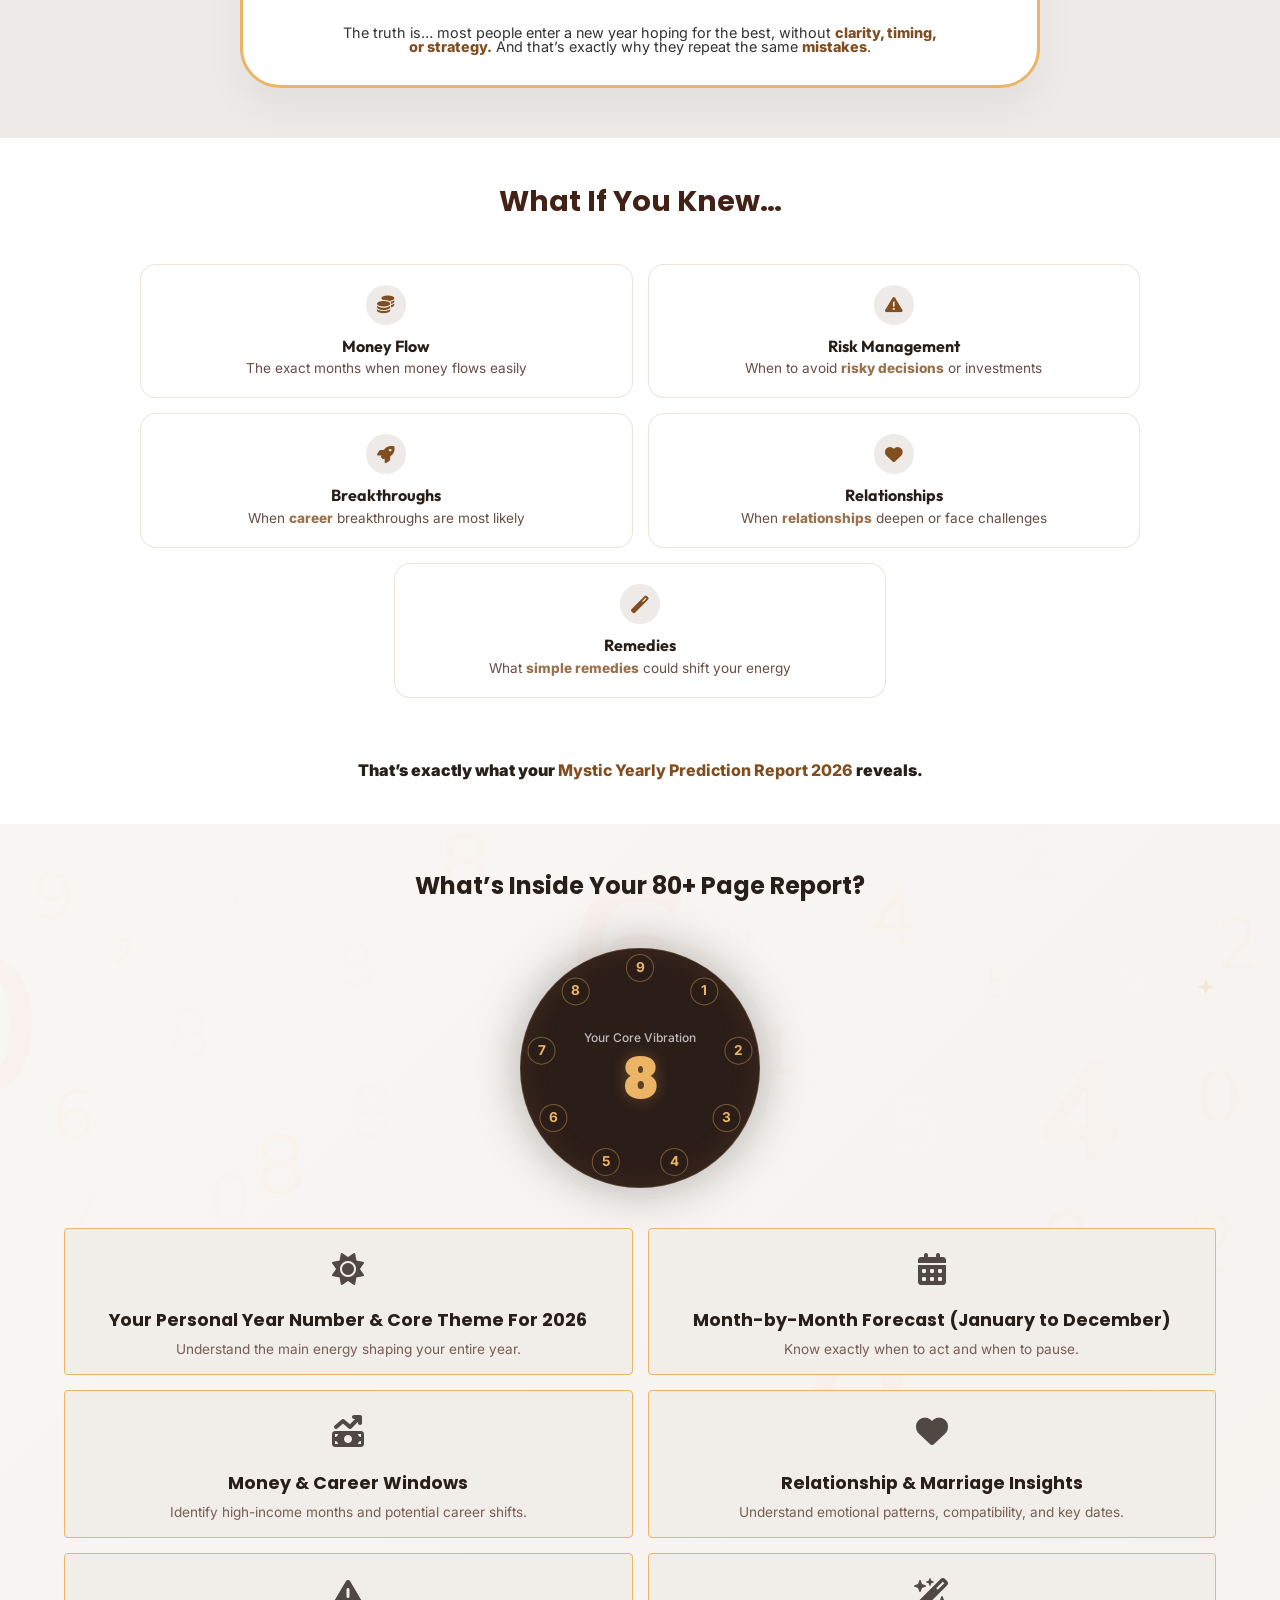
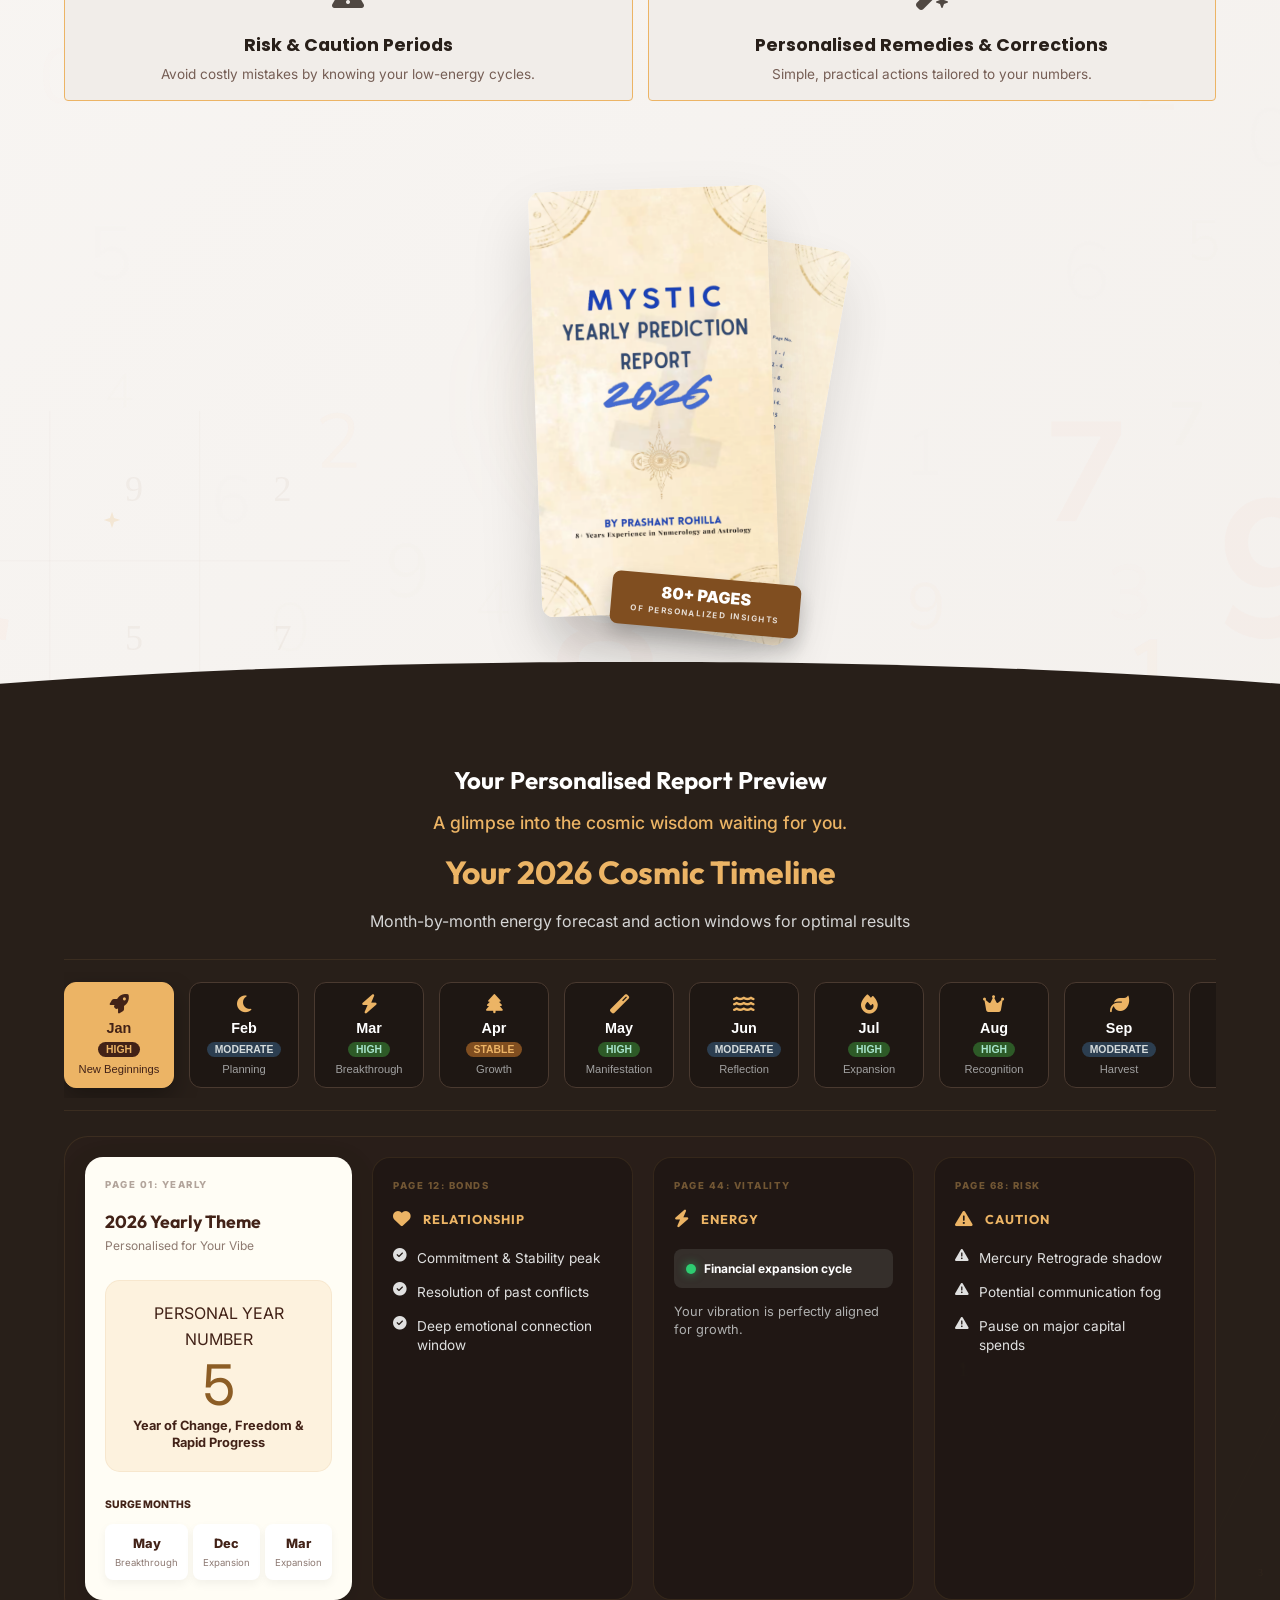
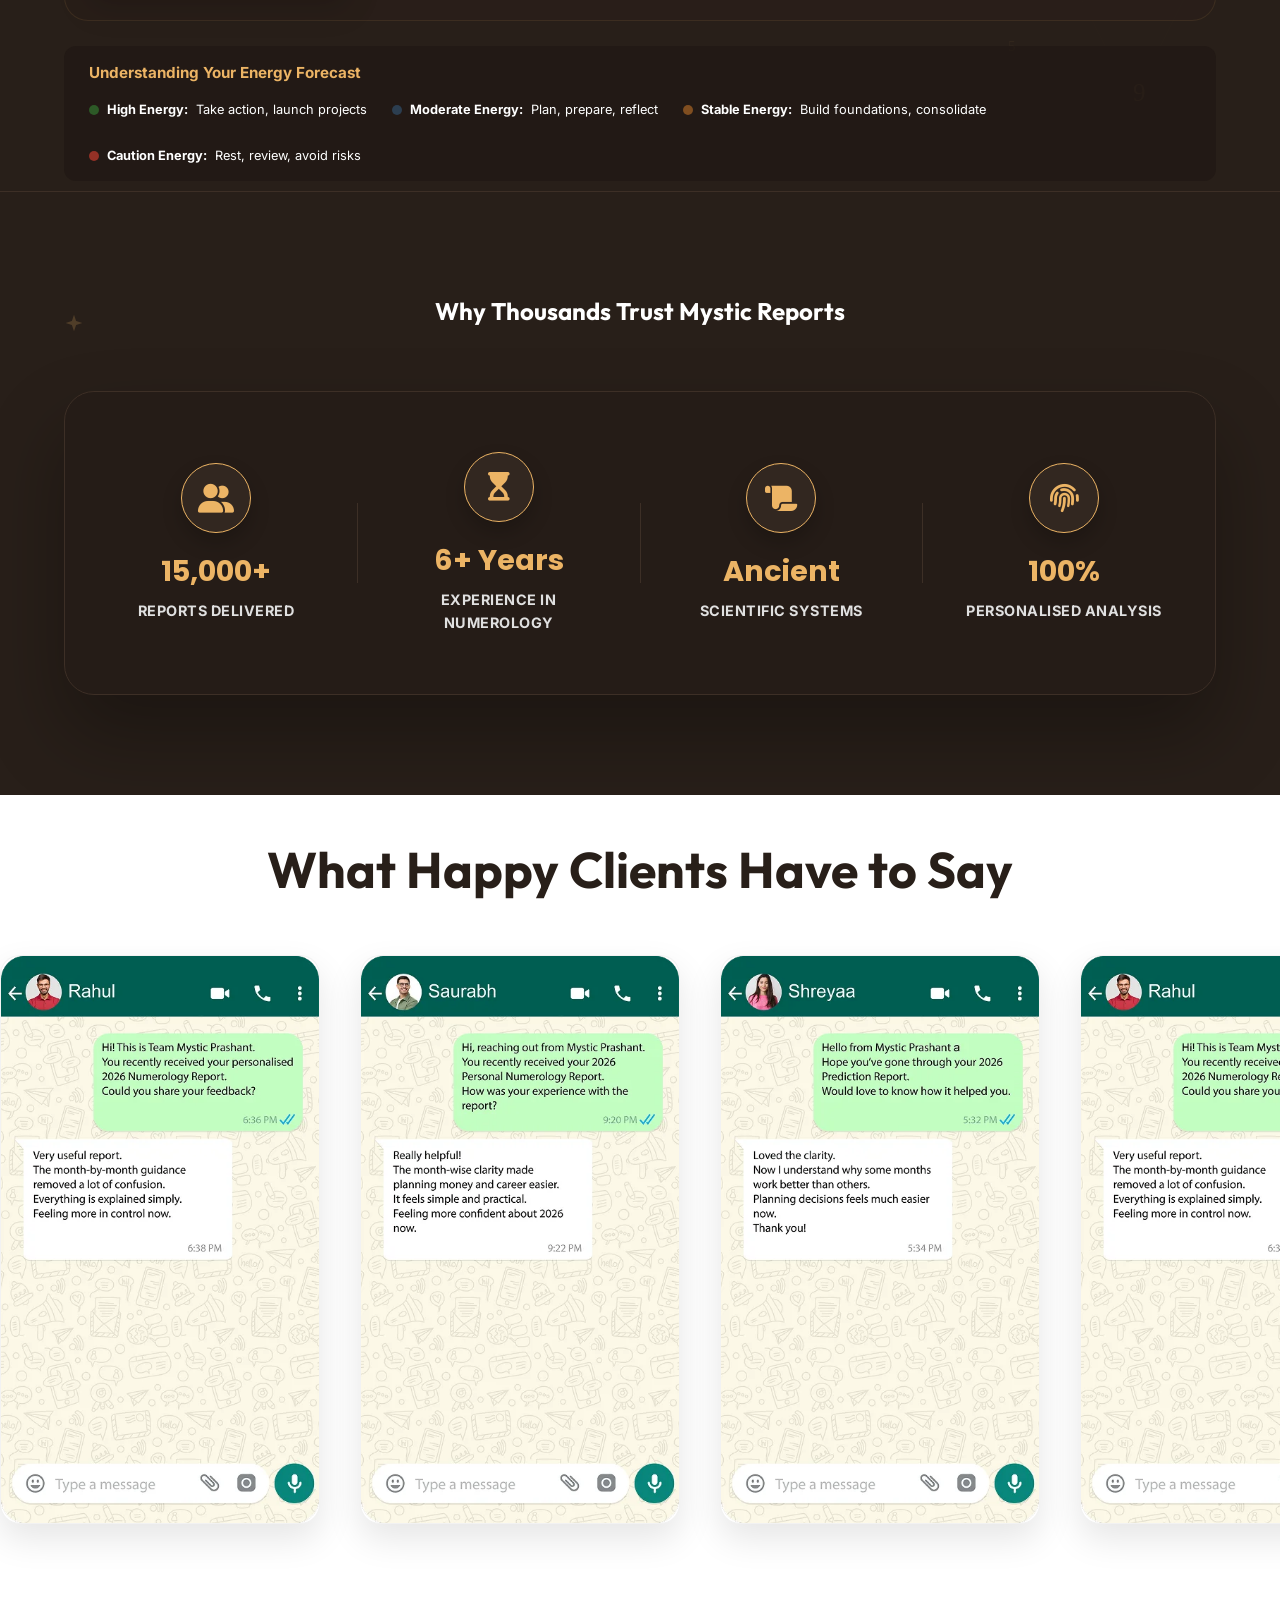
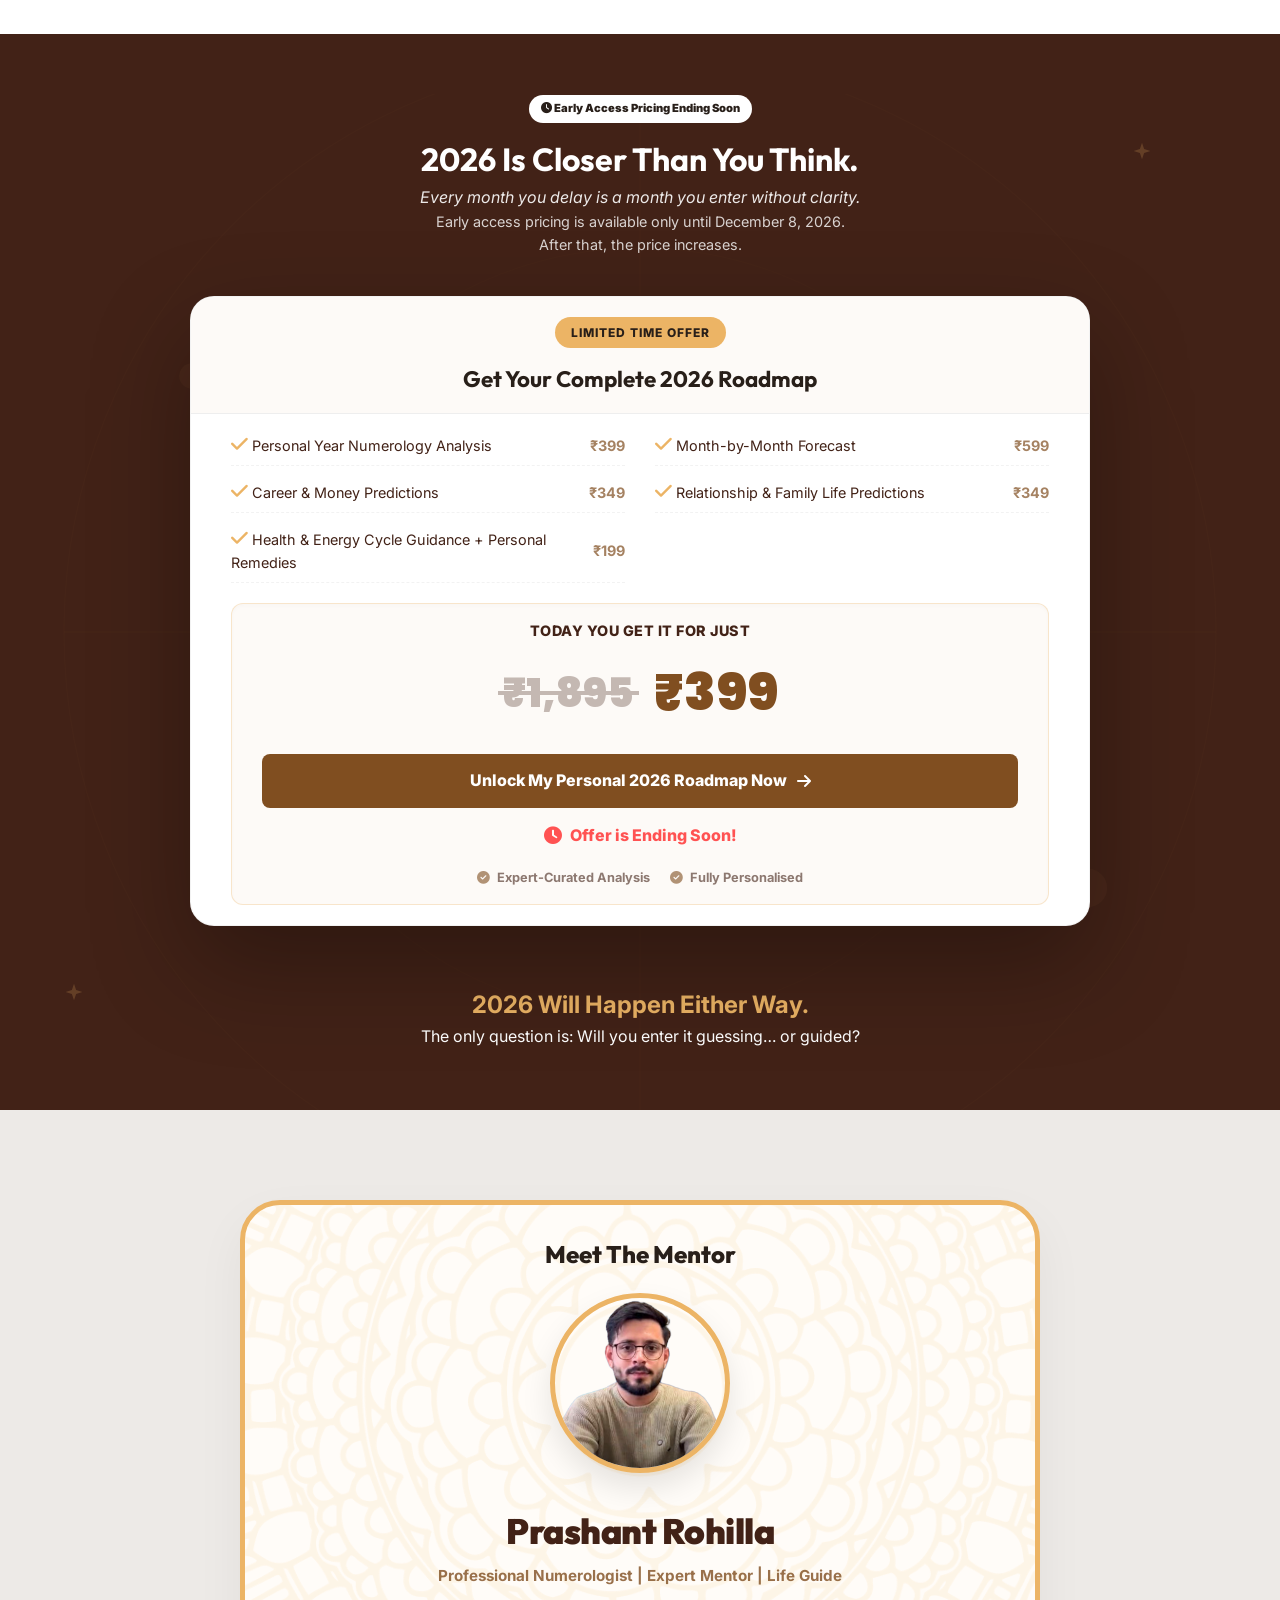
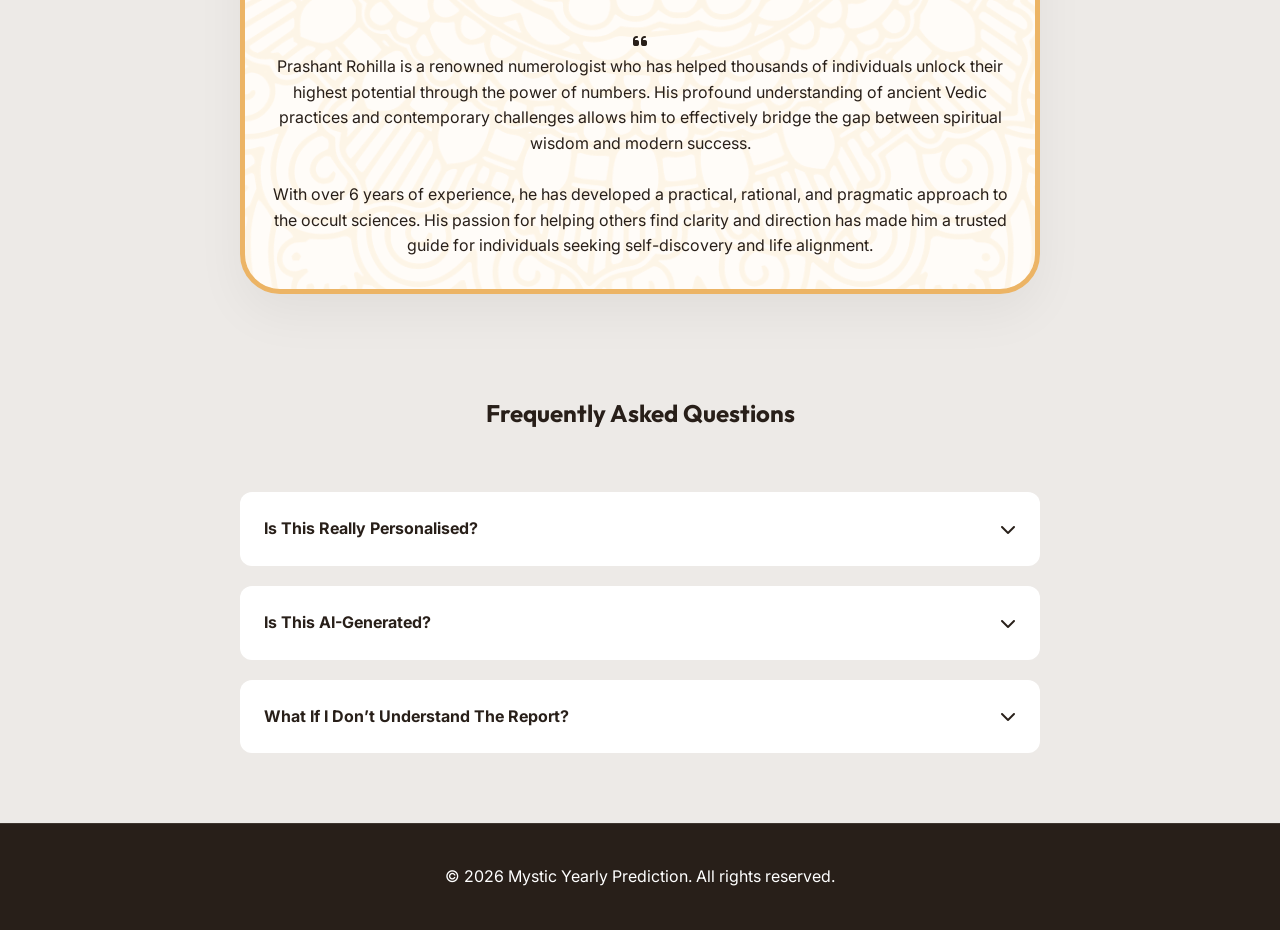
==== commit 1a5f8af4: "cta" ====
--- a/index.html
+++ b/index.html
@@ -46,6 +46,9 @@
             
             <div class="cta-section reveal">
                 <a href="#pricing" class="btn">Generate My 2026 Roadmap @ <span style="text-decoration: line-through; opacity: 0.7;">₹1,895</span> ₹399 →</a>
+                <div class="cta-urgency">
+                    <i class="fas fa-clock"></i> Offer is Ending Soon!
+                </div>
                 <div class="cta-checkmarks">
                     <span><i class="fas fa-check-circle"></i> 100% personalised to your Date of Birth</span>
                     <span><i class="fas fa-check-circle"></i> 15000+ copies purchased</span>
@@ -54,14 +57,6 @@
         </div>
     </section>
 
-    <div class="urgency-widget reveal">
-        <div class="container">
-            <div class="urgency-content">
-                <i class="fas fa-clock"></i>
-                <span>Offer is Ending Soon!</span>
-            </div>
-        </div>
-    </div>
 
     <!-- Problem Section -->
     <section class="problem" id="familiar">
@@ -323,77 +318,77 @@
                 </div>
 
                 <div class="forecast-dashboard reveal">
-                    <!-- Left Sidebar: Yearly Summary -->
-                    <div class="dashboard-sidebar">
-                        <div class="report-page-marker">PAGE 01: YEARLY ESSENCE</div>
-                        <div class="sidebar-card roadmap" id="roadmapCard">
-                            <div class="roadmap-header">
-                                <h4>2026 Yearly Theme</h4>
-                                <p>Personalised for Your Vibe</p>
-                            </div>
-                            
-                            <div class="personal-year-box">
-                                <span class="py-label">PERSONAL YEAR NUMBER</span>
-                                <div class="py-number" id="pyNumber">9</div>
-                                <p class="py-desc" id="pyDesc">Year of Completion & Wisdom</p>
-                            </div>
-
-                            <div class="key-months-section">
-                                <span class="key-label">CRITICAL SURGE MONTHS</span>
-                                <div class="key-months-grid" id="keyMonthsGrid">
-                                    <div class="key-month-pill">
-                                        <span class="km-name">Jan</span>
-                                        <span class="km-type">Launch</span>
-                                    </div>
-                                    <div class="key-month-pill">
-                                        <span class="km-name">May</span>
-                                        <span class="km-type">Surge</span>
-                                    </div>
-                                    <div class="key-month-pill">
-                                        <span class="km-name">Sep</span>
-                                        <span class="km-type">Result</span>
-                                    </div>
+                    <!-- Card 1: Yearly Summary -->
+                    <div class="forecast-card roadmap" id="roadmapCard">
+                        <div class="report-page-marker">PAGE 01: YEARLY</div>
+                        <div class="roadmap-header">
+                            <h4>2026 Yearly Theme</h4>
+                            <p>Personalised for Your Vibe</p>
+                        </div>
+                        
+                        <div class="personal-year-box">
+                            <span class="py-label">PERSONAL YEAR NUMBER</span>
+                            <div class="py-number" id="pyNumber">9</div>
+                            <p class="py-desc" id="pyDesc">Year of Completion & Wisdom</p>
+                        </div>
+
+                        <div class="key-months-section">
+                            <span class="key-label">SURGE MONTHS</span>
+                            <div class="key-months-grid" id="keyMonthsGrid">
+                                <div class="key-month-pill">
+                                    <span class="km-name">Jan</span>
+                                    <span class="km-type">Launch</span>
                                 </div>
-                            </div>
-                        </div>
-                    </div>
-
-                    <!-- Right Main: Monthly Specifics -->
-                    <div class="dashboard-main">
-                        <div class="report-page-marker">PAGE 44: MONTHLY DEEP DIVE</div>
-                        <div class="forecast-grid">
-                            <div class="forecast-card relationship" id="relationshipCard">
-                                <div class="card-title-row">
-                                    <i class="fas fa-heart"></i>
-                                    <h4>RELATIONSHIP & BONDS</h4>
+                                <div class="key-month-pill">
+                                    <span class="km-name">May</span>
+                                    <span class="km-type">Surge</span>
                                 </div>
-                                <ul id="relationshipList">
-                                    <li><i class="fas fa-circle-check"></i> Emotional peak in mid-month</li>
-                                    <li><i class="fas fa-circle-check"></i> High stability for family bonds</li>
-                                </ul>
-                            </div>
-                            <div class="forecast-card energy" id="energyCard">
-                                <div class="card-title-row">
-                                    <i class="fas fa-bolt"></i>
-                                    <h4>ENERGY & VITALITY</h4>
+                                <div class="key-month-pill">
+                                    <span class="km-name">Sep</span>
+                                    <span class="km-type">Result</span>
                                 </div>
-                                <div class="energy-status-bar">
-                                    <span class="status-dot"></span>
-                                    <span id="energyStatusText">High manifestation energy</span>
-                                </div>
-                                <p class="energy-insight">Your vibration is perfectly aligned for growth this month.</p>
-                            </div>
-                            <div class="forecast-card caution" id="cautionCard">
-                                <div class="card-title-row">
-                                    <i class="fas fa-triangle-exclamation"></i>
-                                    <h4>RISK MITIGATION</h4>
-                                </div>
-                                <ul id="cautionList">
-                                    <li><i class="fas fa-triangle-exclamation"></i> Avoid major capital spends</li>
-                                    <li><i class="fas fa-triangle-exclamation"></i> Pause on legal signings</li>
-                                </ul>
-                            </div>
-                        </div>
+                            </div>
+                        </div>
+                    </div>
+
+                    <!-- Card 2: Relationship -->
+                    <div class="forecast-card relationship" id="relationshipCard">
+                        <div class="report-page-marker">PAGE 12: BONDS</div>
+                        <div class="card-title-row">
+                            <i class="fas fa-heart"></i>
+                            <h4>RELATIONSHIP</h4>
+                        </div>
+                        <ul id="relationshipList">
+                            <li><i class="fas fa-circle-check"></i> Emotional peak</li>
+                            <li><i class="fas fa-circle-check"></i> High stability</li>
+                        </ul>
+                    </div>
+
+                    <!-- Card 3: Energy -->
+                    <div class="forecast-card energy" id="energyCard">
+                        <div class="report-page-marker">PAGE 44: VITALITY</div>
+                        <div class="card-title-row">
+                            <i class="fas fa-bolt"></i>
+                            <h4>ENERGY</h4>
+                        </div>
+                        <div class="energy-status-bar">
+                            <span class="status-dot"></span>
+                            <span id="energyStatusText">High manifestation energy</span>
+                        </div>
+                        <p class="energy-insight">Your vibration is perfectly aligned for growth.</p>
+                    </div>
+
+                    <!-- Card 4: Risk -->
+                    <div class="forecast-card caution" id="cautionCard">
+                        <div class="report-page-marker">PAGE 68: RISK</div>
+                        <div class="card-title-row">
+                            <i class="fas fa-triangle-exclamation"></i>
+                            <h4>CAUTION</h4>
+                        </div>
+                        <ul id="cautionList">
+                            <li><i class="fas fa-triangle-exclamation"></i> Avoid major spends</li>
+                            <li><i class="fas fa-triangle-exclamation"></i> Pause on legal</li>
+                        </ul>
                     </div>
                 </div>
 
@@ -550,6 +545,9 @@
                             </div>
                         </div>
                         <a href="#" class="cta-btn pulse">Unlock My Personal 2026 Roadmap Now <i class="fas fa-arrow-right"></i></a>
+                        <div class="cta-urgency" style="color: #ff5252; margin-bottom: 20px;">
+                            <i class="fas fa-clock"></i> Offer is Ending Soon!
+                        </div>
                         <div class="pricing-trust-badges">
                             <span><i class="fas fa-check-circle"></i> Expert-Curated Analysis</span>
                             <span><i class="fas fa-check-circle"></i> Fully Personalised</span>
@@ -642,6 +640,9 @@
 
     <!-- Sticky Mobile CTA -->
     <div class="sticky-mobile-cta">
+        <div class="cta-urgency" style="font-size: 0.75rem; margin-top: 0; margin-bottom: 8px;">
+            <i class="fas fa-clock"></i> Offer is Ending Soon!
+        </div>
         <a href="#pricing" class="mobile-cta-btn">Unlock My Personal 2026 Roadmap Now <i class="fas fa-arrow-right"></i></a>
     </div>
 
--- a/style.css
+++ b/style.css
@@ -509,40 +509,34 @@
     font-size: 0.9rem;
 }
 
-/* Urgency Widget */
-.urgency-widget {
-    padding: 15px 0;
-    border-top: 1px solid rgba(236, 180, 101, 0.2);
-    border-bottom: 1px solid rgba(236, 180, 101, 0.2);
-    position: relative;
-    z-index: 5;
-}
-
-.urgency-content {
-    display: flex;
-    align-items: center;
-    justify-content: center;
-    gap: 12px;
+/* CTA Urgency Subtext */
+.cta-urgency {
     color: #d32f2f;
     font-weight: 800;
+    font-size: 1rem;
+    margin-top: 15px;
+    margin-bottom: 20px;
+    display: flex;
+    align-items: center;
+    justify-content: center;
+    gap: 8px;
+    animation: flash 2s infinite;
+}
+
+.cta-urgency i {
     font-size: 1.1rem;
-    text-align: center;
-    animation: flash 2s infinite;
-}
-
-.urgency-content i {
-    font-size: 1.2rem;
 }
 
 @keyframes flash {
     0%, 100% { opacity: 1; }
-    50% { opacity: 0.7; }
+    50% { opacity: 0.6; }
 }
 
 @media (max-width: 768px) {
-    .urgency-content {
-        font-size: 0.9rem;
-        padding: 0 10px;
+    .cta-urgency {
+        font-size: 0.85rem;
+        margin-top: 10px;
+        margin-bottom: 15px;
     }
 }
 
@@ -1173,10 +1167,10 @@
 /* Month Selector */
 .month-selector-wrapper {
     position: relative;
-    margin-bottom: 30px;
+    margin-bottom: 25px;
     border-top: 1px solid rgba(236, 180, 101, 0.1);
     border-bottom: 1px solid rgba(236, 180, 101, 0.1);
-    padding: 15px 0;
+    padding: 12px 0;
 }
 
 .month-selector {
@@ -1196,15 +1190,15 @@
 }
 
 .month-btn {
-    flex: 0 0 100px;
+    flex: 0 0 110px;
     background: #1e1713;
     border: 1px solid #4a3a30;
     border-radius: 12px;
-    padding: 15px 10px;
+    padding: 12px 8px;
     display: flex;
     flex-direction: column;
     align-items: center;
-    gap: 8px;
+    gap: 6px;
     cursor: pointer;
     transition: all 0.3s cubic-bezier(0.4, 0, 0.2, 1);
     color: white;
@@ -1259,97 +1253,139 @@
     color: var(--sunlit-clay);
 }
 
-/* Intelligent Forecast Dashboard */
+/* Intelligent Forecast Dashboard - Single Row 4-Column */
 .forecast-dashboard {
     display: grid;
-    grid-template-columns: 350px 1fr;
-    gap: 30px;
+    grid-template-columns: repeat(4, 1fr);
+    gap: 20px;
     background: rgba(43, 31, 25, 0.4);
-    padding: 30px;
+    padding: 20px;
     border-radius: 24px;
     border: 1px solid rgba(236, 180, 101, 0.1);
     backdrop-filter: blur(10px);
-    margin-bottom: 30px;
+    margin-bottom: 25px;
 }
 
 .report-page-marker {
-    font-size: 0.65rem;
+    font-size: 0.6rem;
     font-weight: 800;
     color: var(--sunlit-clay);
-    opacity: 0.5;
-    letter-spacing: 2px;
-    margin-bottom: 12px;
-}
-
-.dashboard-sidebar {
-    display: flex;
-    flex-direction: column;
-}
-
-.sidebar-card.roadmap {
-    background: #fffdf5;
-    color: var(--espresso);
-    padding: 30px;
-    border-radius: 20px;
-    height: 100%;
-    box-shadow: 0 15px 35px rgba(0,0,0,0.2);
-}
-
-.dashboard-main {
-    display: flex;
-    flex-direction: column;
-}
-
-.forecast-grid {
-    display: grid;
-    grid-template-columns: repeat(2, 1fr);
-    grid-template-rows: auto auto;
-    gap: 20px;
+    opacity: 0.4;
+    letter-spacing: 1.5px;
+    margin-bottom: 15px;
+    display: block;
 }
 
 .forecast-card {
     background: rgba(30, 23, 19, 0.8);
     border: 1px solid rgba(236, 180, 101, 0.1);
     border-radius: 18px;
-    padding: 24px;
+    padding: 20px;
     transition: all 0.4s cubic-bezier(0.175, 0.885, 0.32, 1.275);
-}
-
-.forecast-card.energy {
-    grid-column: 1 / -1;
-    display: flex;
-    align-items: center;
-    justify-content: space-between;
-    gap: 30px;
+    display: flex;
+    flex-direction: column;
+}
+
+.forecast-card.roadmap {
+    background: #fffdf5;
+    color: var(--espresso);
+    border: none;
+    box-shadow: 0 10px 30px rgba(0,0,0,0.15);
+}
+
+.forecast-card.roadmap .report-page-marker {
+    color: var(--espresso);
 }
 
 .card-title-row {
     display: flex;
     align-items: center;
     gap: 12px;
-    margin-bottom: 18px;
+    margin-bottom: 20px;
 }
 
 .card-title-row i {
     color: var(--sunlit-clay);
-    font-size: 1.2rem;
+    font-size: 1.1rem;
 }
 
 .card-title-row h4 {
     margin: 0;
-    border: none;
-    padding: 0;
-    font-size: 0.85rem;
+    font-size: 0.8rem;
     letter-spacing: 1px;
     text-transform: uppercase;
     color: var(--sunlit-clay);
-}
-
-.energy-insight {
-    font-size: 0.85rem;
-    color: #b0b0b0;
-    max-width: 300px;
-    margin: 0;
+    white-space: nowrap;
+}
+
+.forecast-card.roadmap h4 {
+    color: var(--espresso);
+    font-size: 1.1rem;
+    text-transform: none;
+    letter-spacing: normal;
+}
+
+.roadmap-header p {
+    font-size: 0.75rem;
+    opacity: 0.6;
+    margin-bottom: 15px;
+}
+
+.personal-year-box {
+    background: #fdf2de;
+    padding: 20px;
+    border-radius: 15px;
+    margin: 10px 0;
+    text-align: center;
+    border: 1px solid rgba(193, 141, 69, 0.1);
+}
+
+.py-number {
+    font-size: 3.5rem; /* Slightly smaller to fit 4 cols */
+    color: #8c5d25;
+    margin: 5px 0;
+    line-height: 1;
+}
+
+.py-desc {
+    font-size: 0.8rem;
+    font-weight: 700;
+    line-height: 1.3;
+}
+
+.key-label {
+    font-size: 0.65rem;
+    font-weight: 800;
+    margin-top: 15px;
+    margin-bottom: 10px;
+    display: block;
+    color: var(--espresso);
+}
+
+.key-months-grid {
+    display: flex;
+    gap: 5px;
+}
+
+.key-month-pill {
+    flex: 1;
+    background: white;
+    padding: 8px 4px;
+    border-radius: 8px;
+    text-align: center;
+    box-shadow: 0 4px 10px rgba(0,0,0,0.05);
+}
+
+.km-name {
+    display: block;
+    font-weight: 800;
+    font-size: 0.75rem;
+}
+
+.km-type {
+    display: block;
+    font-size: 0.6rem;
+    opacity: 0.6;
 }
 
 .forecast-card ul {
@@ -1358,57 +1394,39 @@
 }
 
 .forecast-card ul li {
-    font-size: 0.9rem;
-    margin-bottom: 12px;
+    font-size: 0.85rem;
+    margin-bottom: 15px;
     display: flex;
     gap: 10px;
     line-height: 1.4;
     color: #e0e0e0;
 }
 
-.personal-year-box {
-    background: #fdf2de;
-    padding: 25px;
-    border-radius: 15px;
-    margin: 20px 0;
-    text-align: center;
-    border: 1px solid rgba(193, 141, 69, 0.1);
-}
-
-.py-number {
-    font-size: 4rem;
-    color: #8c5d25;
-    margin: 10px 0;
-}
-
-.key-month-pill {
-    background: white;
-    box-shadow: 0 4px 10px rgba(0,0,0,0.05);
-}
-
-.key-label {
-    font-size: 0.65rem;
-    font-weight: 800;
-    margin-bottom: 12px;
-    display: block;
-    color: var(--espresso);
-}
-
-.key-months-grid {
-    display: flex;
-    gap: 8px;
-}
-
 .energy-status-bar {
     background: rgba(238, 248, 255, 0.1);
-    padding: 12px 18px;
-    border-radius: 10px;
-    display: flex;
-    align-items: center;
-    gap: 10px;
-    font-size: 0.8rem;
+    padding: 10px 12px;
+    border-radius: 8px;
+    display: flex;
+    align-items: center;
+    gap: 8px;
+    font-size: 0.75rem;
     font-weight: 700;
     color: white;
+    margin-bottom: 15px;
+}
+
+.status-dot {
+    width: 8px;
+    height: 8px;
+    background: #2ecc71;
+    border-radius: 50%;
+    box-shadow: 0 0 10px rgba(46, 204, 113, 0.6);
+}
+
+.energy-insight {
+    font-size: 0.8rem;
+    color: #b0b0b0;
+    line-height: 1.4;
 }
 
 .status-dot {
@@ -1443,12 +1461,12 @@
 .legend-item {
     display: flex;
     align-items: center;
-    gap: 10px;
-    font-size: 0.85rem;
+    gap: 8px;
+    font-size: 0.8rem;
 }
 
 .legend-item strong {
-    white-space: nowrap; /* Keep 'Stable Energy:' in one line */
+    white-space: nowrap;
 }
 
 .legend-item .dot {
@@ -1462,14 +1480,10 @@
 .legend-item .dot.stable { background: var(--saddle-brown); }
 .legend-item .dot.caution { background: #943126; }
 
-@media (max-width: 1024px) {
+@media (max-width: 991px) {
     .forecast-dashboard {
-        grid-template-columns: 1fr;
+        grid-template-columns: repeat(2, 1fr);
         padding: 20px;
-    }
-
-    .forecast-grid {
-        grid-template-columns: repeat(2, 1fr);
         gap: 20px;
     }
 }
@@ -1482,60 +1496,33 @@
     }
 
     .month-btn {
-        flex: 0 0 calc(33.33% - 8px); /* 3 per row for better text fit */
+        flex: 0 0 calc(33.33% - 8px); 
         padding: 15px 5px;
         min-width: 80px;
     }
 
-    .month-btn i {
-        font-size: 1.1rem;
-    }
-
-    .month-btn .m-name {
-        font-size: 0.85rem;
-    }
-
-    .month-btn .m-status {
-        font-size: 0.55rem;
-        padding: 1px 6px;
-        margin: 2px 0;
-    }
-
-    .month-btn .m-desc {
-        font-size: 0.65rem;
-        opacity: 0.8;
-        display: block;
-        white-space: normal; /* Allow wrap if needed */
-        text-align: center;
-    }
-
-    .forecast-grid {
-        display: grid;
+    .month-btn .m-name { font-size: 0.85rem; }
+    .month-btn .m-status { font-size: 0.55rem; padding: 1px 6px; }
+    .month-btn .m-desc { font-size: 0.65rem; display: block; text-align: center; }
+
+    .forecast-dashboard {
         grid-template-columns: 1fr;
         gap: 15px;
-        margin: 0;
-        padding: 0;
-    }
-
-    .forecast-card.energy {
-        flex-direction: column;
-        align-items: center;
-        text-align: center;
-        gap: 15px;
-    }
-
-    .energy-insight {
-        max-width: 100%;
+        padding: 15px;
     }
 
     .report-page-marker {
         text-align: center;
     }
+
+    .energy-status-bar {
+        justify-content: center;
+    }
+
+    .energy-insight {
+        text-align: center;
+    }
     
-    .sidebar-card.roadmap {
-        padding: 20px;
-    }
-
     .py-number {
         font-size: 3rem;
     }
@@ -1549,7 +1536,7 @@
 
 @media (max-width: 480px) {
     .month-btn {
-        flex: 0 0 calc(33.33% - 8px); /* 3 per row on very small screens */
+        flex: 0 0 calc(33.33% - 8px);
     }
 }
 
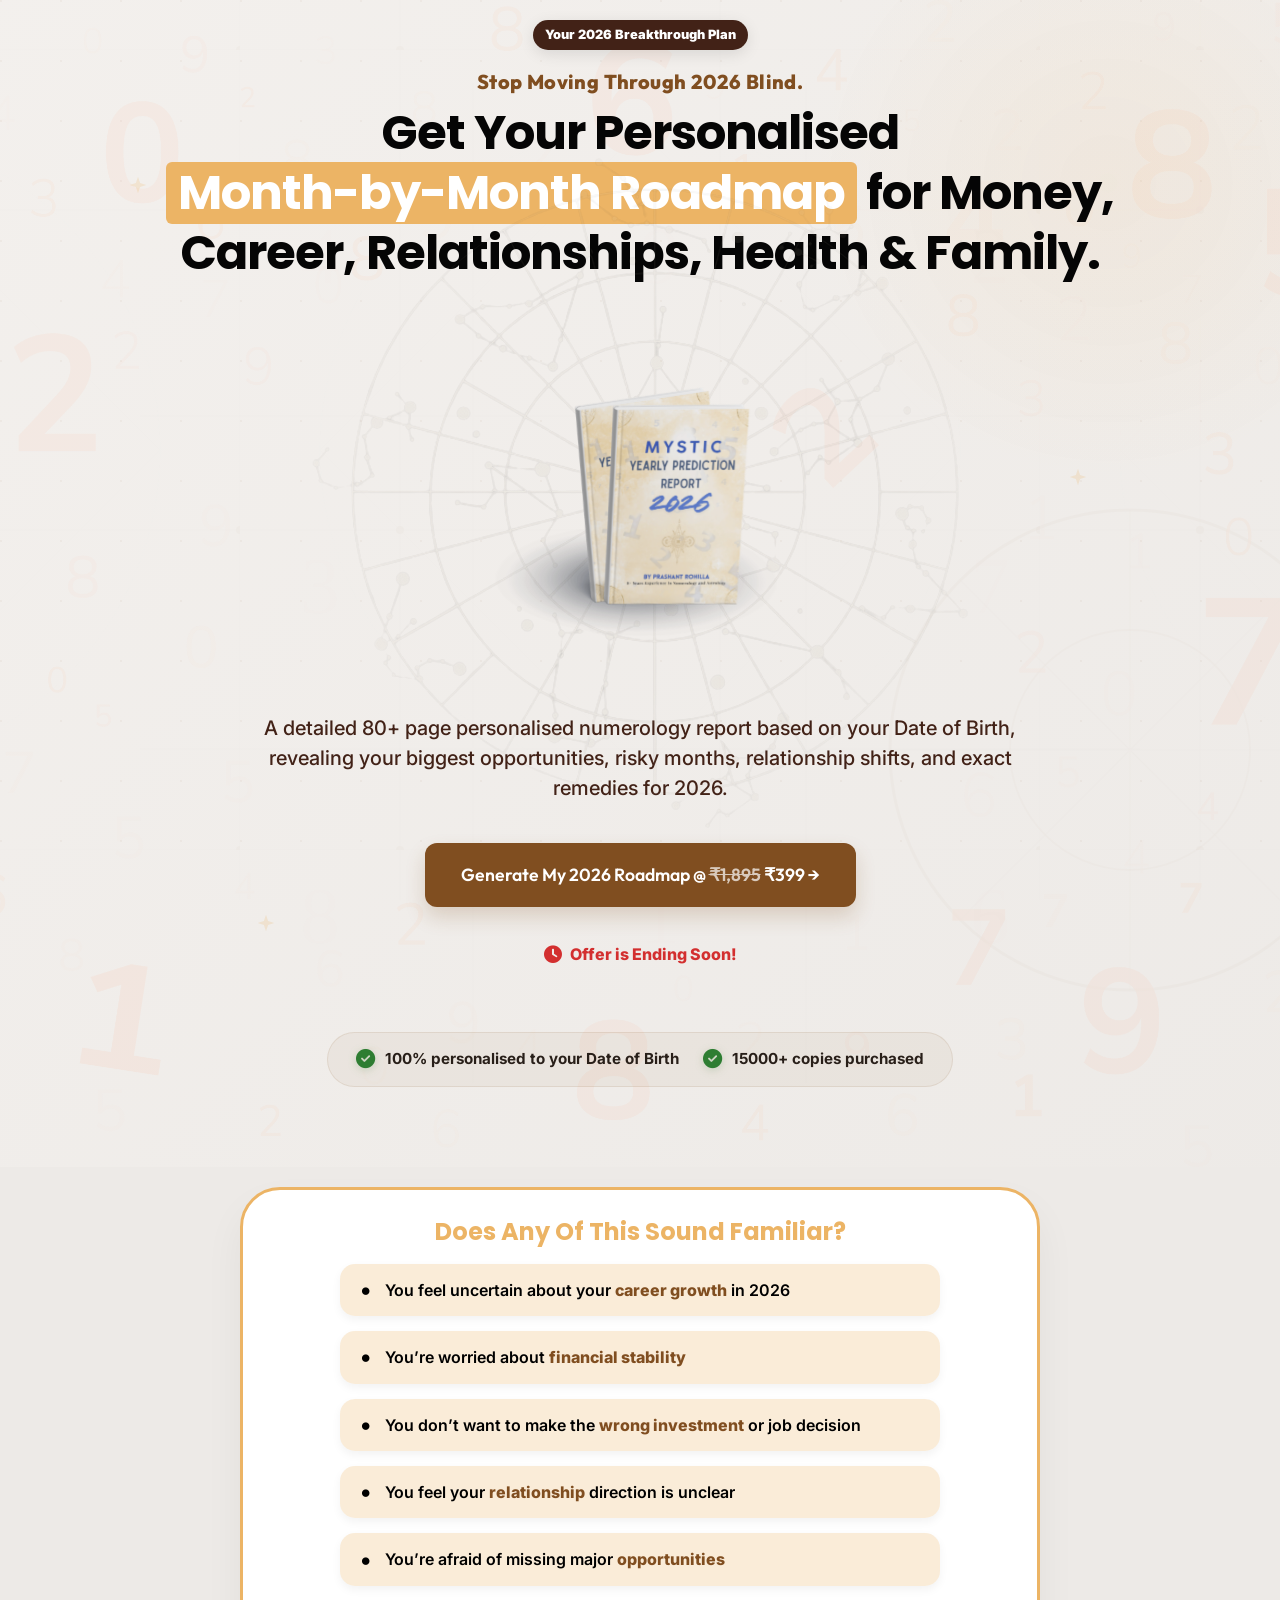
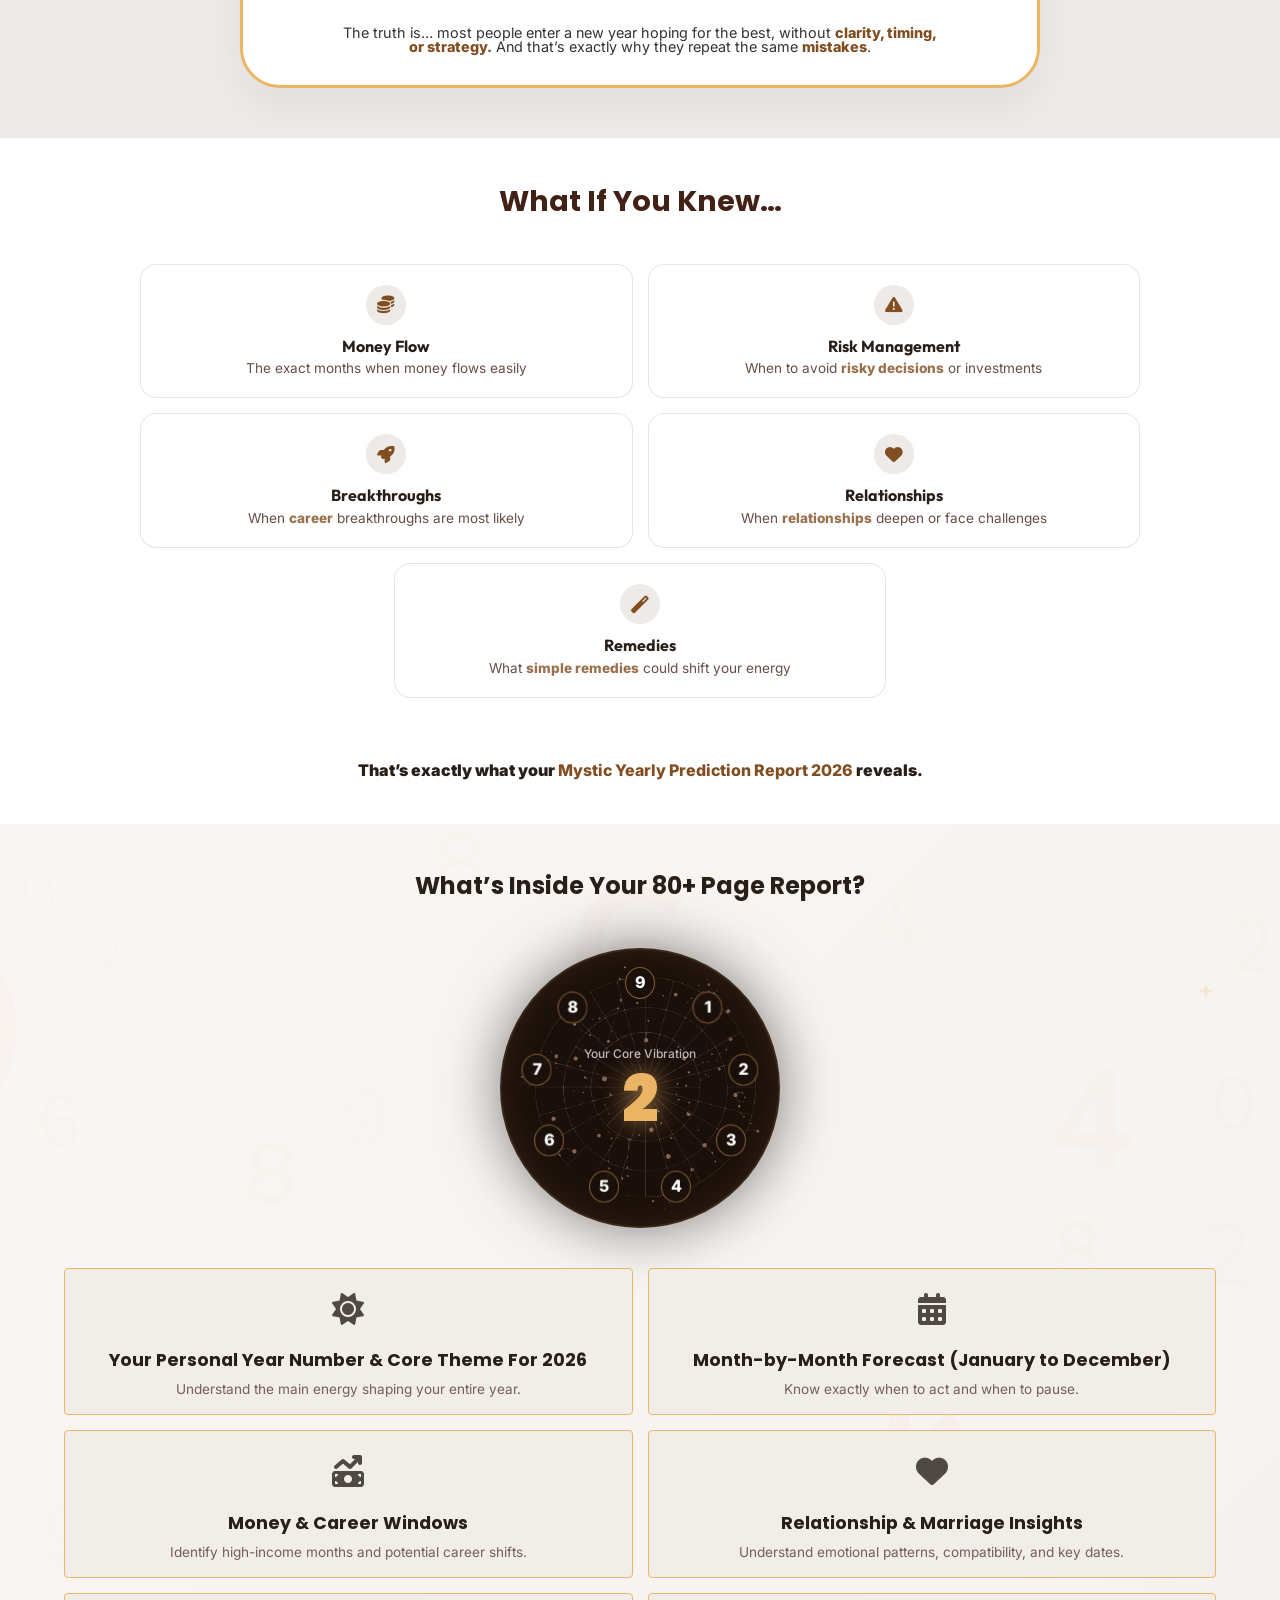
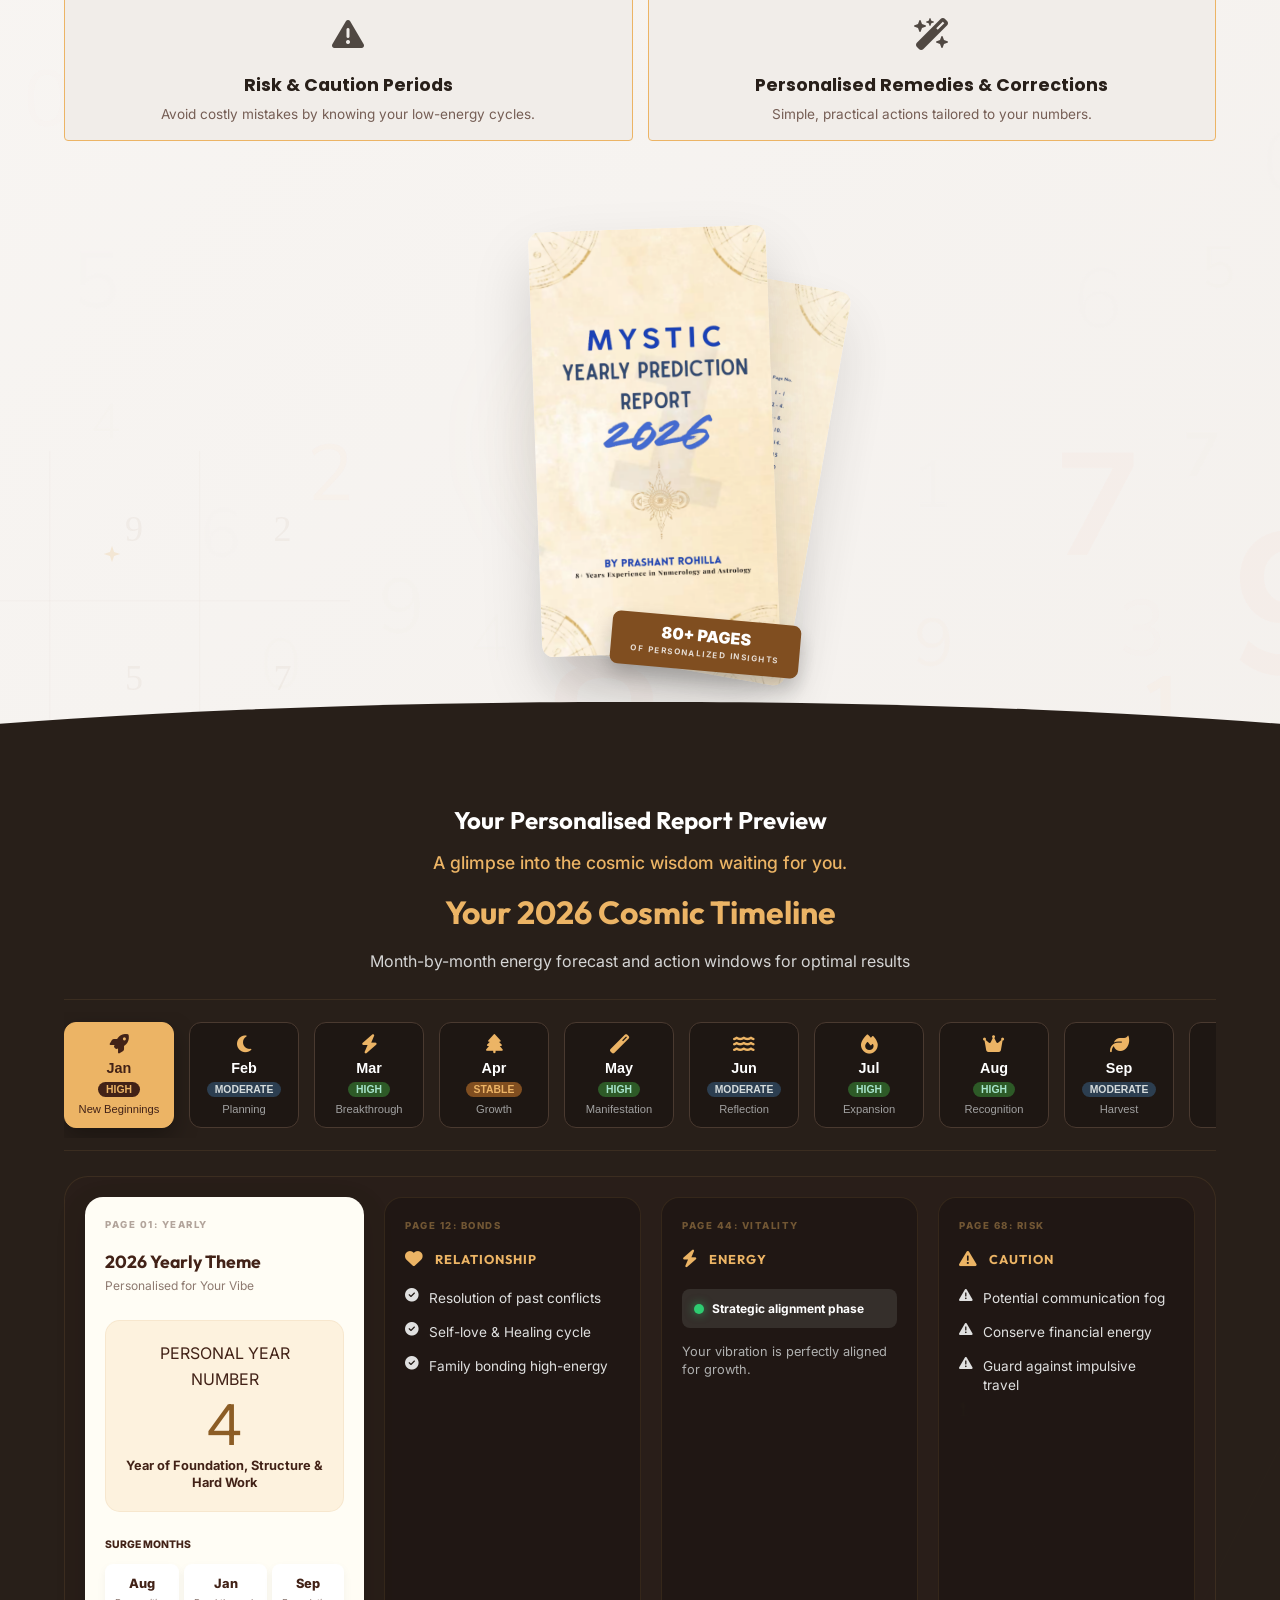
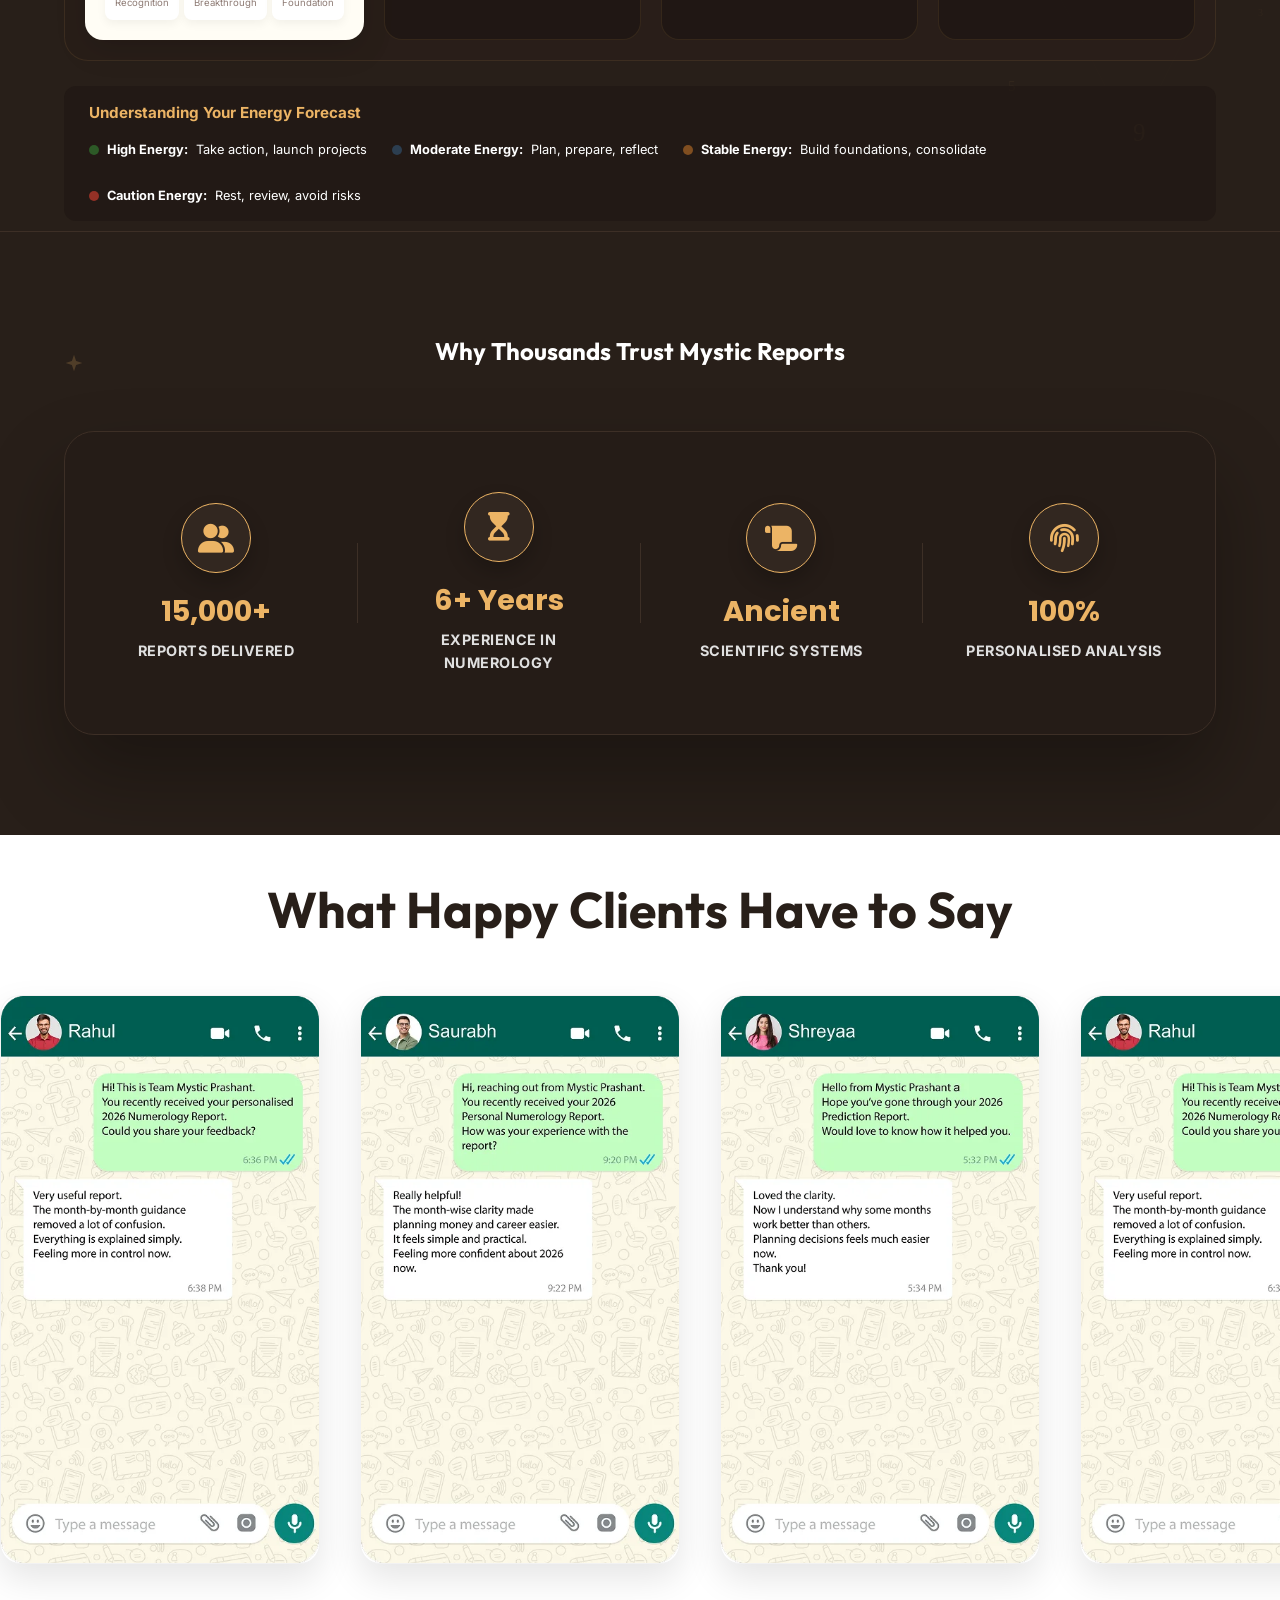
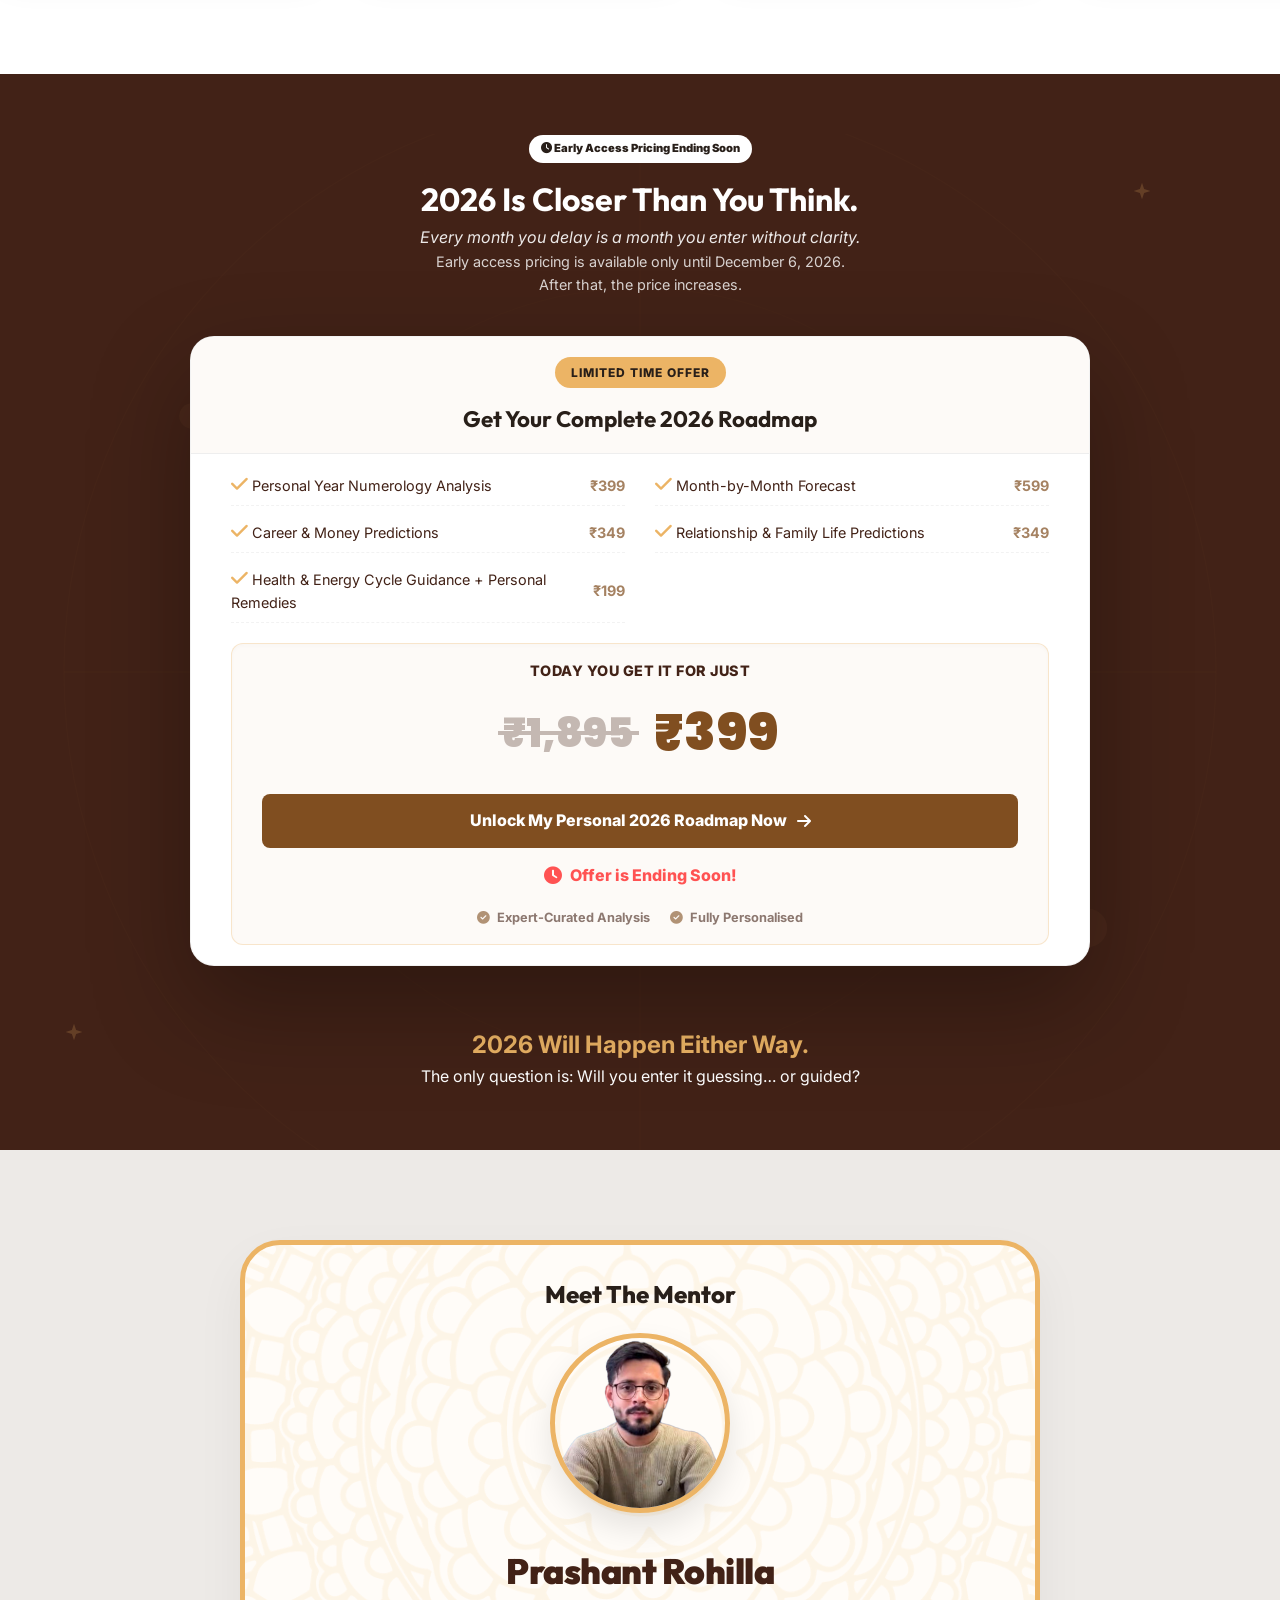
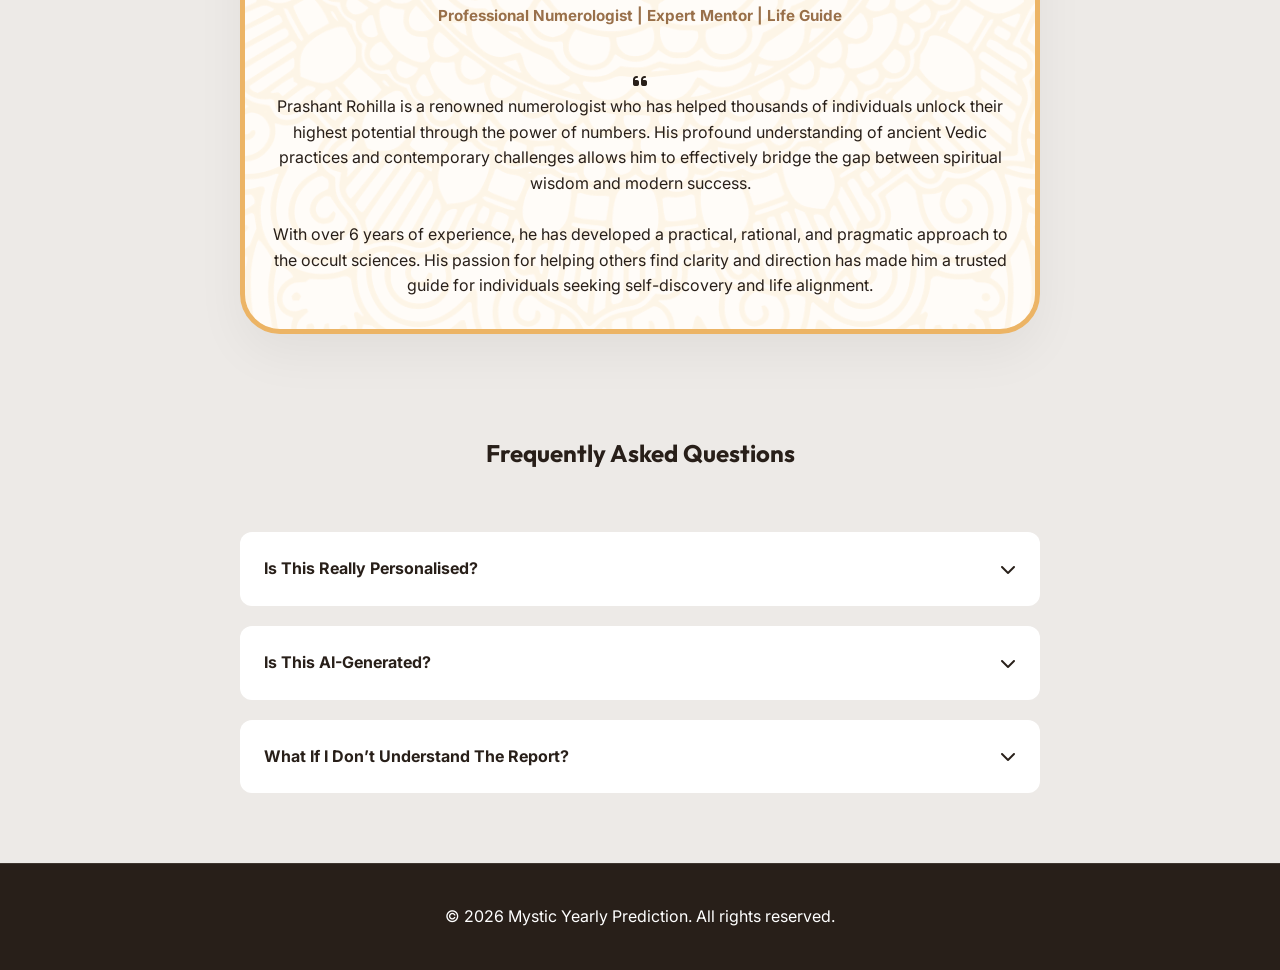
==== commit 49e8895a: "cosmos" ====
--- a/index.html
+++ b/index.html
@@ -139,6 +139,9 @@
                 <!-- Vibration Wheel Showcase -->
                 <div class="vibration-showcase reveal">
                     <div class="vibration-wheel">
+                        <div class="cosmos-bg-wrapper">
+                            <img src="assets/cosmos.svg" alt="" class="vibration-cosmos-bg">
+                        </div>
                         <div class="wheel-center">
                             <span class="vibration-label">Your Core Vibration</span>
                             <span class="vibration-number">7</span>
--- a/style.css
+++ b/style.css
@@ -761,26 +761,51 @@
 
 .vibration-wheel {
     position: relative;
-    width: 240px; /* Reduced from 320px */
-    height: 240px; /* Reduced from 320px */
-    background: #2b1d18; /* Deep espresso variant */
+    width: 280px;
+    height: 280px;
+    background: #1a0f0a; /* Darker space background */
     border-radius: 50%;
     display: flex;
     justify-content: center;
     align-items: center;
-    box-shadow: 0 0 50px rgba(0,0,0,0.3), inset 0 0 30px rgba(236, 180, 101, 0.1);
-    border: 1px solid rgba(236, 180, 101, 0.2);
+    box-shadow: 0 0 60px rgba(0,0,0,0.5), inset 0 0 40px rgba(236, 180, 101, 0.1);
+    border: 2px solid rgba(236, 180, 101, 0.15);
+    overflow: hidden; /* Contains the cosmic background */
+}
+
+.cosmos-bg-wrapper {
+    position: absolute;
+    top: 0;
+    left: 0;
+    width: 100%;
+    height: 100%;
+    opacity: 0.6;
+    animation: rotateCosmos 60s linear infinite;
+    pointer-events: none;
+    z-index: 1;
+}
+
+.vibration-cosmos-bg {
+    width: 100%;
+    height: 100%;
+    object-fit: cover;
+    filter: sepia(0.5) hue-rotate(340deg) brightness(0.8);
+}
+
+@keyframes rotateCosmos {
+    from { transform: rotate(0deg) scale(1.2); }
+    to { transform: rotate(360deg) scale(1.2); }
 }
 
 .wheel-center {
     position: relative;
-    z-index: 10;
+    z-index: 5;
     text-align: center;
 }
 
 .vibration-label {
     display: block;
-    font-size: 0.75rem; /* Scaled down */
+    font-size: 0.75rem;
     color: #fff;
     opacity: 0.7;
     margin-bottom: 5px;
@@ -789,12 +814,12 @@
 
 .vibration-number {
     display: block;
-    font-size: 3.5rem; /* Reduced from 4.5rem */
+    font-size: 4rem;
     font-weight: 900;
     color: var(--sunlit-clay);
     line-height: 1;
     font-family: 'Poppins', sans-serif;
-    text-shadow: 0 0 15px rgba(236, 180, 101, 0.3);
+    text-shadow: 0 0 25px rgba(236, 180, 101, 0.6);
 }
 
 .orbit-numbers {
@@ -802,37 +827,37 @@
     width: 100%;
     height: 100%;
     animation: rotateWheel 40s linear infinite;
+    z-index: 6;
 }
 
 .orbit-item {
     position: absolute;
     top: 50%;
     left: 50%;
-    width: 30px; /* Reduced from 40px */
+    width: 30px;
     height: 30px;
-    margin-top: -15px; /* Half of width */
+    margin-top: -15px;
     margin-left: -15px;
     display: flex;
     justify-content: center;
     align-items: center;
-    /* Formula: R * cos/sin(angle) */
-    /* Angle = (index - 1) * 360 / 9 */
-    transform: rotate(calc(var(--i) * 40deg)) translateY(-100px) rotate(calc(var(--i) * -40deg));
+    transform: rotate(calc(var(--i) * 40deg)) translateY(-105px) rotate(calc(var(--i) * -40deg));
 }
 
 .orbit-item span {
-    width: 28px; /* Reduced from 34px */
-    height: 28px;
+    width: 32px;
+    height: 32px;
     border-radius: 50%;
-    border: 1px solid rgba(236, 180, 101, 0.4);
+    border: 1px solid rgba(236, 180, 101, 0.5);
     display: flex;
     justify-content: center;
     align-items: center;
-    color: var(--sunlit-clay);
-    font-weight: 700;
-    font-size: 0.85rem;
-    background: rgba(43, 29, 24, 0.8);
-    transition: all 0.3s ease;
+    color: #fff;
+    font-weight: 800;
+    font-size: 1rem;
+    background: rgba(26, 15, 10, 0.6);
+    backdrop-filter: blur(4px);
+    transition: all 0.3s cubic-bezier(0.4, 0, 0.2, 1);
 }
 
 .orbit-item:hover span {
@@ -843,11 +868,21 @@
 
 .wheel-halo {
     position: absolute;
-    width: 110%;
-    height: 110%;
-    border: 1px dashed rgba(236, 180, 101, 0.15);
+    width: 105%;
+    height: 105%;
+    border: 1px solid rgba(236, 180, 101, 0.2);
     border-radius: 50%;
     animation: pulseHalo 4s ease-in-out infinite;
+    z-index: 1;
+}
+
+@keyframes pulseNumber {
+    0%, 100% { transform: scale(1); text-shadow: 0 0 25px rgba(236, 180, 101, 0.6); }
+    50% { transform: scale(1.05); text-shadow: 0 0 40px rgba(236, 180, 101, 0.8); }
+}
+
+.vibration-number {
+    animation: pulseNumber 3s ease-in-out infinite;
 }
 
 @keyframes rotateWheel {
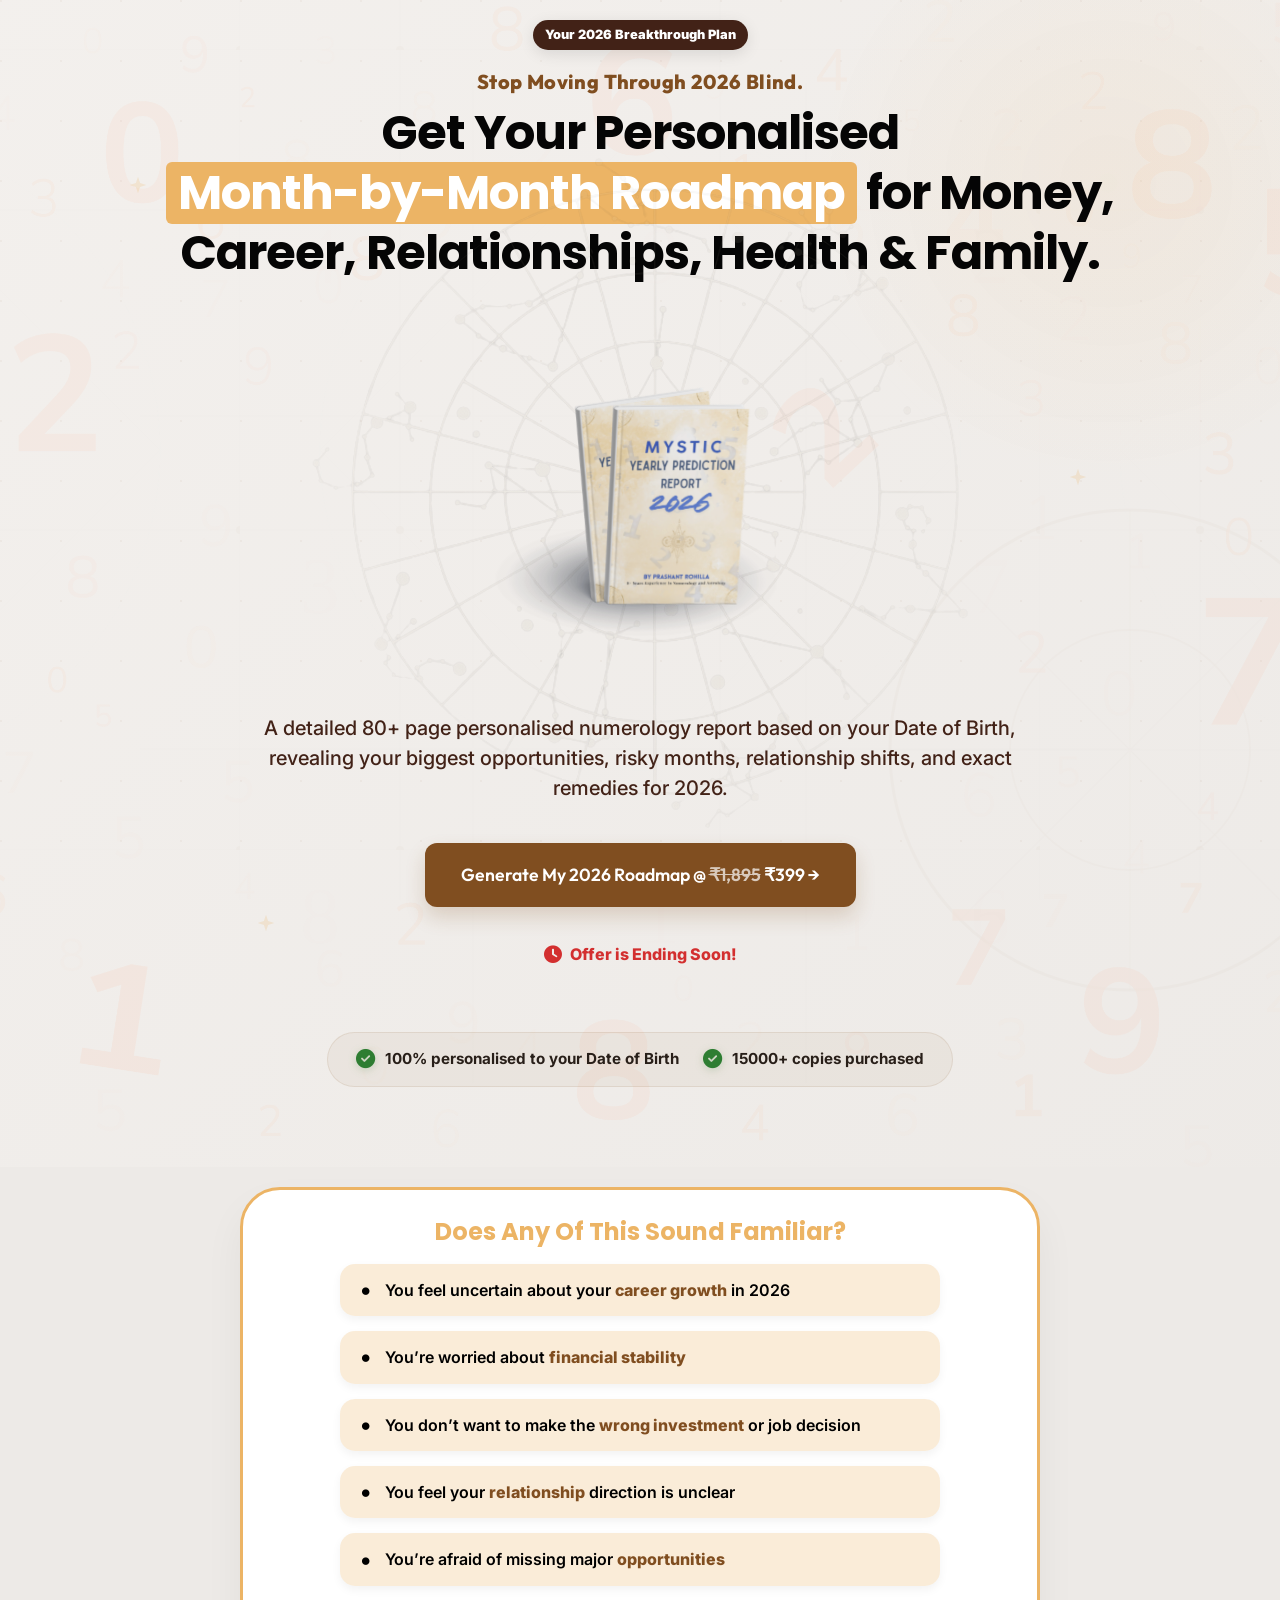
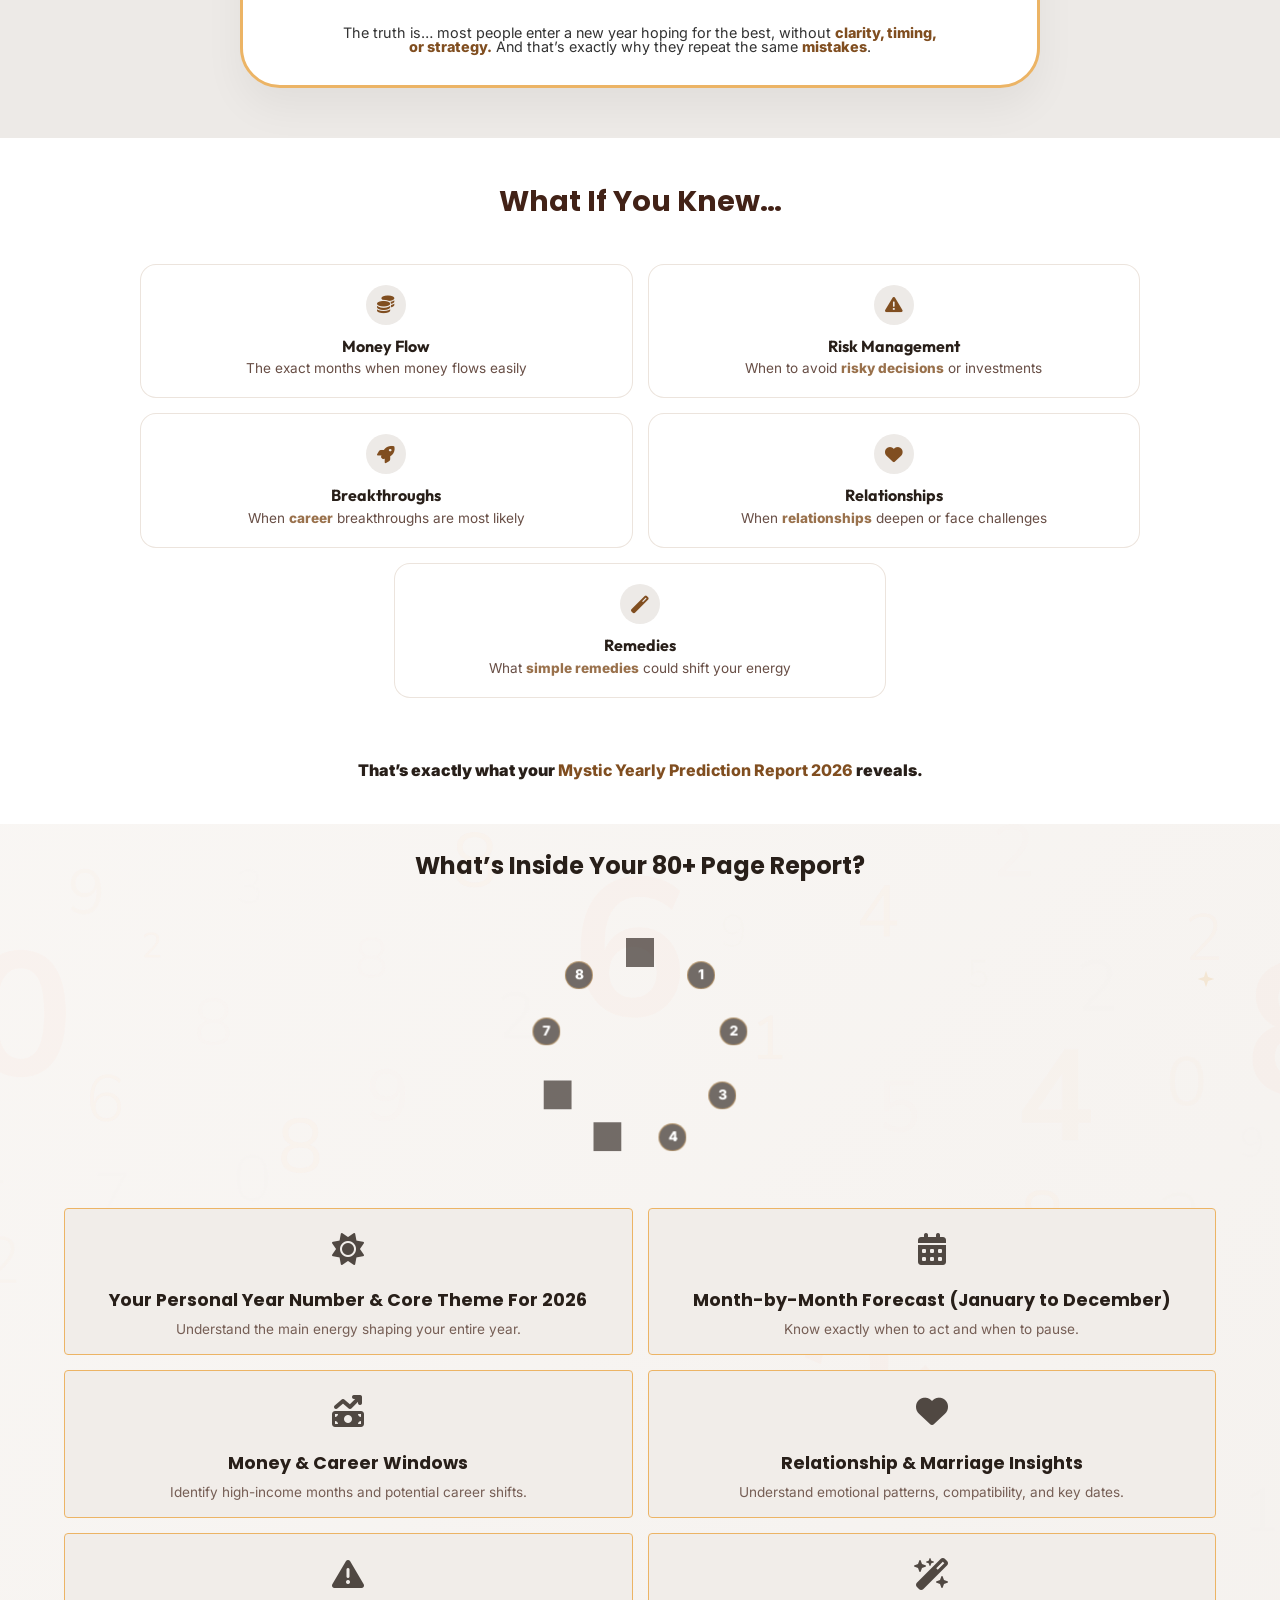
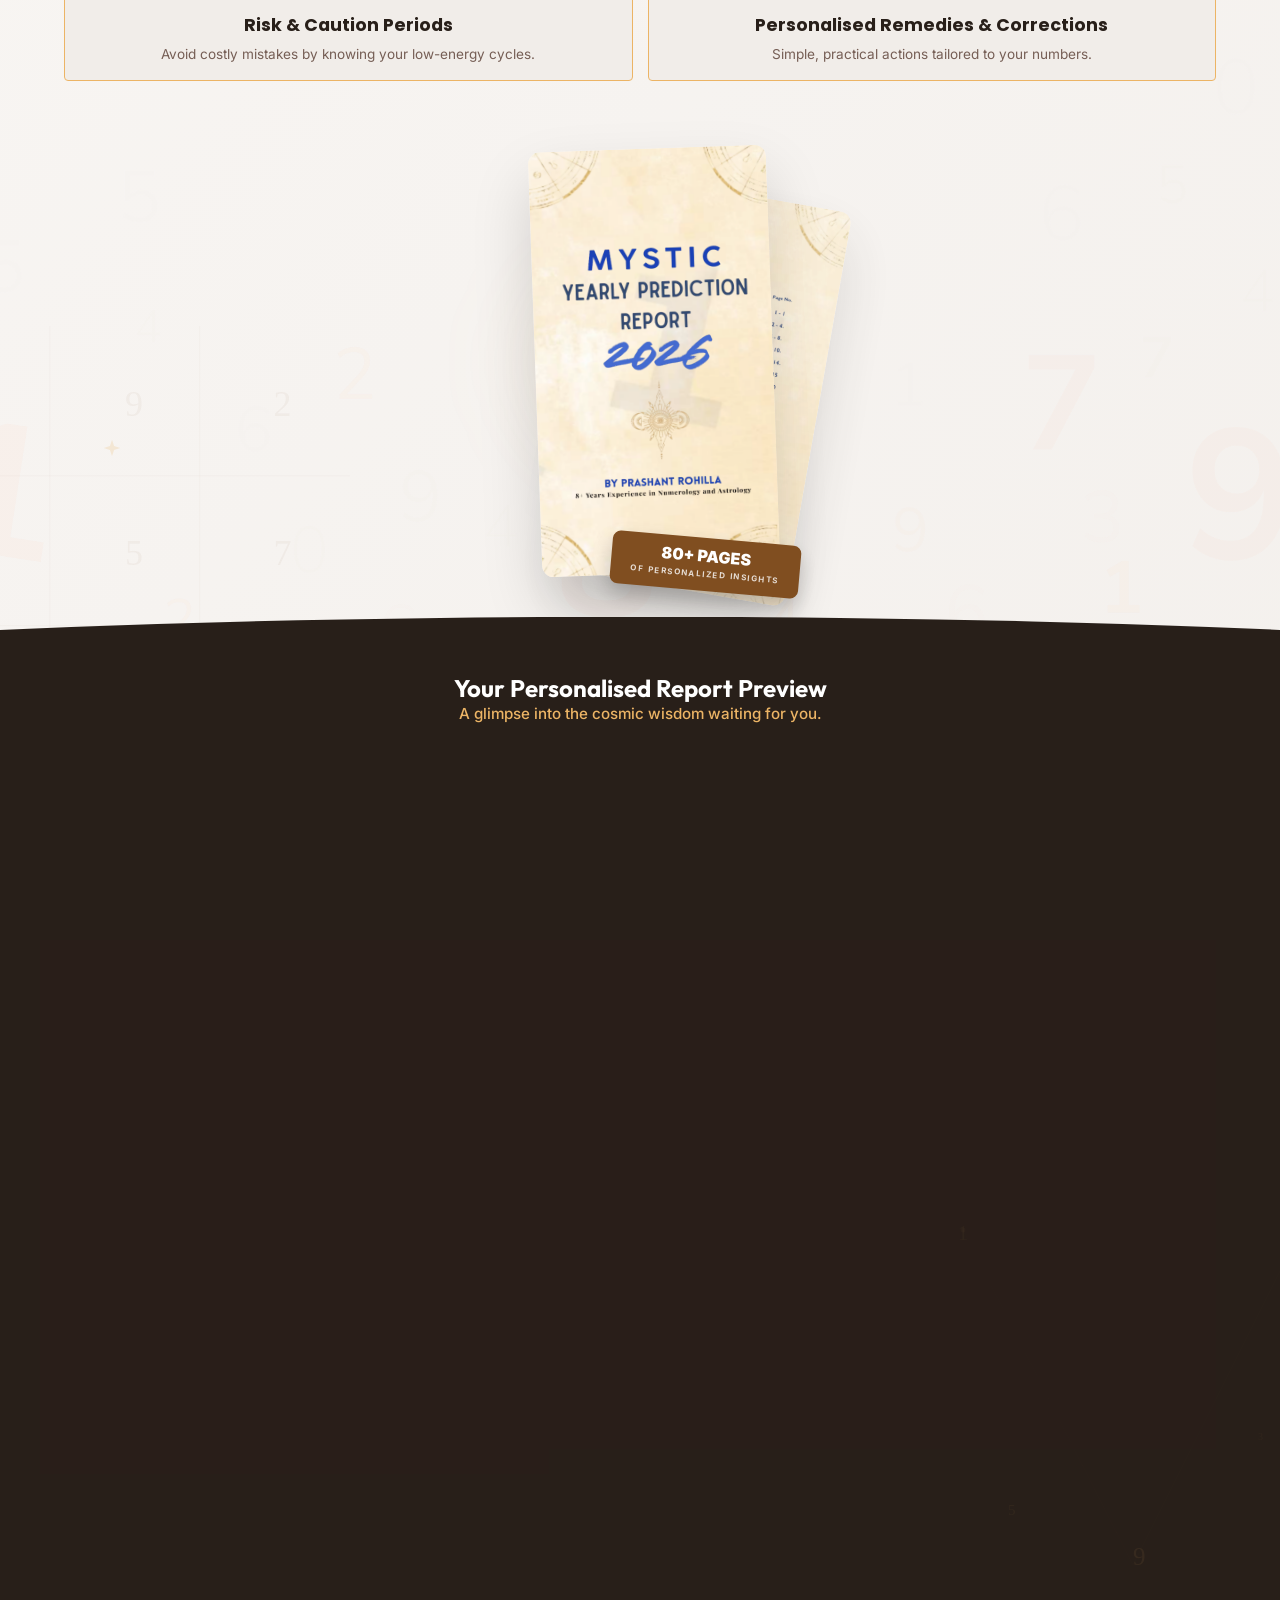
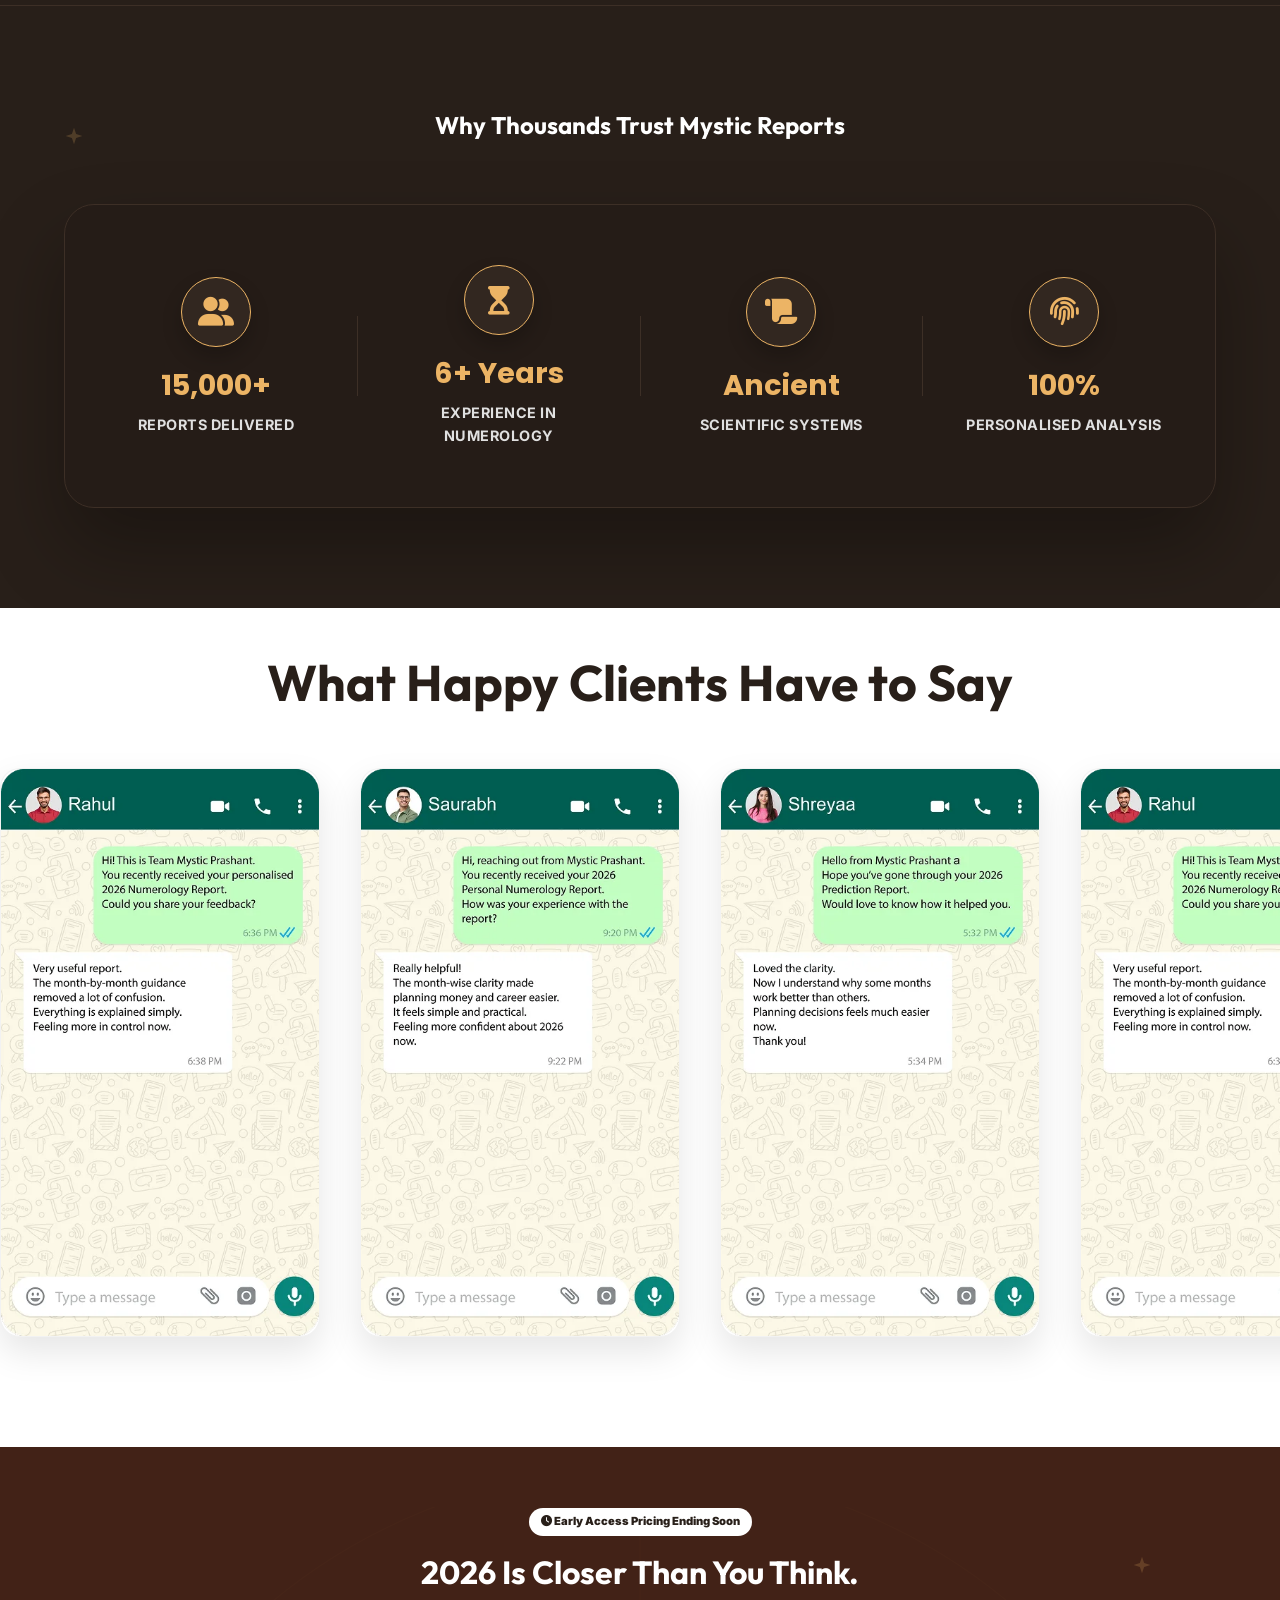
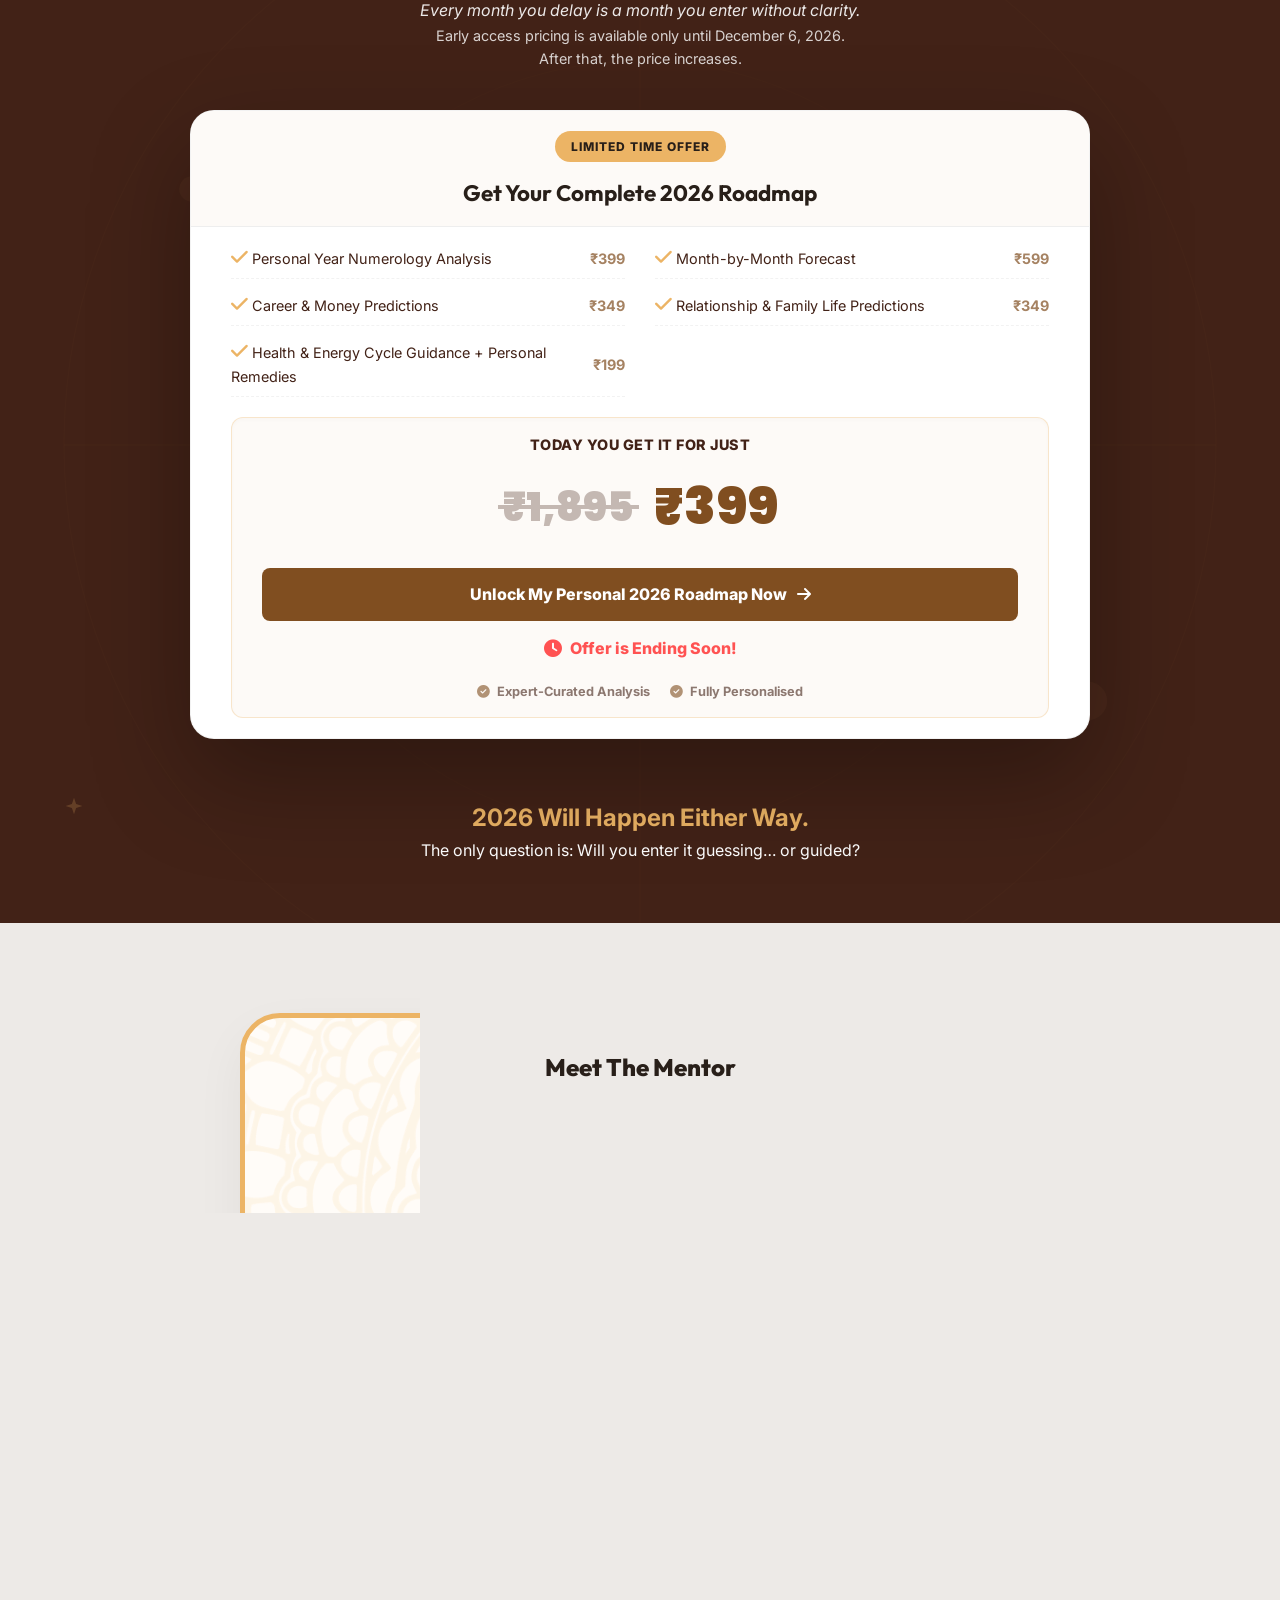
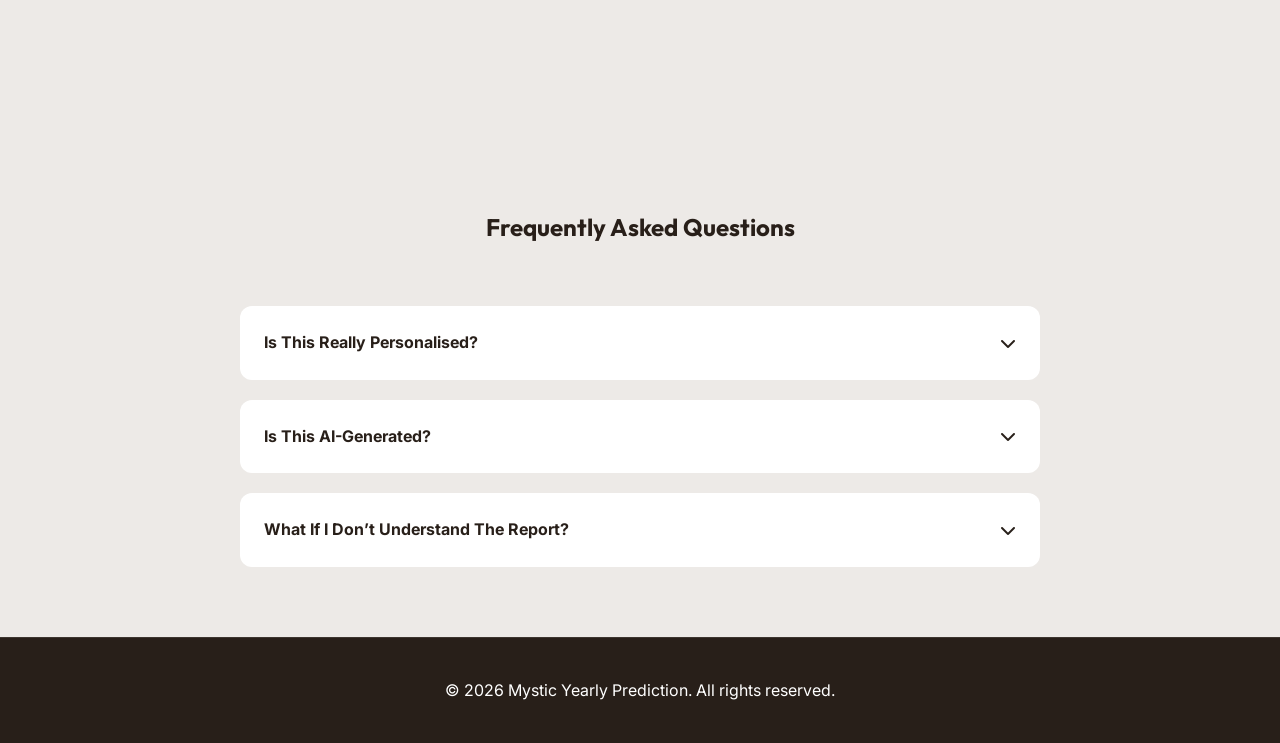
==== commit eee3e05b: "fixed all" ====
--- a/index.html
+++ b/index.html
@@ -212,8 +212,8 @@
         </div>
 
           <!-- 3D Book Viewer -->
-                <div class="report-mockup-showcase reveal" style="padding-top: 50px;
-    padding-bottom: 100px;">
+                <div class="report-mockup-showcase reveal" style="padding-top: 30px;
+    padding-bottom: 60px;">
                     <div class="mockup-layers">
                         <img src="assets/report_mockup_1.png" alt="Report Cover" class="mockup-img main-mockup">
                         <img src="assets/report_mockup_2.png" alt="Report Interior" class="mockup-img interior-mockup">
--- a/style.css
+++ b/style.css
@@ -732,8 +732,8 @@
     background-size: cover;
     position: relative;
     overflow: hidden;
-    padding-top: 50px;
-    padding-bottom: 10px;
+    padding-top: 30px;
+    padding-bottom: 5px;
 }
 
 .inside h2.section-title {
@@ -761,16 +761,16 @@
 
 .vibration-wheel {
     position: relative;
-    width: 280px;
-    height: 280px;
-    background: #1a0f0a; /* Darker space background */
+    width: 240px;
+    height: 240px;
+    background: #1a0f0a;
     border-radius: 50%;
     display: flex;
     justify-content: center;
     align-items: center;
-    box-shadow: 0 0 60px rgba(0,0,0,0.5), inset 0 0 40px rgba(236, 180, 101, 0.1);
-    border: 2px solid rgba(236, 180, 101, 0.15);
-    overflow: hidden; /* Contains the cosmic background */
+    box-shadow: 0 0 50px rgba(0,0,0,0.5), inset 0 0 30px rgba(236, 180, 101, 0.1);
+    border: 1px solid rgba(236, 180, 101, 0.15);
+    overflow: hidden;
 }
 
 .cosmos-bg-wrapper {
@@ -834,19 +834,19 @@
     position: absolute;
     top: 50%;
     left: 50%;
-    width: 30px;
-    height: 30px;
-    margin-top: -15px;
-    margin-left: -15px;
+    width: 28px;
+    height: 28px;
+    margin-top: -14px;
+    margin-left: -14px;
     display: flex;
     justify-content: center;
     align-items: center;
-    transform: rotate(calc(var(--i) * 40deg)) translateY(-105px) rotate(calc(var(--i) * -40deg));
+    transform: rotate(calc(var(--i) * 40deg)) translateY(-95px) rotate(calc(var(--i) * -40deg));
 }
 
 .orbit-item span {
-    width: 32px;
-    height: 32px;
+    width: 28px;
+    height: 28px;
     border-radius: 50%;
     border: 1px solid rgba(236, 180, 101, 0.5);
     display: flex;
@@ -854,7 +854,7 @@
     align-items: center;
     color: #fff;
     font-weight: 800;
-    font-size: 1rem;
+    font-size: 0.85rem;
     background: rgba(26, 15, 10, 0.6);
     backdrop-filter: blur(4px);
     transition: all 0.3s cubic-bezier(0.4, 0, 0.2, 1);
@@ -1143,7 +1143,7 @@
     position: relative;
     background-color: var(--coffee-bean);
     padding-top: 0px;
-    padding-bottom: 10px;
+    padding-bottom: 5px;
     color: white;
     z-index: 5;
 }
@@ -1152,10 +1152,10 @@
 .report-preview::before {
     content: '';
     position: absolute;
-    top: -99px; /* Seamless fit */
+    top: -59px; /* Seamless fit */
     left: 0;
     width: 100%;
-    height: 100px;
+    height: 60px;
     background-color: var(--coffee-bean);
     clip-path: ellipse(80% 100% at 50% 100%);
     pointer-events: none;
@@ -1163,17 +1163,19 @@
 
 .preview-header {
     text-align: center;
-    margin-bottom: 10px;
+    margin-bottom: 0px;
 }
 
 .preview-header .section-title {
     color: white;
+    margin-bottom: 0px;
+    line-height: 1 !important;
 }
 
 .preview-header .section-subtitle {
-    color: var(--sunlit-clay); /* Switched to sunlit-clay for visibility */
-    font-size: 1.1rem;
-    margin-top: 10px;
+    color: var(--sunlit-clay); 
+    font-size: 0.95rem;
+    margin-top: 2px;
     font-weight: 500;
 }
 
@@ -1185,27 +1187,28 @@
 
 .timeline-header {
     text-align: center;
-    margin-bottom: 25px;
+    margin-bottom: 5px;
+    margin-top: 5px;
 }
 
 .timeline-header h3 {
     color: var(--sunlit-clay);
-    font-size: 2rem;
-    margin-bottom: 10px;
+    font-size: 1.4rem;
+    margin-bottom: 2px;
 }
 
 .timeline-header p {
     color: #d5d5d5;
-    font-size: 1rem;
+    font-size: 0.85rem;
 }
 
 /* Month Selector */
 .month-selector-wrapper {
     position: relative;
-    margin-bottom: 25px;
+    margin-bottom: 15px;
     border-top: 1px solid rgba(236, 180, 101, 0.1);
     border-bottom: 1px solid rgba(236, 180, 101, 0.1);
-    padding: 12px 0;
+    padding: 8px 0;
 }
 
 .month-selector {
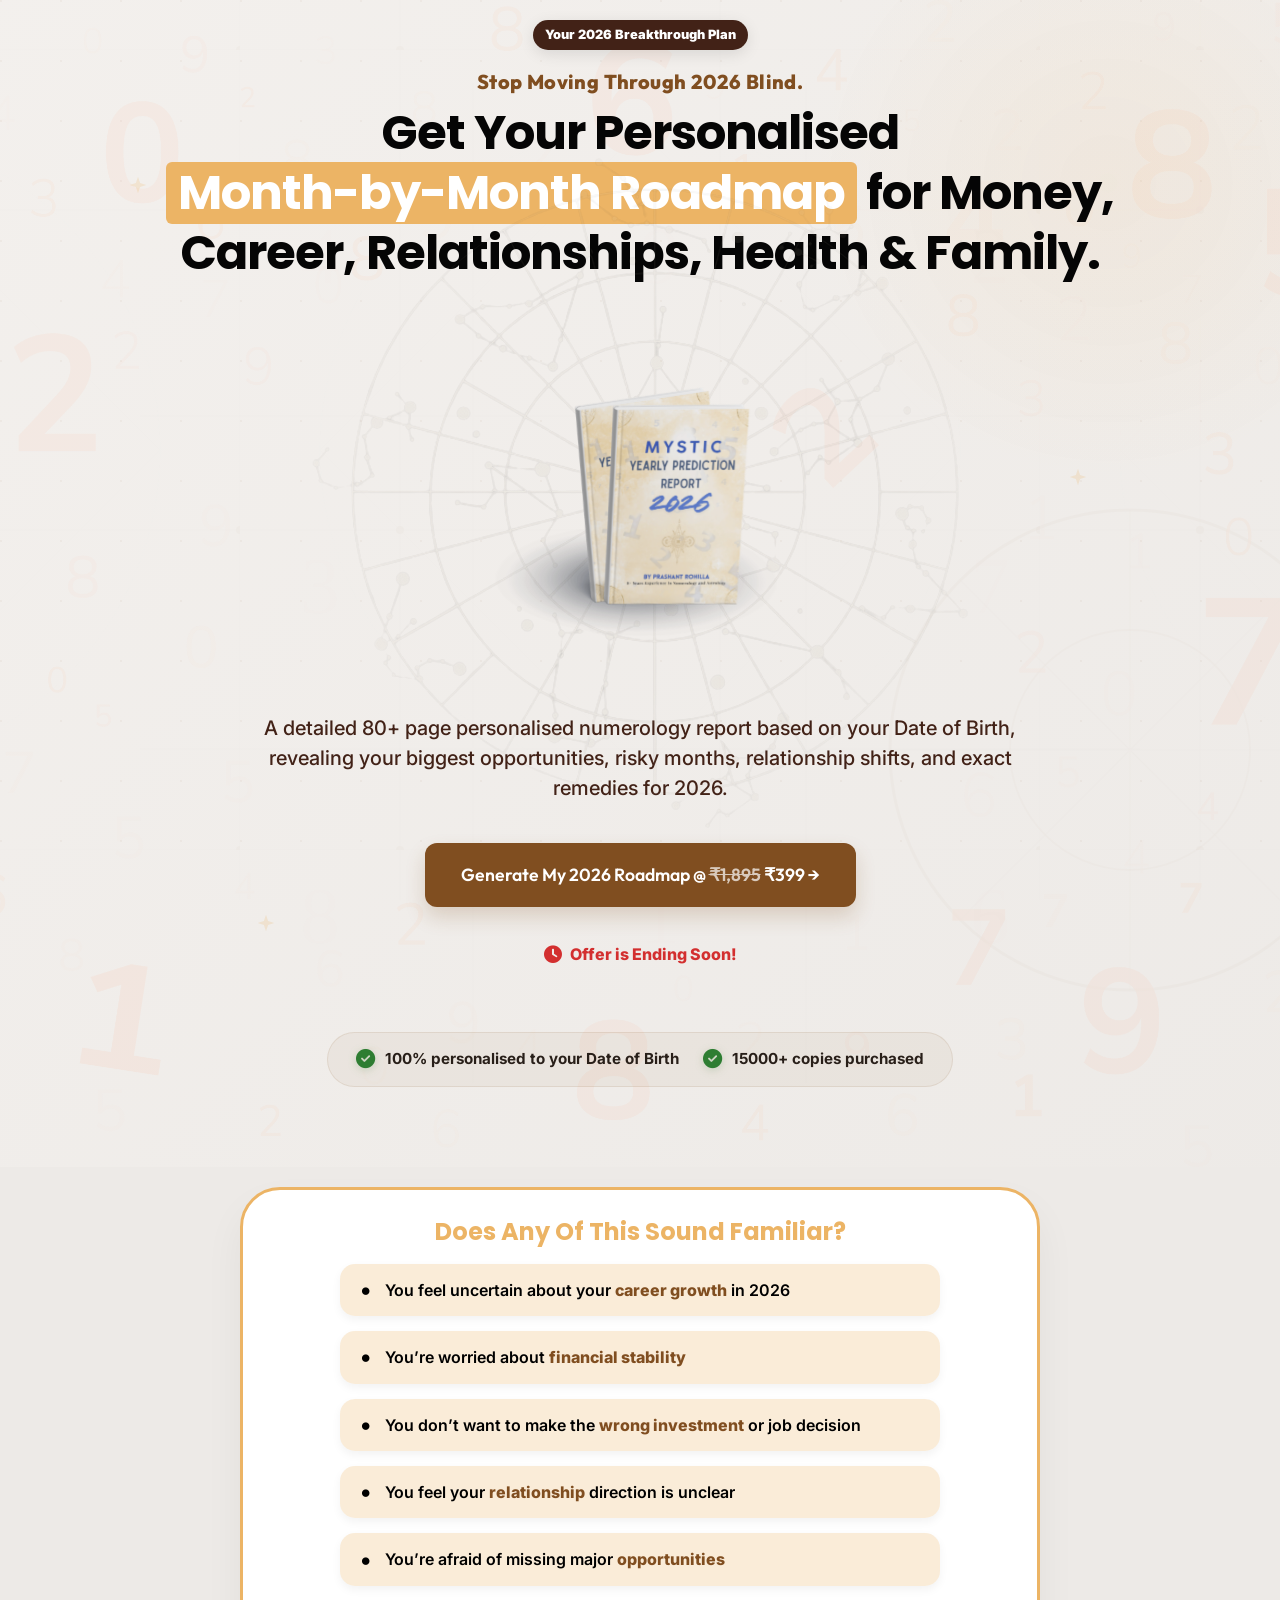
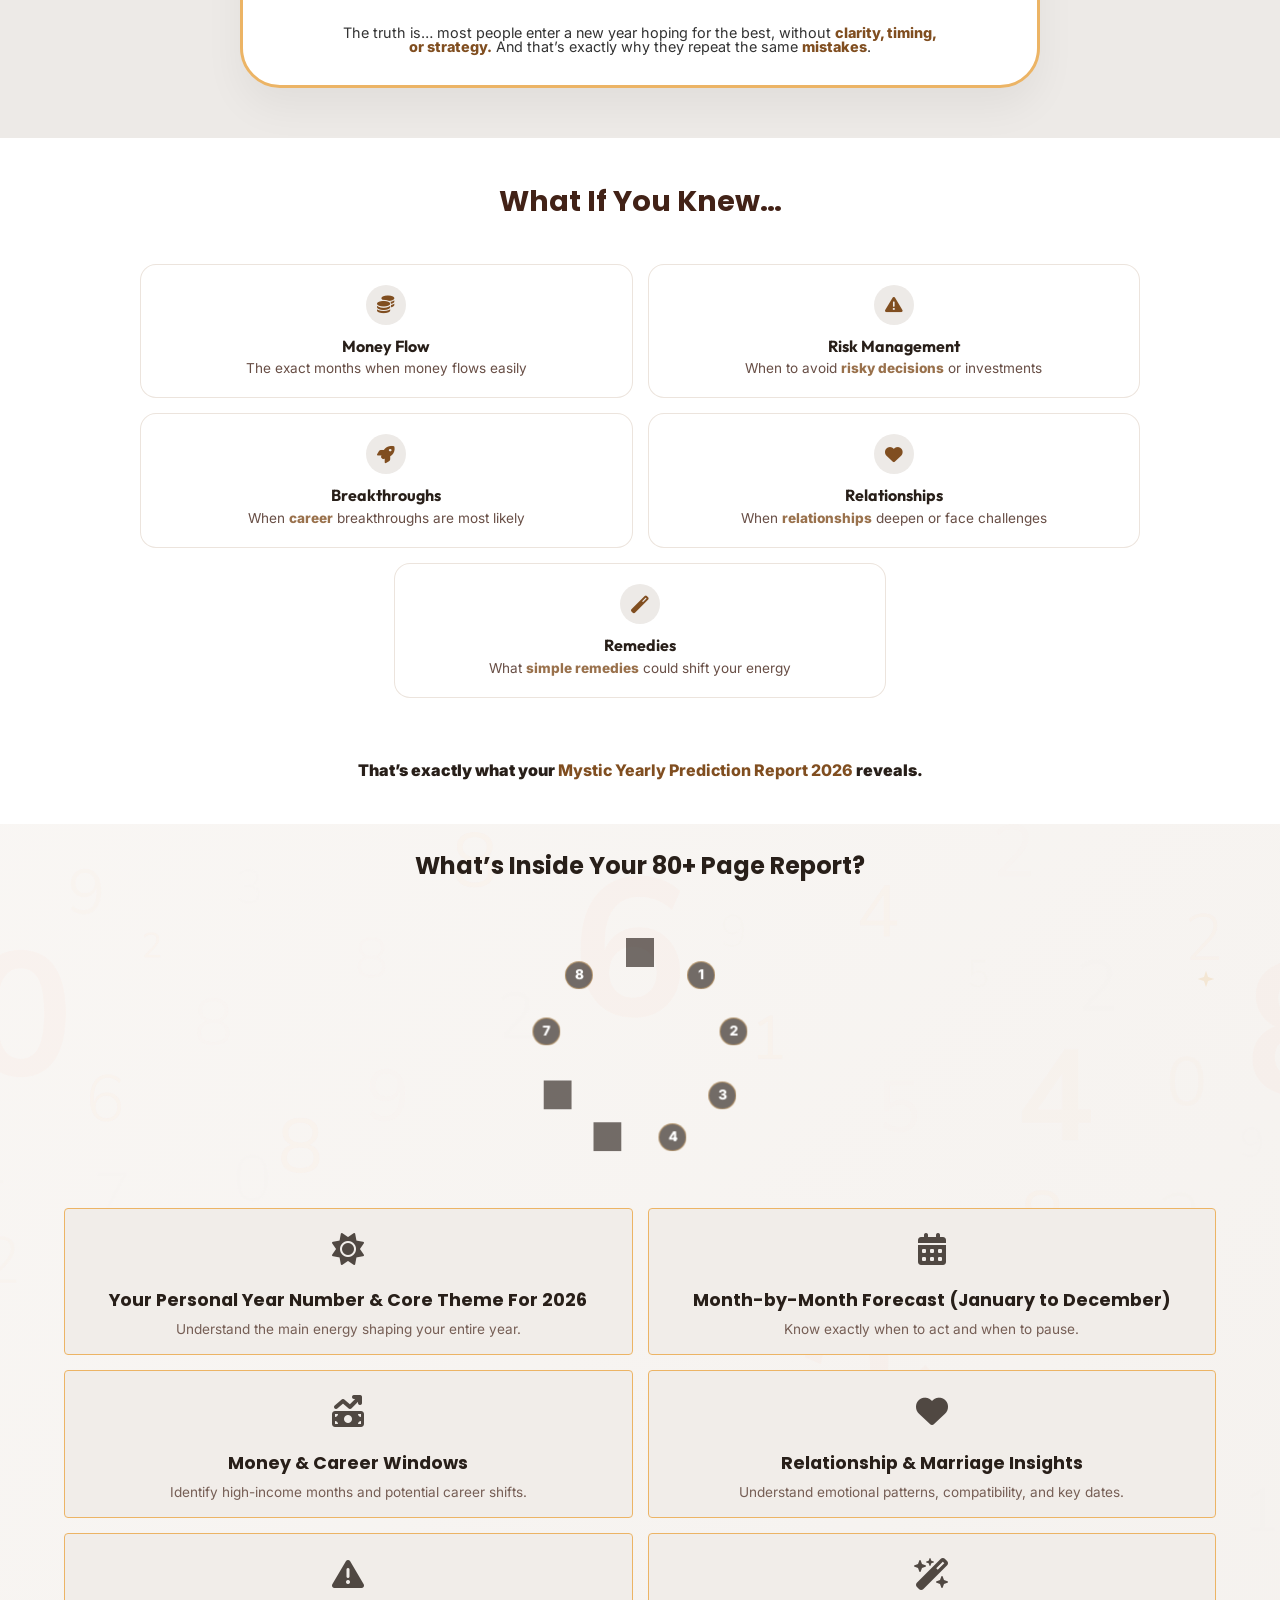
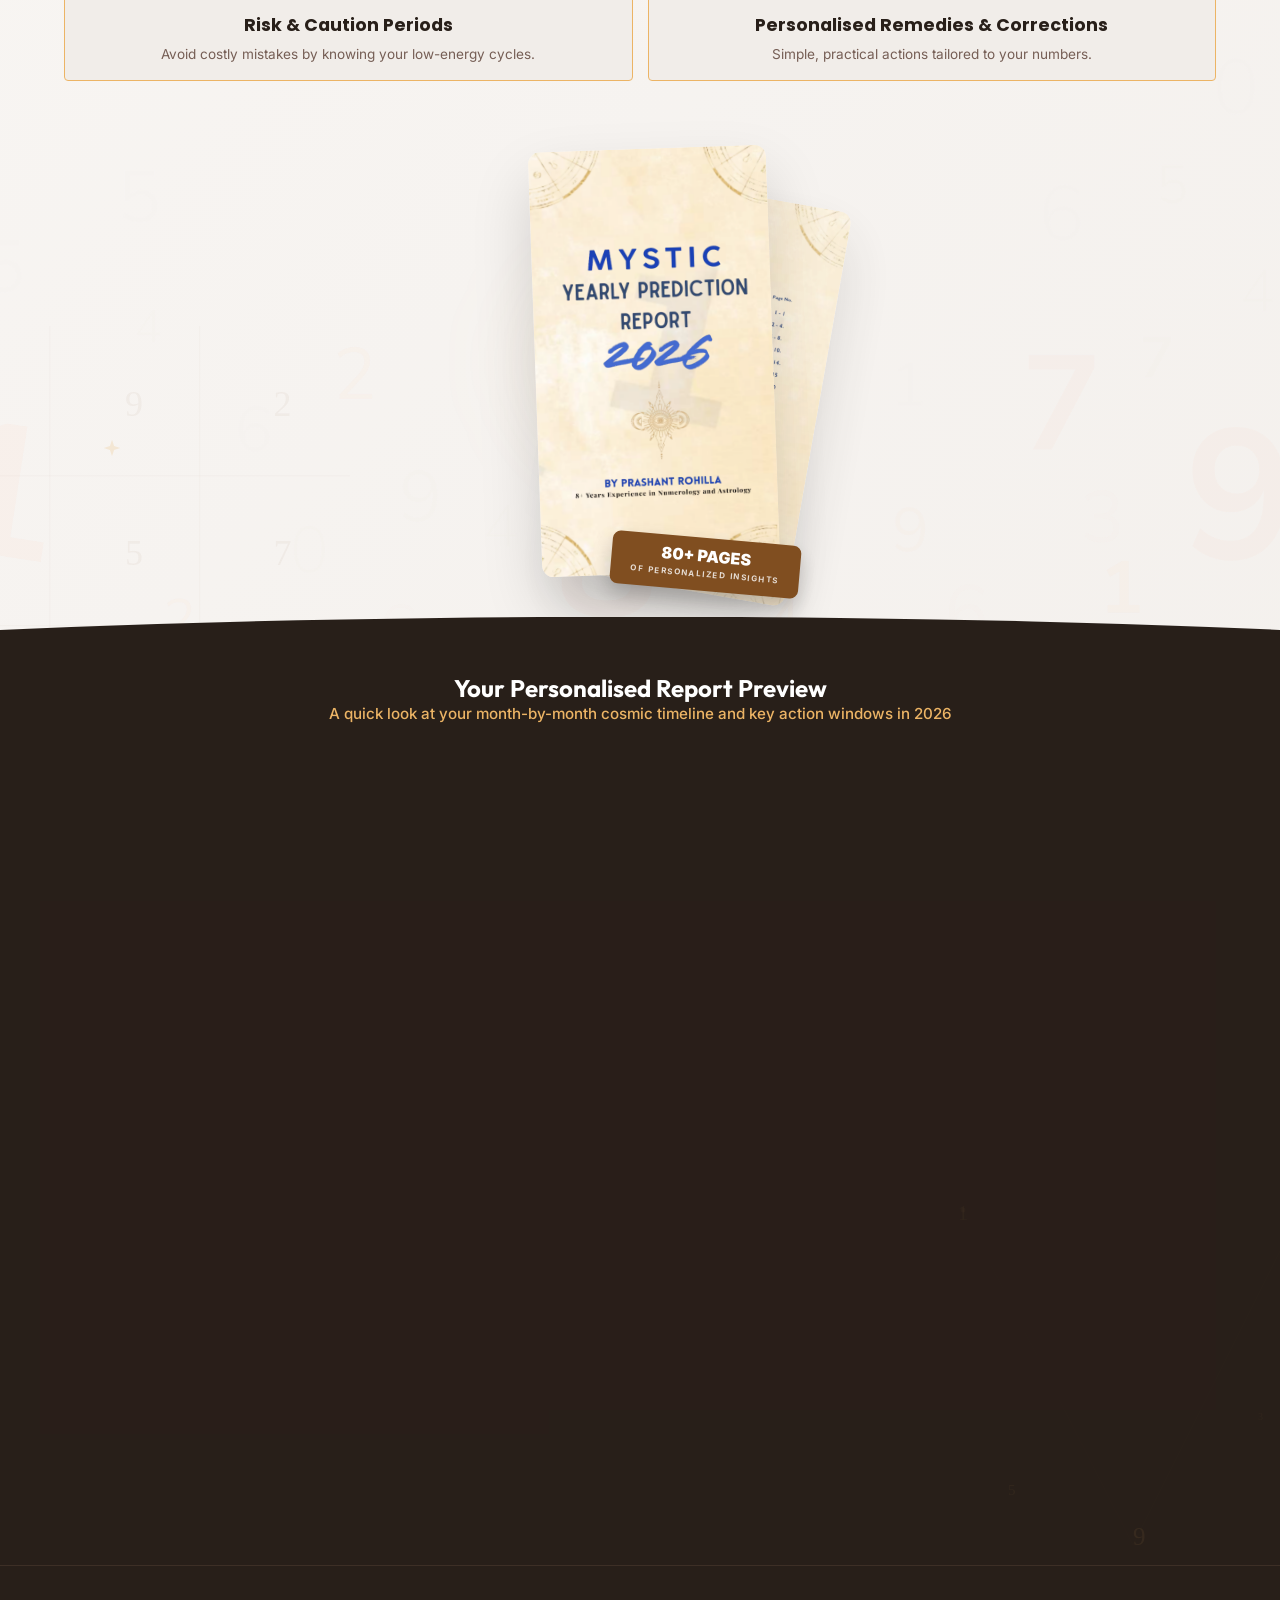
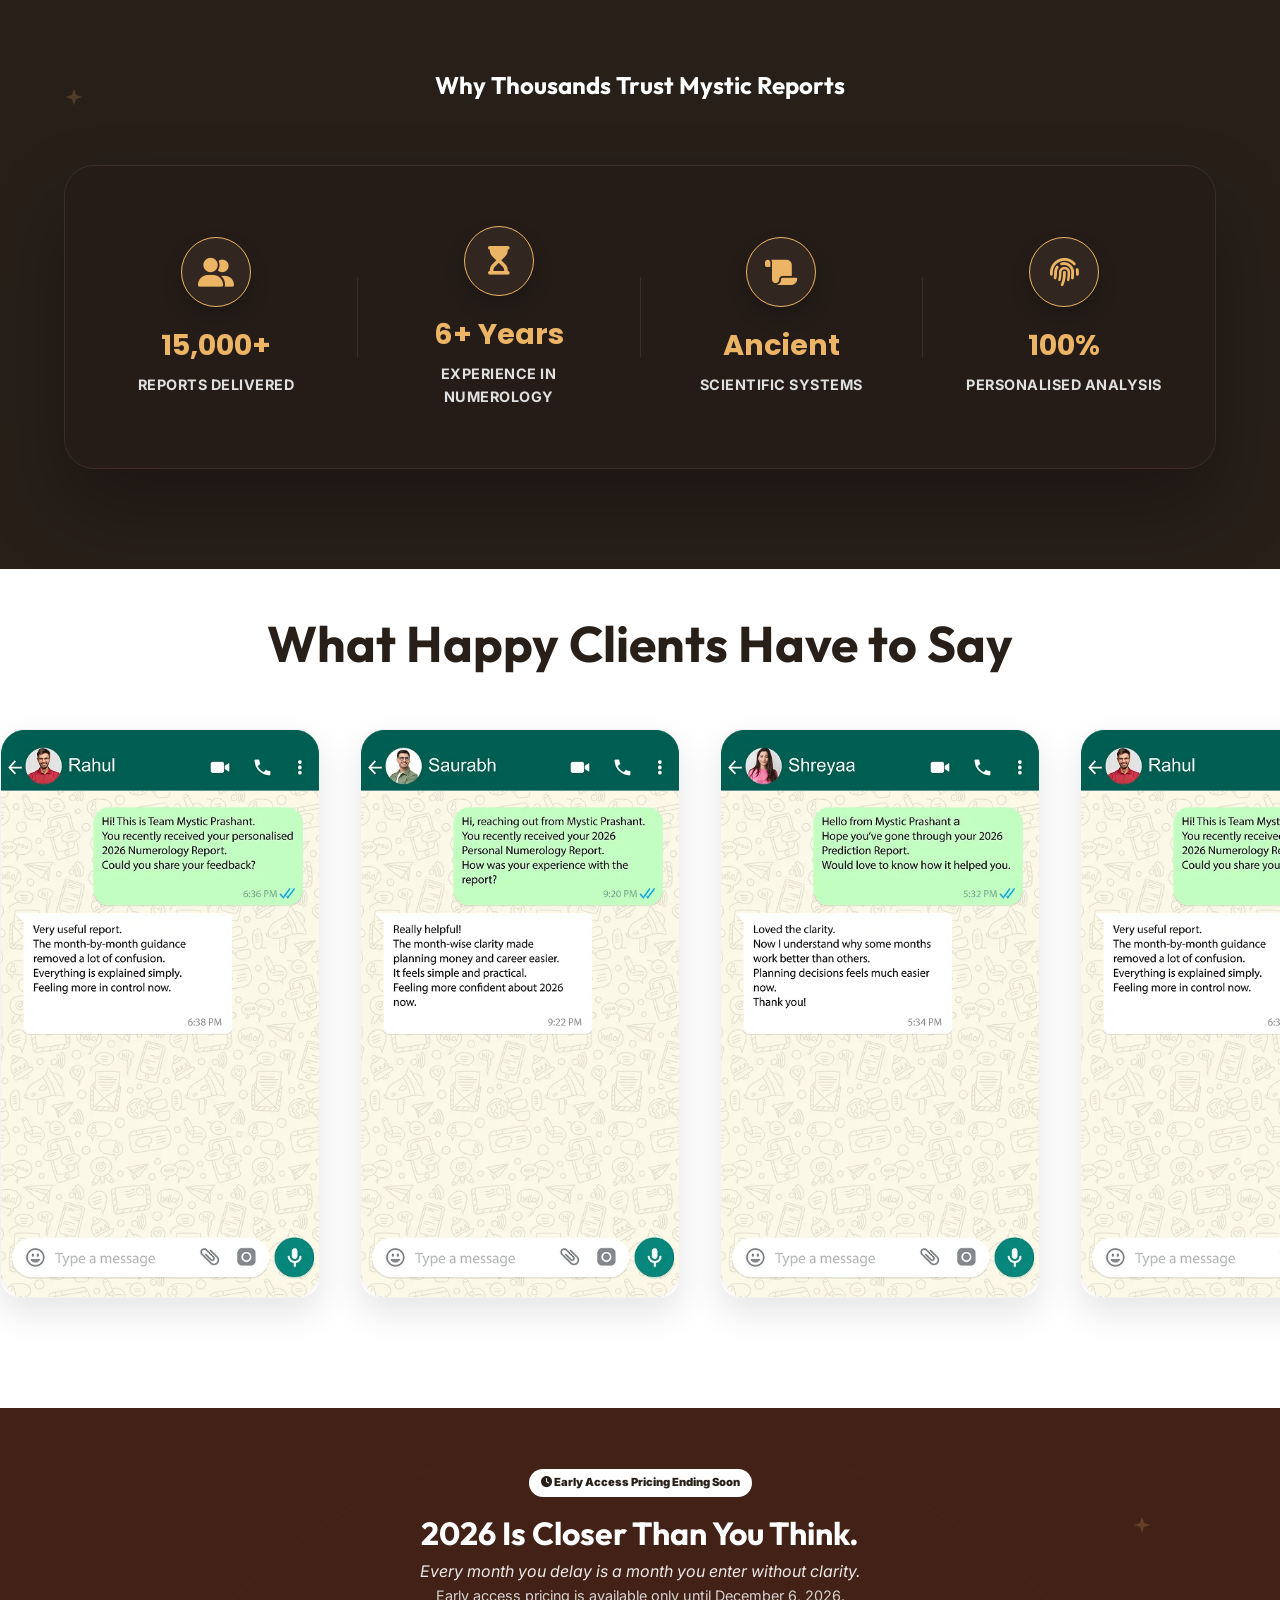
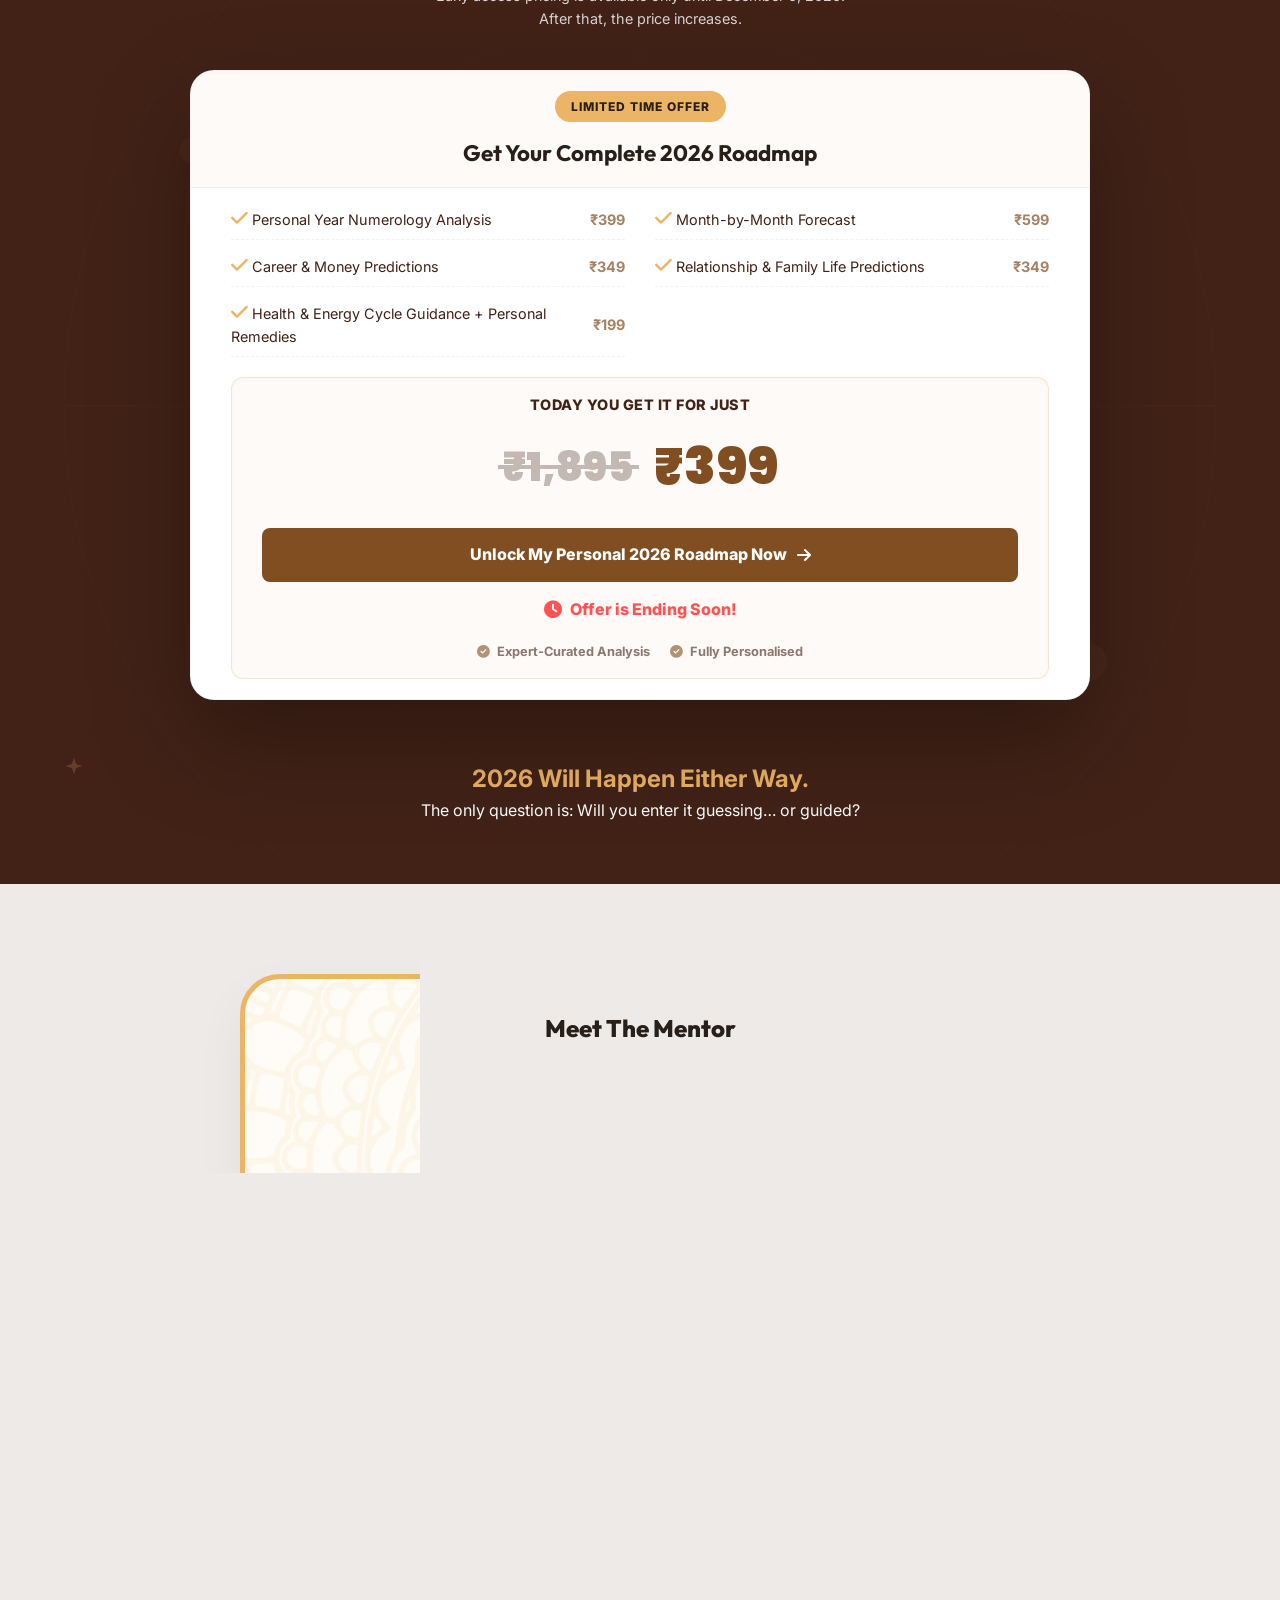
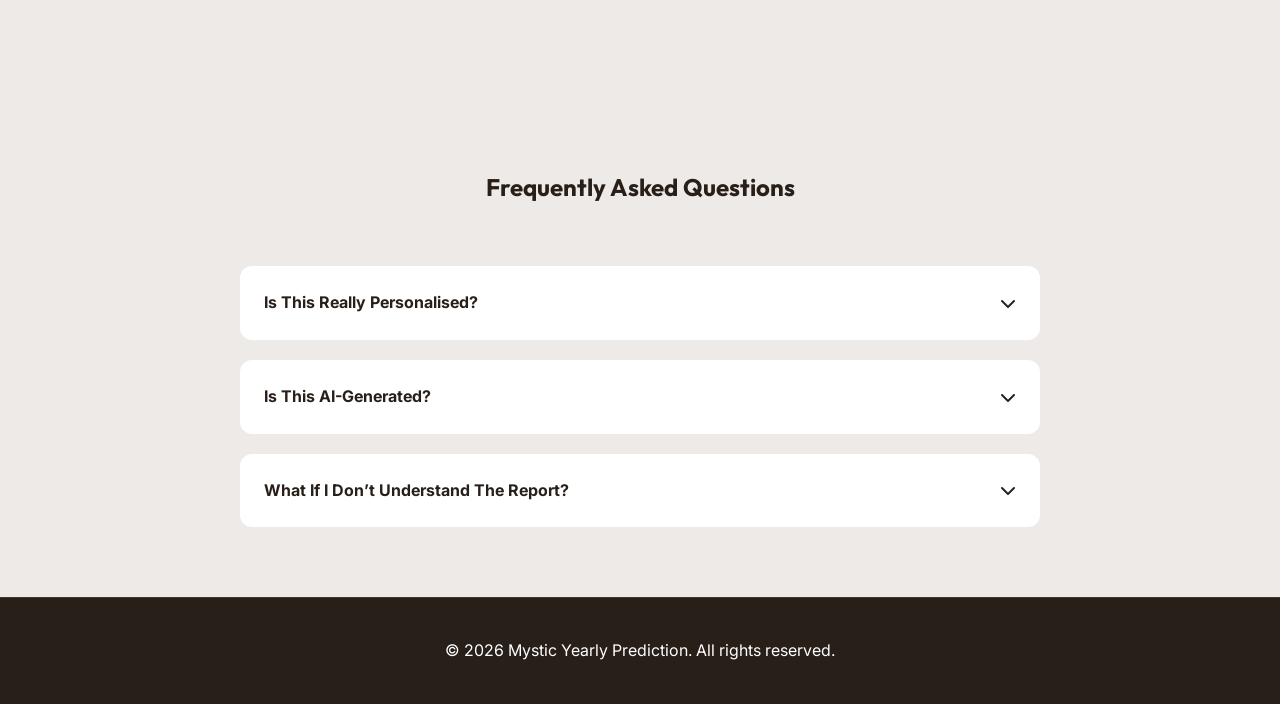
==== commit 61b95b48: "updated" ====
--- a/index.html
+++ b/index.html
@@ -234,14 +234,11 @@
         <div class="container">
             <div class="preview-header reveal">
                 <h2 class="section-title">Your Personalised Report Preview</h2>
-                <p class="section-subtitle">A glimpse into the cosmic wisdom waiting for you.</p>
+                <p class="section-subtitle">A quick look at your month-by-month cosmic timeline and key action windows in 2026</p>
             </div>
 
             <div class="timeline-container reveal">
-                <div class="timeline-header">
-                    <h3>Your 2026 Cosmic Timeline</h3>
-                    <p>Month-by-month energy forecast and action windows for optimal results</p>
-                </div>
+               
 
                 <div class="month-selector-wrapper">
                     <div class="month-selector" id="monthSelector">
--- a/style.css
+++ b/style.css
@@ -1177,6 +1177,7 @@
     font-size: 0.95rem;
     margin-top: 2px;
     font-weight: 500;
+    padding-bottom: 30px;
 }
 
 .timeline-container {
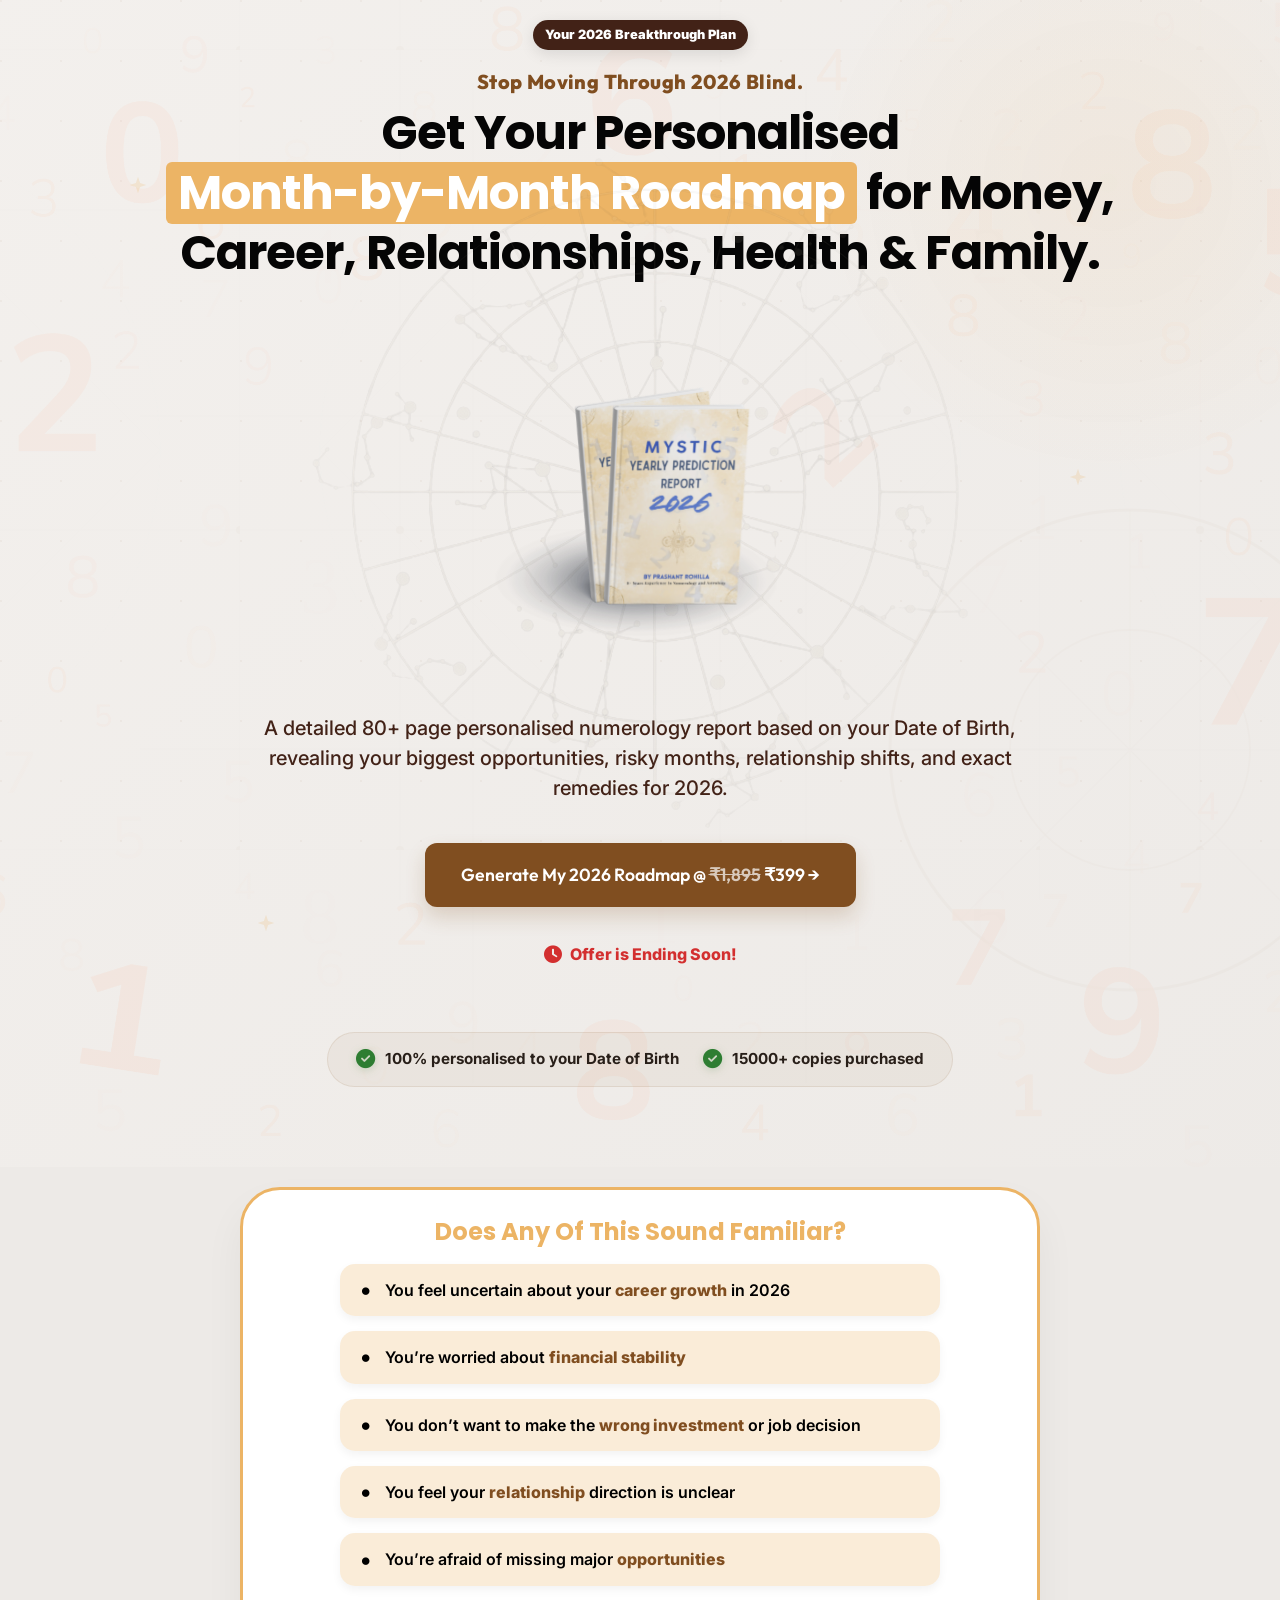
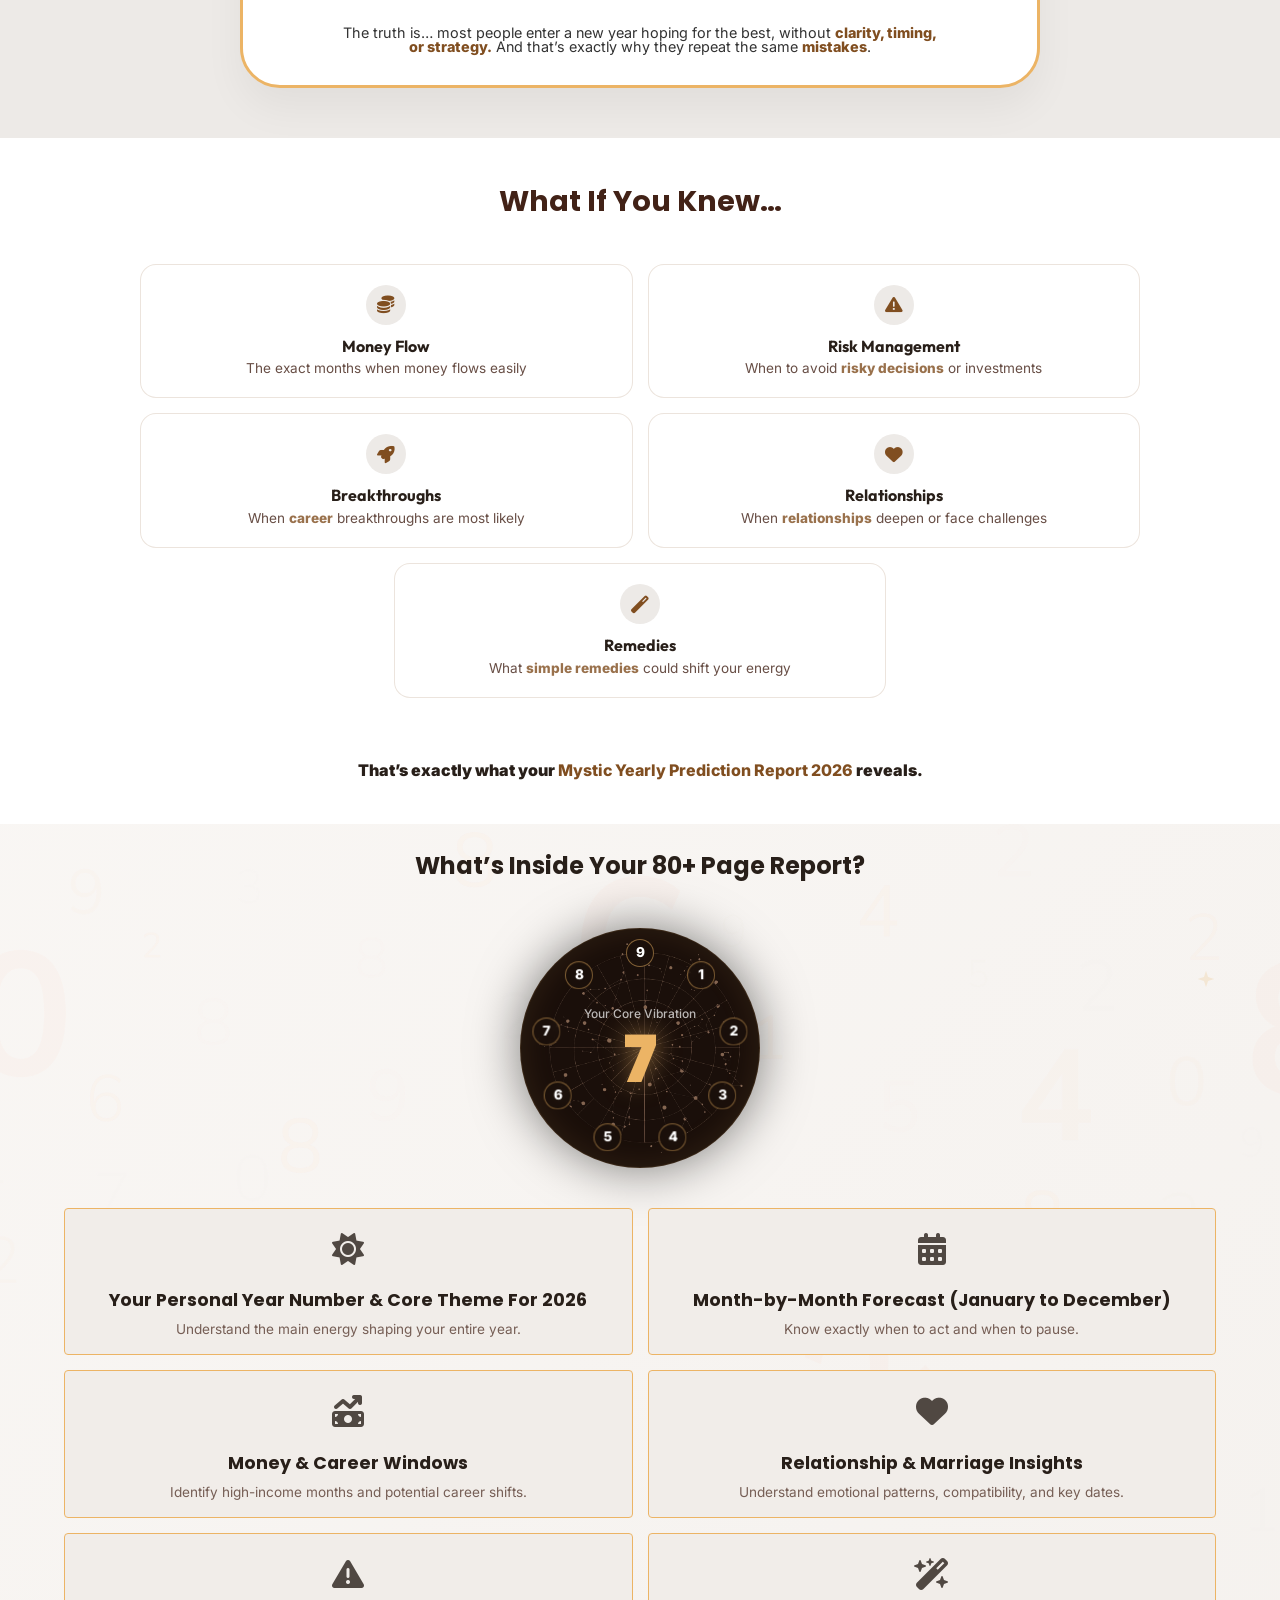
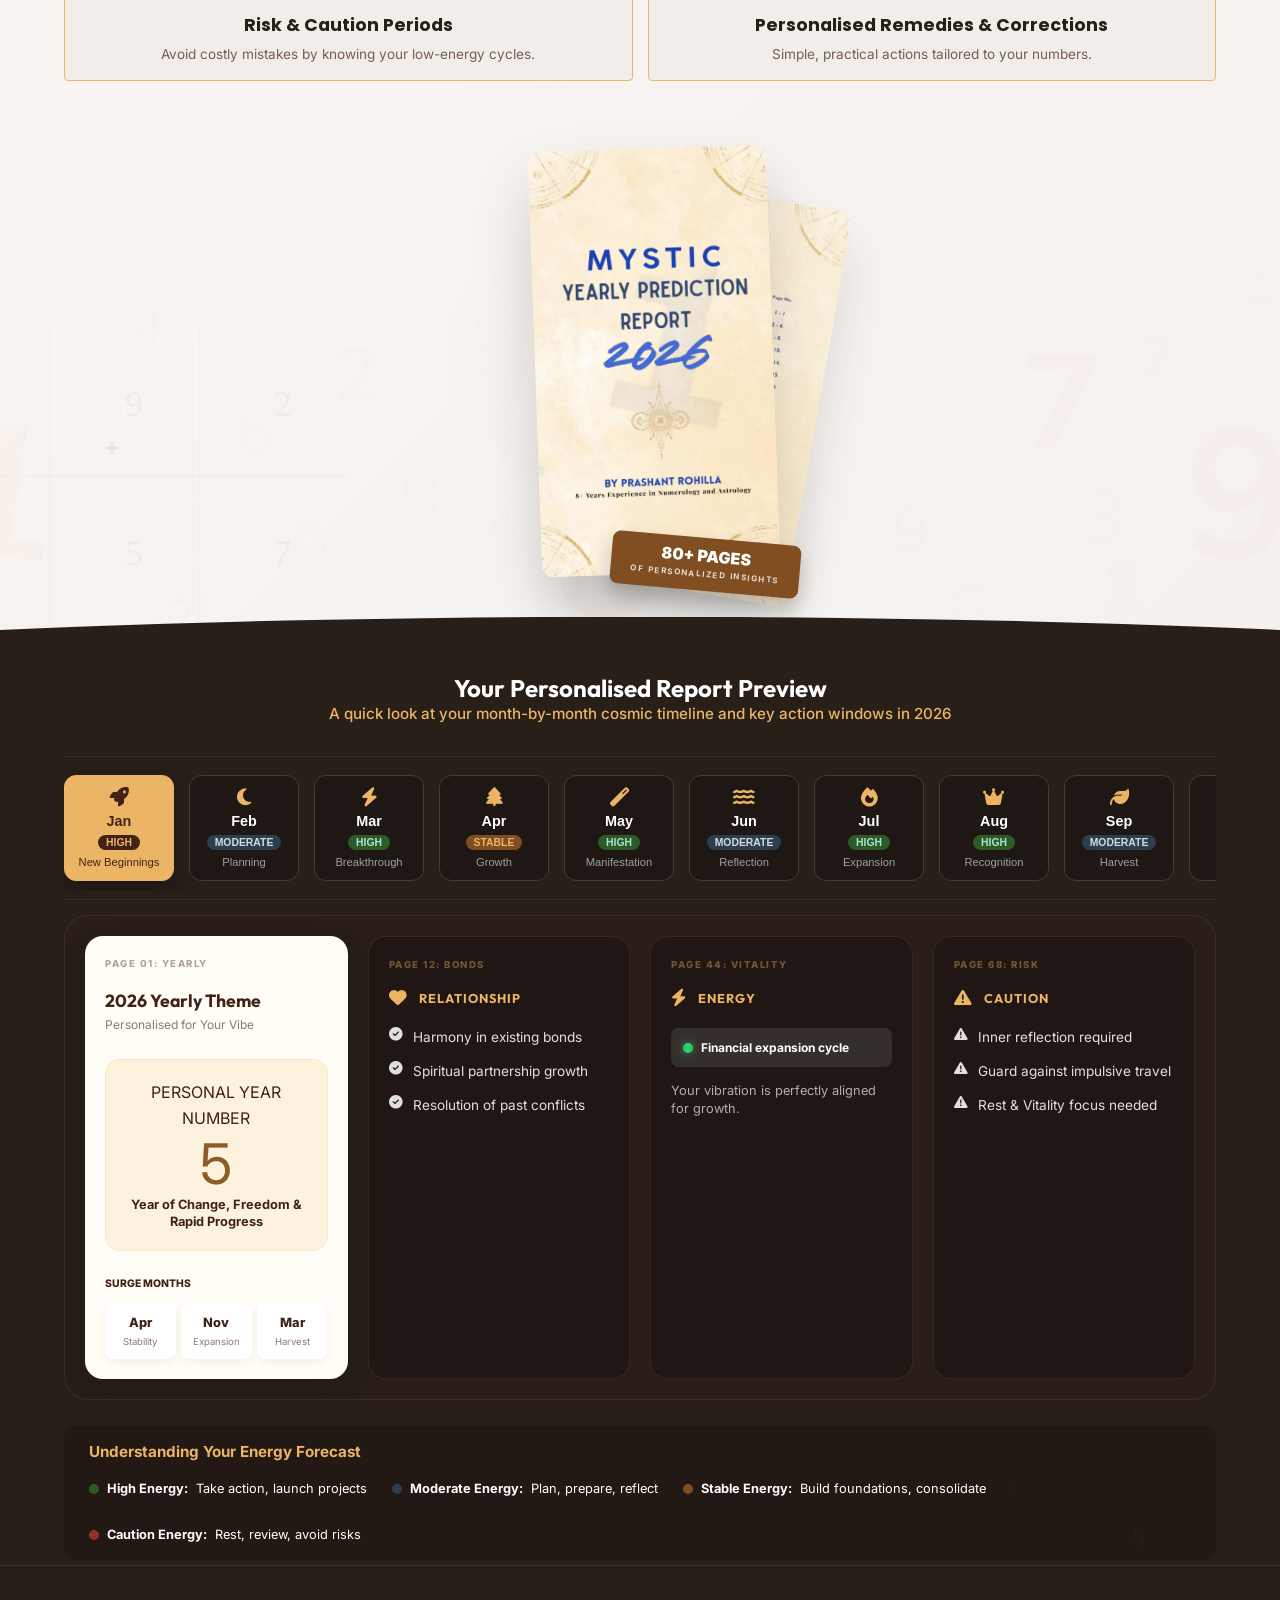
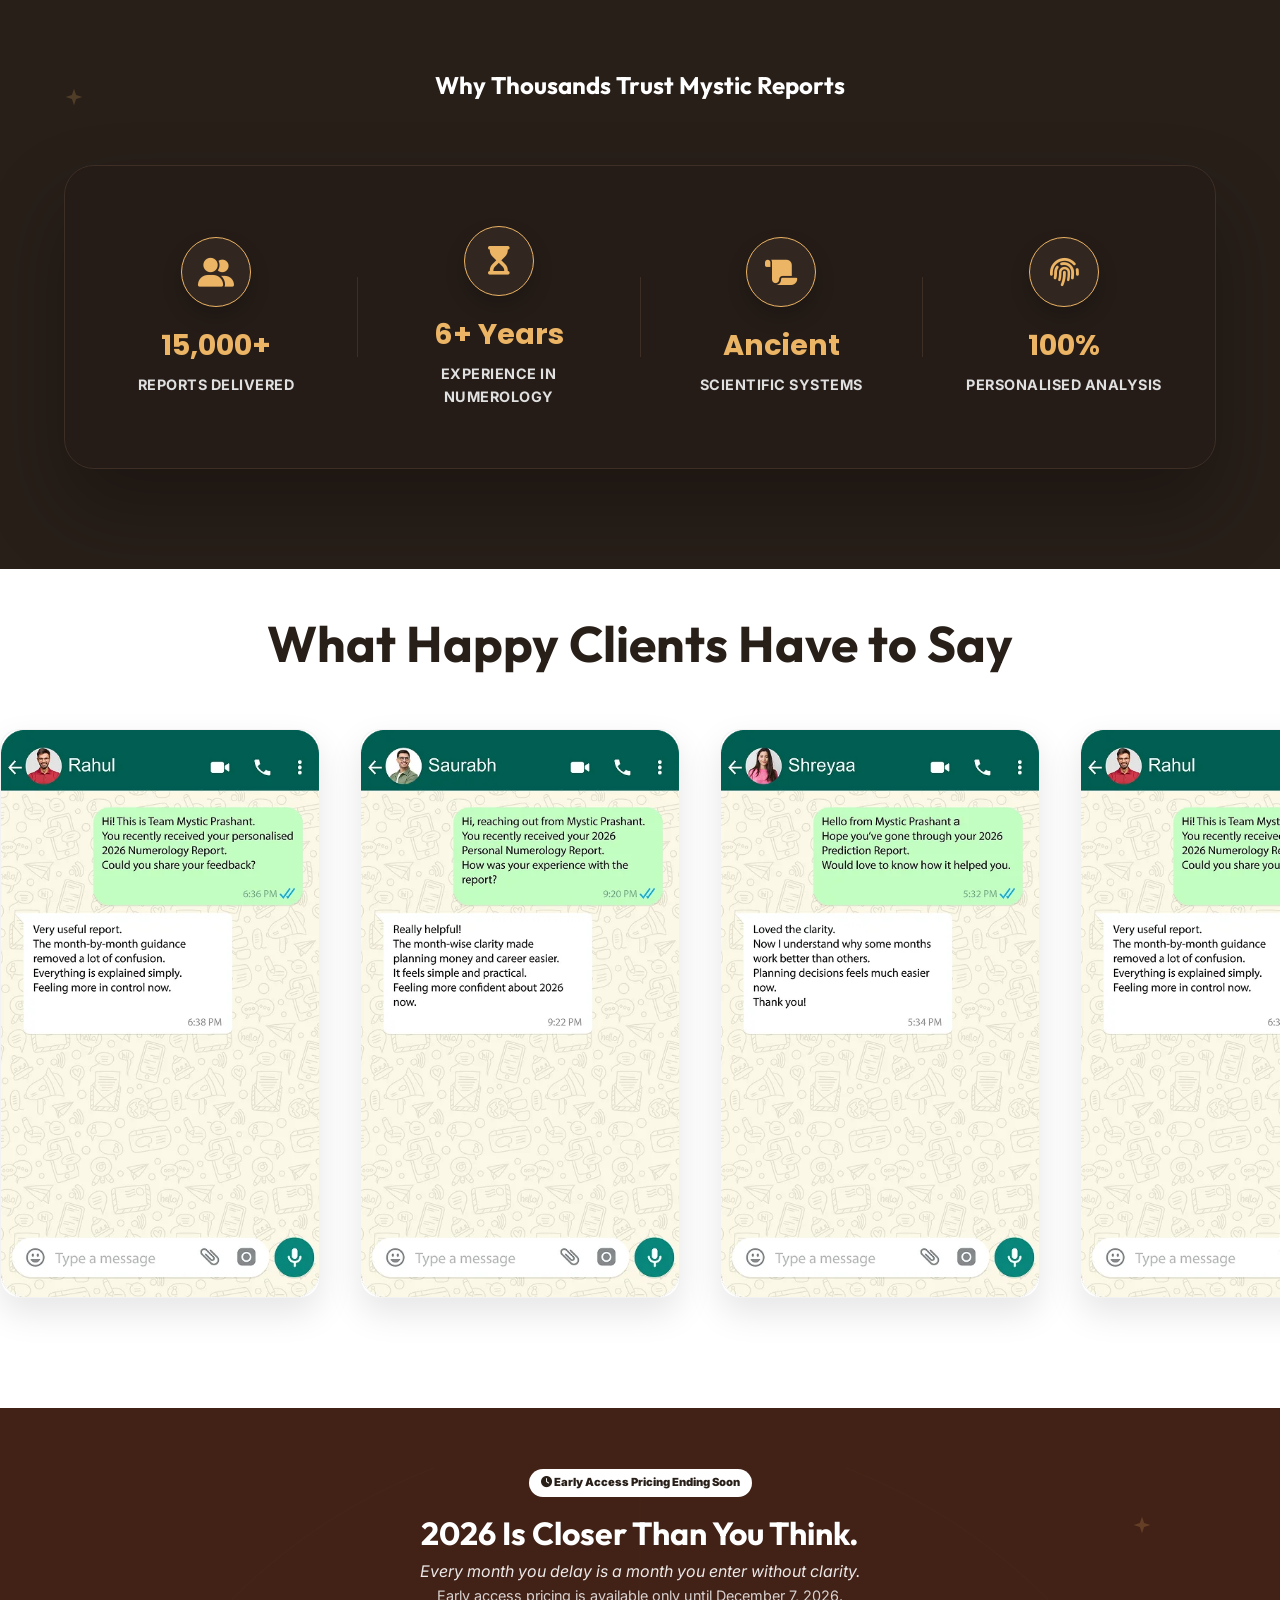
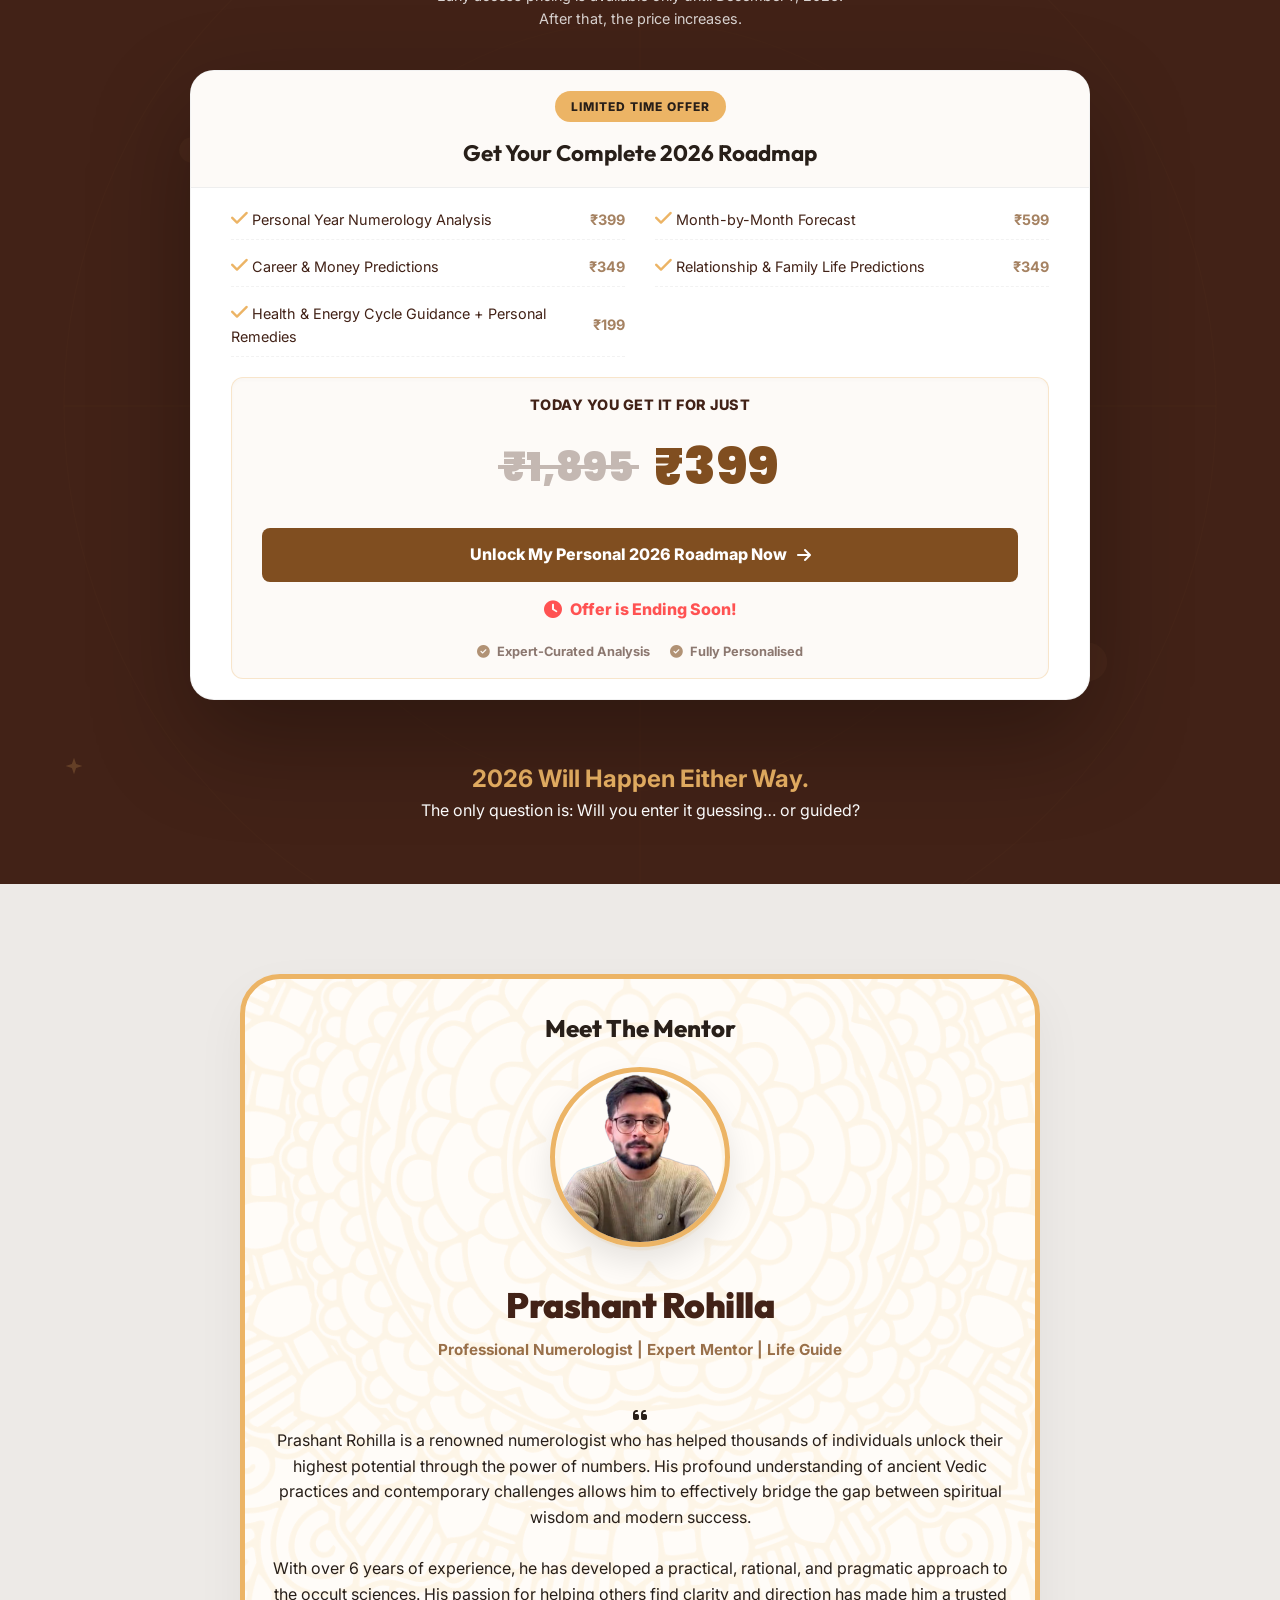
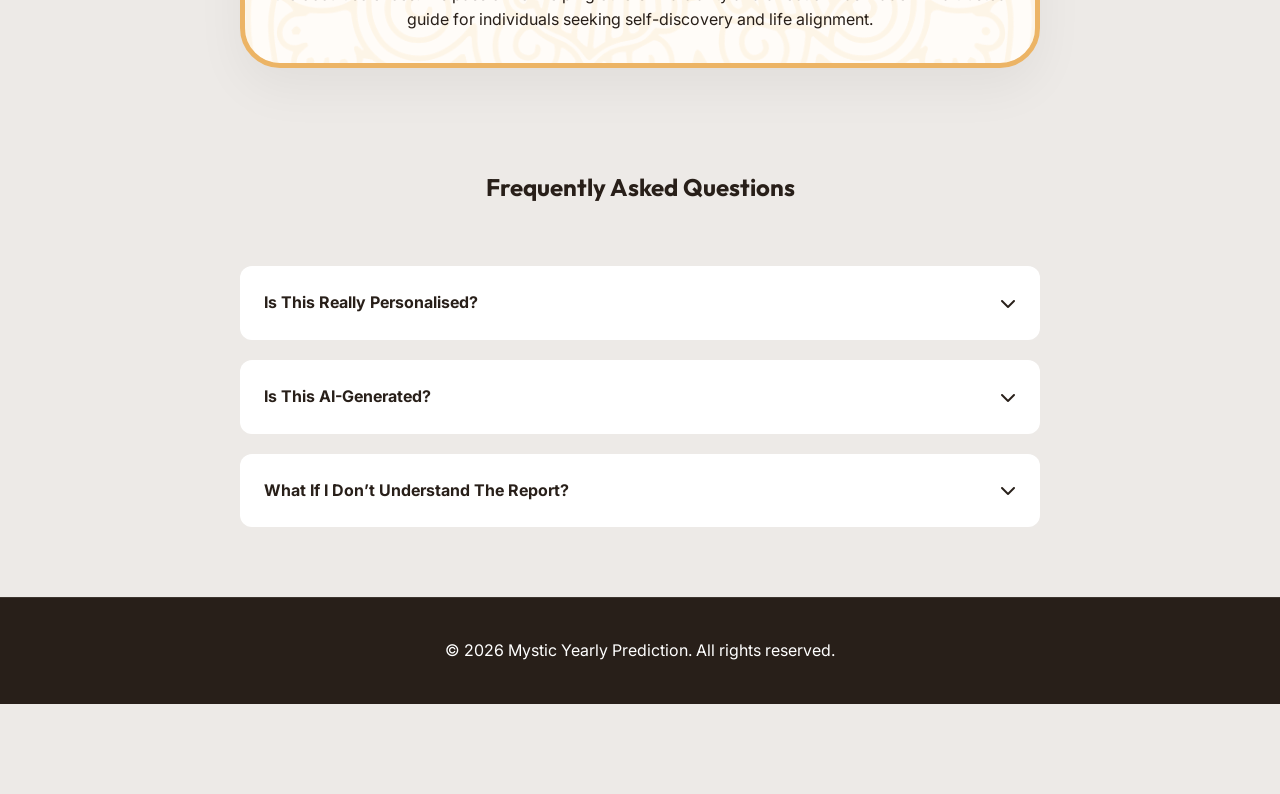
==== commit 97f9a5c6: "cta was added" ====
--- a/index.html
+++ b/index.html
@@ -638,12 +638,12 @@
         </div>
     </footer>
 
-    <!-- Sticky Mobile CTA -->
-    <div class="sticky-mobile-cta">
+    <!-- Sticky CTA -->
+    <div class="sticky-cta">
         <div class="cta-urgency" style="font-size: 0.75rem; margin-top: 0; margin-bottom: 8px;">
             <i class="fas fa-clock"></i> Offer is Ending Soon!
         </div>
-        <a href="#pricing" class="mobile-cta-btn">Unlock My Personal 2026 Roadmap Now <i class="fas fa-arrow-right"></i></a>
+        <a href="#pricing" class="sticky-cta-btn">Unlock My Personal 2026 Roadmap Now <i class="fas fa-arrow-right"></i></a>
     </div>
 
     <!-- Libraries -->
--- a/style.css
+++ b/style.css
@@ -2250,57 +2250,76 @@
     }
 }
 
-/* Sticky Mobile CTA Styles */
-.sticky-mobile-cta {
-    display: none;
+/* Sticky CTA Styles */
+.sticky-cta {
+    display: block; /* Always available, visibility controlled by .visible class */
     position: fixed;
     bottom: 0;
     left: 0;
     width: 100%;
-    background: rgba(40, 31, 25, 0.95);
-    backdrop-filter: blur(10px);
-    padding: 15px 20px;
+    background: rgba(40, 31, 25, 0.98);
+    backdrop-filter: blur(12px);
+    padding: 12px 20px;
     z-index: 1000;
-    box-shadow: 0 -5px 20px rgba(0,0,0,0.3);
+    box-shadow: 0 -10px 30px rgba(0,0,0,0.4);
     border-top: 1px solid rgba(236, 180, 101, 0.2);
-    transition: all 0.5s cubic-bezier(0.175, 0.885, 0.32, 1.275);
-    transform: translateY(100%);
+    transition: all 0.6s cubic-bezier(0.16, 1, 0.3, 1);
+    transform: translateY(105%);
     opacity: 0;
     pointer-events: none;
-}
-
-.sticky-mobile-cta.visible {
+    text-align: center;
+}
+
+.sticky-cta.visible {
     transform: translateY(0);
     opacity: 1;
     pointer-events: all;
 }
 
-.mobile-cta-btn {
-    display: flex;
+.sticky-cta-btn {
+    display: inline-flex;
     justify-content: center;
     align-items: center;
-    gap: 10px;
+    gap: 12px;
+    max-width: 500px;
     width: 100%;
-    padding: 16px;
+    padding: 14px 30px;
     background: var(--saddle-brown);
     color: white;
     text-decoration: none;
-    border-radius: 12px;
+    border-radius: 50px; /* More modern rounded look */
     font-family: var(--font-heading);
     font-weight: 700;
-    font-size: 1rem;
+    font-size: 1.1rem;
     text-align: center;
-    box-shadow: 0 4px 15px rgba(128, 78, 32, 0.3);
+    box-shadow: 0 4px 20px rgba(128, 78, 32, 0.4);
+    transition: all 0.3s ease;
     animation: pulse 2s infinite;
 }
 
+.sticky-cta-btn:hover {
+    background: var(--espresso);
+    transform: scale(1.02);
+}
+
+/* Ensure body has padding to accommodate the sticky bar */
+body {
+    padding-bottom: 90px;
+}
+
 @media (max-width: 768px) {
-    .sticky-mobile-cta {
-        display: block;
+    .sticky-cta {
+        padding: 15px 20px;
     }
     
-    /* Add padding to body to prevent content from being hidden behind sticky bar */
+    .sticky-cta-btn {
+        max-width: 100%;
+        font-size: 1rem;
+        padding: 16px;
+        border-radius: 12px;
+    }
+    
     body {
-        padding-bottom: 80px;
-    }
-}
+        padding-bottom: 110px;
+    }
+}
